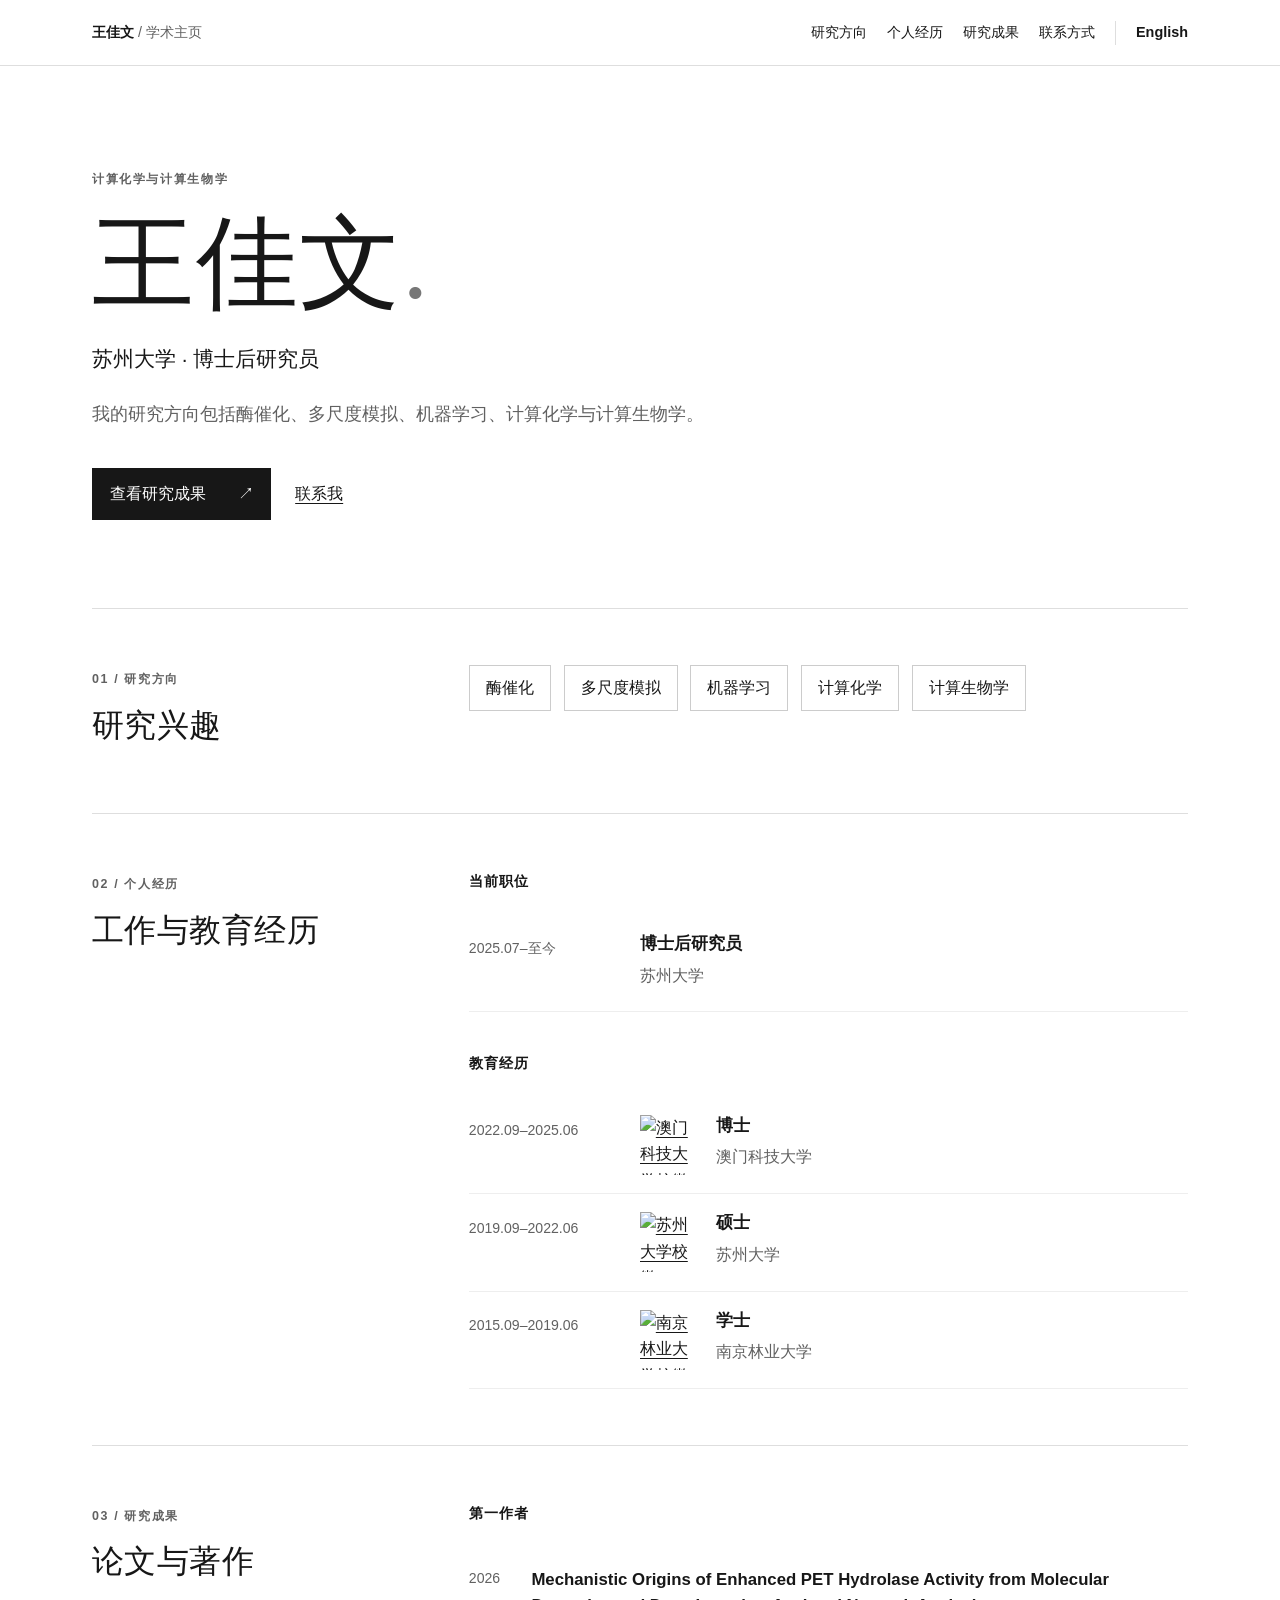
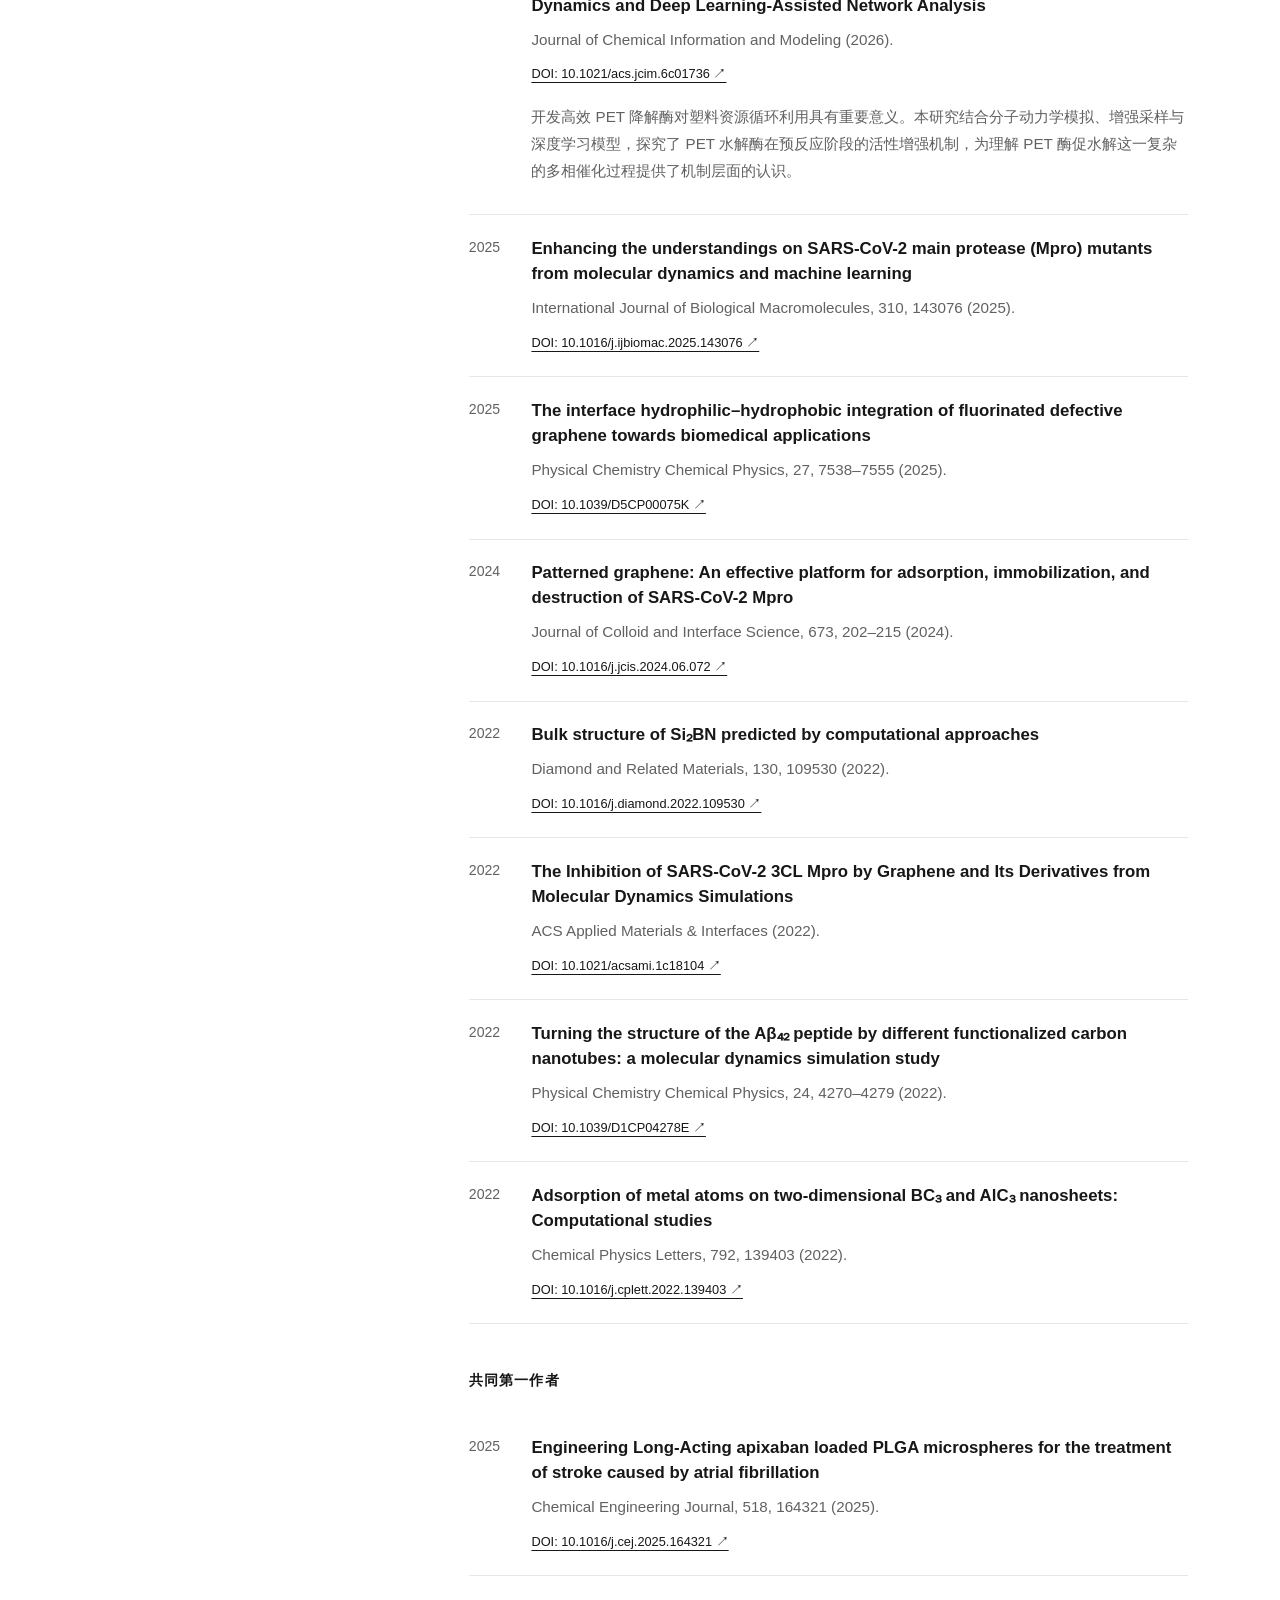
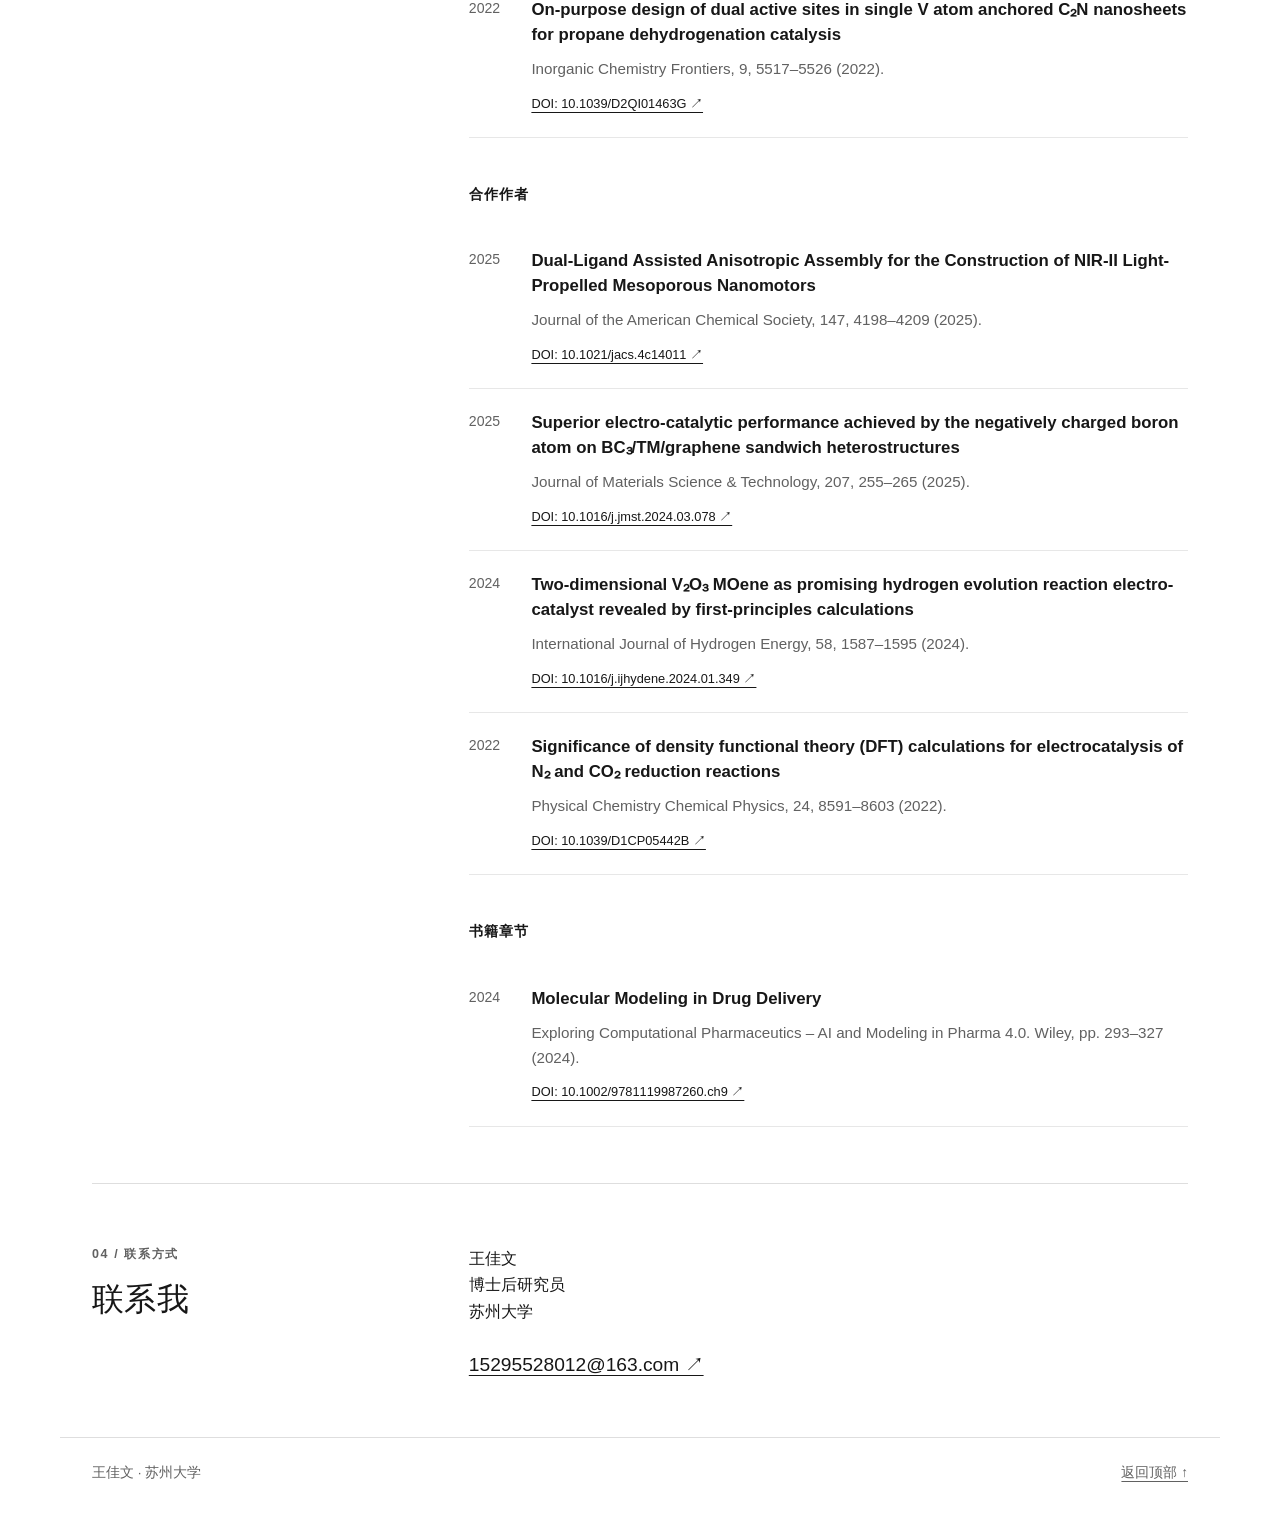
==== zh.html @ f1f391fc "Add bilingual JCIM study introduction" ====
<!DOCTYPE html>

<html lang="zh-CN">
<head>
<meta charset="utf-8"/>
<meta content="width=device-width, initial-scale=1" name="viewport"/>
<meta content="王佳文，苏州大学博士后研究员。研究方向：酶催化、多尺度模拟、机器学习、计算化学与计算生物学。" name="description"/>
<title>王佳文 | 苏州大学博士后研究员</title>
<link href="style.css?v=20260907-2" rel="stylesheet"/>
<link href="https://jiawen-suda.github.io/" hreflang="en" rel="alternate"/><link href="https://jiawen-suda.github.io/zh.html" hreflang="zh-CN" rel="alternate"/><link href="https://jiawen-suda.github.io/zh.html" rel="canonical"/></head>
<body>
<a class="skip-link" href="#main">跳到正文</a>
<header><nav aria-label="主导航"><a class="brand" href="#home">王佳文<span> / 学术主页</span></a><div class="nav-links"><a href="#research">研究方向</a><a href="#experience">个人经历</a><a href="#publications">研究成果</a><a href="#contact">联系方式</a><a aria-label="Switch to English" class="language-switch" href="index.html" hreflang="en" lang="en">English</a></div></nav></header>
<main id="main">
<section class="hero" id="home"><p class="eyebrow">计算化学与计算生物学</p><h1>王佳文<span>.</span></h1><p class="position">苏州大学 · 博士后研究员</p><p class="intro">我的研究方向包括酶催化、多尺度模拟、机器学习、计算化学与计算生物学。</p><a class="button" href="#publications">查看研究成果 <span aria-hidden="true">↗</span></a><a class="text-link" href="mailto:15295528012@163.com">联系我</a></section>
<section class="section" id="research"><div class="section-heading"><span class="eyebrow">01 / 研究方向</span><h2>研究兴趣</h2></div><ul class="interests"><li>酶催化</li><li>多尺度模拟</li><li>机器学习</li><li>计算化学</li><li>计算生物学</li></ul></section>
<section class="section" id="experience"><div class="section-heading"><span class="eyebrow">02 / 个人经历</span><h2>工作与教育经历</h2></div><div><h3>当前职位</h3><div class="timeline-row"><p class="date">2025.07–至今</p><div><h4>博士后研究员</h4><p>苏州大学</p></div></div><h3 class="education-title">教育经历</h3><div class="timeline-row"><p class="date">2022.09–2025.06</p><div class="education-detail"><a aria-label="澳门科技大学" class="school-emblem" href="https://www.must.edu.mo/"><img alt="澳门科技大学校徽" height="60" loading="lazy" referrerpolicy="no-referrer" src="https://www.must.edu.mo/images/JAE/Logo_MUST.jpg" width="60"/></a><div><h4>博士</h4><p>澳门科技大学</p></div></div></div><div class="timeline-row"><p class="date">2019.09–2022.06</p><div class="education-detail"><a aria-label="苏州大学" class="school-emblem" href="https://www.suda.edu.cn/"><img alt="苏州大学校徽" height="60" loading="lazy" referrerpolicy="no-referrer" src="https://cdn.urongda.com/images/normal/medium/soochow-university-logo-1024px.png" width="60"/></a><div><h4>硕士</h4><p>苏州大学</p></div></div></div><div class="timeline-row"><p class="date">2015.09–2019.06</p><div class="education-detail"><a aria-label="南京林业大学" class="school-emblem" href="https://www.njfu.edu.cn/"><img alt="南京林业大学校徽" height="60" loading="lazy" referrerpolicy="no-referrer" src="https://cdn.urongda.com/images/normal/medium/nanjing-forestry-university-logo-1024px.png" width="60"/></a><div><h4>学士</h4><p>南京林业大学</p></div></div></div></div></section>
<section class="publications section" id="publications"><div class="section-heading"><span class="eyebrow">03 / 研究成果</span><h2>论文与著作</h2></div><div><div class="publication-group"><h3>第一作者</h3><ol><li><article><span class="year">2026</span><div><h4><a href="https://doi.org/10.1021/acs.jcim.6c01736">Mechanistic Origins of Enhanced PET Hydrolase Activity from Molecular Dynamics and Deep Learning-Assisted Network Analysis</a></h4><p>Journal of Chemical Information and Modeling (2026).</p><a class="doi" href="https://doi.org/10.1021/acs.jcim.6c01736">DOI: 10.1021/acs.jcim.6c01736 ↗</a><p class="publication-summary" style="margin-top:1rem;line-height:1.8">开发高效 PET 降解酶对塑料资源循环利用具有重要意义。本研究结合分子动力学模拟、增强采样与深度学习模型，探究了 PET 水解酶在预反应阶段的活性增强机制，为理解 PET 酶促水解这一复杂的多相催化过程提供了机制层面的认识。</p></div></article></li>
<li><article><span class="year">2025</span><div><h4><a href="https://doi.org/10.1016/j.ijbiomac.2025.143076">Enhancing the understandings on SARS-CoV-2 main protease (Mpro) mutants from molecular dynamics and machine learning</a></h4><p>International Journal of Biological Macromolecules, 310, 143076 (2025).</p><a class="doi" href="https://doi.org/10.1016/j.ijbiomac.2025.143076">DOI: 10.1016/j.ijbiomac.2025.143076 ↗</a></div></article></li>
<li><article><span class="year">2025</span><div><h4><a href="https://doi.org/10.1039/D5CP00075K">The interface hydrophilic–hydrophobic integration of fluorinated defective graphene towards biomedical applications</a></h4><p>Physical Chemistry Chemical Physics, 27, 7538–7555 (2025).</p><a class="doi" href="https://doi.org/10.1039/D5CP00075K">DOI: 10.1039/D5CP00075K ↗</a></div></article></li>
<li><article><span class="year">2024</span><div><h4><a href="https://doi.org/10.1016/j.jcis.2024.06.072">Patterned graphene: An effective platform for adsorption, immobilization, and destruction of SARS-CoV-2 Mpro</a></h4><p>Journal of Colloid and Interface Science, 673, 202–215 (2024).</p><a class="doi" href="https://doi.org/10.1016/j.jcis.2024.06.072">DOI: 10.1016/j.jcis.2024.06.072 ↗</a></div></article></li>
<li><article><span class="year">2022</span><div><h4><a href="https://doi.org/10.1016/j.diamond.2022.109530">Bulk structure of Si₂BN predicted by computational approaches</a></h4><p>Diamond and Related Materials, 130, 109530 (2022).</p><a class="doi" href="https://doi.org/10.1016/j.diamond.2022.109530">DOI: 10.1016/j.diamond.2022.109530 ↗</a></div></article></li>
<li><article><span class="year">2022</span><div><h4><a href="https://doi.org/10.1021/acsami.1c18104">The Inhibition of SARS-CoV-2 3CL Mpro by Graphene and Its Derivatives from Molecular Dynamics Simulations</a></h4><p>ACS Applied Materials &amp; Interfaces (2022).</p><a class="doi" href="https://doi.org/10.1021/acsami.1c18104">DOI: 10.1021/acsami.1c18104 ↗</a></div></article></li>
<li><article><span class="year">2022</span><div><h4><a href="https://doi.org/10.1039/D1CP04278E">Turning the structure of the Aβ₄₂ peptide by different functionalized carbon nanotubes: a molecular dynamics simulation study</a></h4><p>Physical Chemistry Chemical Physics, 24, 4270–4279 (2022).</p><a class="doi" href="https://doi.org/10.1039/D1CP04278E">DOI: 10.1039/D1CP04278E ↗</a></div></article></li>
<li><article><span class="year">2022</span><div><h4><a href="https://doi.org/10.1016/j.cplett.2022.139403">Adsorption of metal atoms on two-dimensional BC₃ and AlC₃ nanosheets: Computational studies</a></h4><p>Chemical Physics Letters, 792, 139403 (2022).</p><a class="doi" href="https://doi.org/10.1016/j.cplett.2022.139403">DOI: 10.1016/j.cplett.2022.139403 ↗</a></div></article></li></ol></div>
<div class="publication-group"><h3>共同第一作者</h3><ol><li><article><span class="year">2025</span><div><h4><a href="https://doi.org/10.1016/j.cej.2025.164321">Engineering Long-Acting apixaban loaded PLGA microspheres for the treatment of stroke caused by atrial fibrillation</a></h4><p>Chemical Engineering Journal, 518, 164321 (2025).</p><a class="doi" href="https://doi.org/10.1016/j.cej.2025.164321">DOI: 10.1016/j.cej.2025.164321 ↗</a></div></article></li>
<li><article><span class="year">2022</span><div><h4><a href="https://doi.org/10.1039/D2QI01463G">On-purpose design of dual active sites in single V atom anchored C₂N nanosheets for propane dehydrogenation catalysis</a></h4><p>Inorganic Chemistry Frontiers, 9, 5517–5526 (2022).</p><a class="doi" href="https://doi.org/10.1039/D2QI01463G">DOI: 10.1039/D2QI01463G ↗</a></div></article></li></ol></div>
<div class="publication-group"><h3>合作作者</h3><ol><li><article><span class="year">2025</span><div><h4><a href="https://doi.org/10.1021/jacs.4c14011">Dual-Ligand Assisted Anisotropic Assembly for the Construction of NIR-II Light-Propelled Mesoporous Nanomotors</a></h4><p>Journal of the American Chemical Society, 147, 4198–4209 (2025).</p><a class="doi" href="https://doi.org/10.1021/jacs.4c14011">DOI: 10.1021/jacs.4c14011 ↗</a></div></article></li>
<li><article><span class="year">2025</span><div><h4><a href="https://doi.org/10.1016/j.jmst.2024.03.078">Superior electro-catalytic performance achieved by the negatively charged boron atom on BC₃/TM/graphene sandwich heterostructures</a></h4><p>Journal of Materials Science &amp; Technology, 207, 255–265 (2025).</p><a class="doi" href="https://doi.org/10.1016/j.jmst.2024.03.078">DOI: 10.1016/j.jmst.2024.03.078 ↗</a></div></article></li>
<li><article><span class="year">2024</span><div><h4><a href="https://doi.org/10.1016/j.ijhydene.2024.01.349">Two-dimensional V₂O₃ MOene as promising hydrogen evolution reaction electro-catalyst revealed by first-principles calculations</a></h4><p>International Journal of Hydrogen Energy, 58, 1587–1595 (2024).</p><a class="doi" href="https://doi.org/10.1016/j.ijhydene.2024.01.349">DOI: 10.1016/j.ijhydene.2024.01.349 ↗</a></div></article></li>
<li><article><span class="year">2022</span><div><h4><a href="https://doi.org/10.1039/D1CP05442B">Significance of density functional theory (DFT) calculations for electrocatalysis of N₂ and CO₂ reduction reactions</a></h4><p>Physical Chemistry Chemical Physics, 24, 8591–8603 (2022).</p><a class="doi" href="https://doi.org/10.1039/D1CP05442B">DOI: 10.1039/D1CP05442B ↗</a></div></article></li></ol></div>
<div class="publication-group"><h3>书籍章节</h3><ol><li><article><span class="year">2024</span><div><h4><a href="https://doi.org/10.1002/9781119987260.ch9">Molecular Modeling in Drug Delivery</a></h4><p>Exploring Computational Pharmaceutics – AI and Modeling in Pharma 4.0. Wiley, pp. 293–327 (2024).</p><a class="doi" href="https://doi.org/10.1002/9781119987260.ch9">DOI: 10.1002/9781119987260.ch9 ↗</a></div></article></li></ol></div></div></section>
<section class="section contact" id="contact"><div class="section-heading"><span class="eyebrow">04 / 联系方式</span><h2>联系我</h2></div><div><p>王佳文<br/>博士后研究员<br/>苏州大学</p><a class="email" href="mailto:15295528012@163.com">15295528012@163.com ↗</a></div></section>
</main><footer><span>王佳文 · 苏州大学</span><a href="#home">返回顶部 ↑</a></footer>
</body></html>
---- style.css ----
:root{color-scheme:light;--ink:#171717;--muted:#616161;--line:#dedede;--paper:#fff}*{box-sizing:border-box}html{scroll-behavior:smooth;scroll-padding-top:7rem}body{margin:0;background:var(--paper);color:var(--ink);font-family:Arial,Helvetica,sans-serif;font-size:16px;line-height:1.65}a{color:inherit;text-underline-offset:4px}a:hover{color:#666}a:focus-visible{outline:2px solid #171717;outline-offset:5px}header{position:sticky;top:0;background:rgba(255,255,255,.97);border-bottom:1px solid var(--line);z-index:10}nav,main,footer{max-width:1160px;margin:auto}nav{display:flex;justify-content:space-between;align-items:center;gap:2rem;padding:1.3rem 2rem}nav a{text-decoration:none;font-size:.9rem}.brand{font-weight:700}.brand span{font-weight:400;color:var(--muted)}.nav-links{display:flex;gap:1.7rem}main{padding:0 2rem}.hero{padding:6rem 0 5.5rem;max-width:860px}.eyebrow{text-transform:uppercase;letter-spacing:.13em;font-size:.78rem;color:var(--muted);font-weight:600}h1{font-family:Georgia,'Times New Roman',serif;font-weight:400;font-size:clamp(3.5rem,8vw,6.5rem);line-height:1.08;letter-spacing:-.05em;margin:1.2rem 0}h1 span{color:#777}.position{font-size:1.3rem;margin:1.4rem 0}.intro{max-width:650px;color:var(--muted);font-size:1.1rem;margin-bottom:2.3rem}.button{display:inline-flex;gap:2rem;background:var(--ink);color:white;padding:.8rem 1.1rem;text-decoration:none}.button:hover{background:#444;color:white}.text-link{margin-left:1.5rem}.section{border-top:1px solid var(--line);padding:3.5rem 0;display:grid;grid-template-columns:30% 1fr;gap:3rem}h2{font-family:Georgia,'Times New Roman',serif;font-size:2rem;line-height:1.25;font-weight:400;margin:.8rem 0}h3{font-size:.9rem;text-transform:uppercase;letter-spacing:.08em;margin:0 0 1.3rem}h4{font-size:1.05rem;line-height:1.5;margin:0;font-weight:600}p{margin:.4rem 0}.interests{list-style:none;display:flex;flex-wrap:wrap;align-content:start;gap:.8rem;margin:0;padding:0}.interests li{padding:.55rem 1rem;border:1px solid #ccc}.timeline-row{display:grid;grid-template-columns:155px 1fr;gap:1rem;padding:1rem 0;border-bottom:1px solid #eee}.date,.year{font-size:.88rem;color:var(--muted);font-variant-numeric:tabular-nums}.timeline-row p{color:var(--muted)}.education-title{margin-top:2.5rem}.publication-group+ .publication-group{margin-top:2.8rem}.publication-group ol{list-style:none;margin:0;padding:0}.publication-group li{padding:1.3rem 0;border-bottom:1px solid #e7e7e7}.publication-group article{display:grid;grid-template-columns:45px 1fr;gap:1.1rem}.publication-group h4 a{text-decoration:none}.publication-group h4 a:hover{text-decoration:underline}.publication-group p{color:var(--muted);font-size:.95rem;margin:.55rem 0}.doi{font-size:.8rem;overflow-wrap:anywhere}.email{display:inline-block;margin-top:1.1rem;font-size:1.2rem;overflow-wrap:anywhere}footer{padding:1.5rem 2rem 2.5rem;border-top:1px solid var(--line);display:flex;justify-content:space-between;gap:1rem;color:var(--muted);font-size:.85rem}.skip-link{position:fixed;top:-100px;left:1rem;padding:.7rem;background:#171717;color:#fff;z-index:20}.skip-link:focus{top:1rem}@media(max-width:760px){nav{align-items:start;flex-direction:column;gap:.6rem;padding:1rem 1.25rem}.brand span{display:none}.nav-links{gap:1rem;flex-wrap:wrap}main{padding:0 1.25rem}.hero{padding:3.6rem 0}.section{grid-template-columns:1fr;gap:1.7rem;padding:2.5rem 0}.timeline-row{grid-template-columns:1fr;gap:.15rem}.position{font-size:1.1rem}.publication-group article{grid-template-columns:1fr;gap:.3rem}footer{padding:1.5rem 1.25rem;flex-wrap:wrap}html{scroll-padding-top:9rem}}@media(prefers-reduced-motion:reduce){html{scroll-behavior:auto}}@media print{header,.button,.text-link,footer,.skip-link{display:none}main{max-width:none;padding:0}.hero{padding:1rem 0 2rem}.section{padding:1.5rem 0;gap:1.5rem;grid-template-columns:25% 1fr}article,.timeline-row{break-inside:avoid}h1{font-size:3rem}a{text-decoration:none}}

/* Language navigation and education emblems. */
.nav-links{align-items:center;flex-wrap:wrap;gap:1.25rem}
.language-switch{border-left:1px solid var(--line);padding-left:1.25rem;font-weight:600;white-space:nowrap}
.education-detail{display:flex;align-items:center;gap:1rem;min-width:0}
.school-emblem{display:flex;align-items:center;justify-content:center;flex:0 0 60px;width:60px;height:60px}
.school-emblem img{display:block;width:60px;height:60px;object-fit:contain}
html[lang="zh-CN"] body{font-family:Arial,"PingFang SC","Microsoft YaHei",sans-serif}
html[lang="zh-CN"] h1,html[lang="zh-CN"] h2{font-family:Georgia,"Noto Serif CJK SC","Songti SC",SimSun,serif;letter-spacing:.015em}
html[lang="zh-CN"] .intro{line-height:1.9}
@media(max-width:760px){.nav-links{gap:.85rem}.language-switch{padding-left:.85rem}.education-detail{margin-top:.45rem}.school-emblem,.school-emblem img{width:52px;height:52px}.school-emblem{flex-basis:52px}}
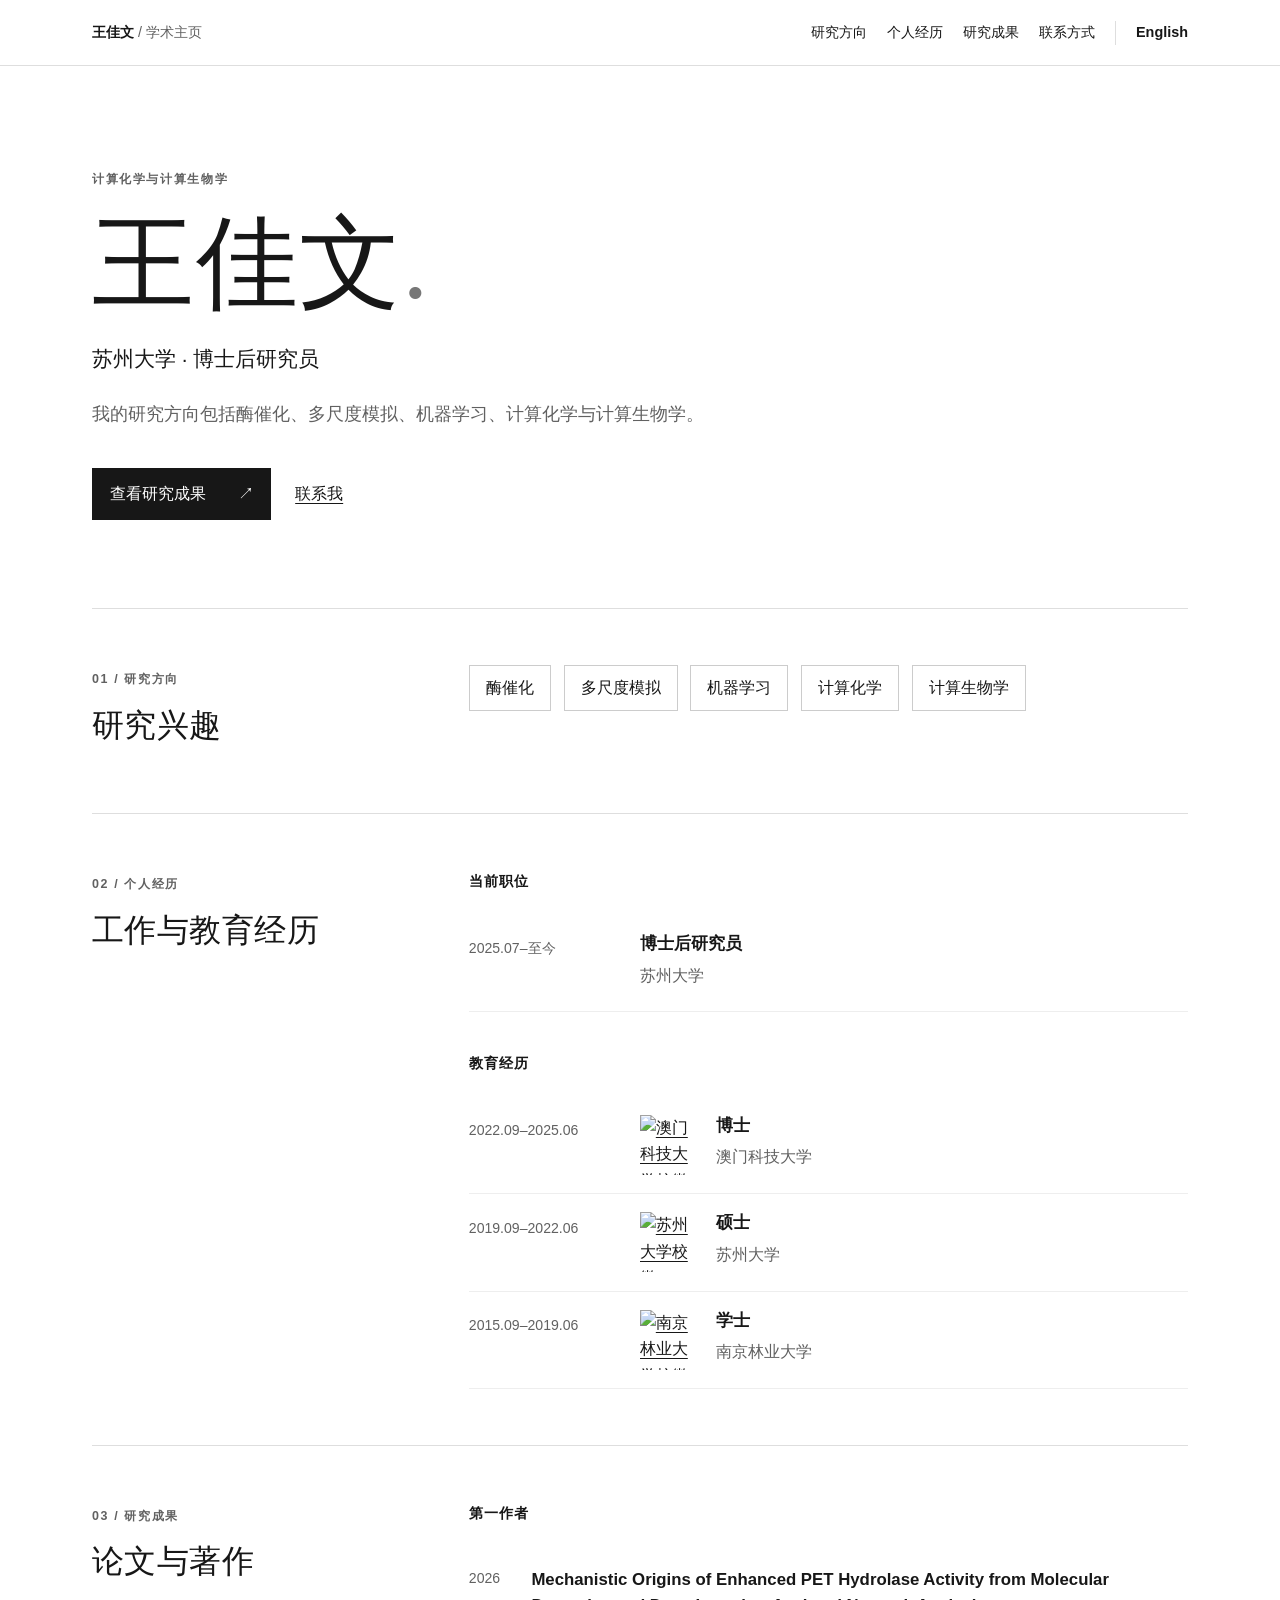
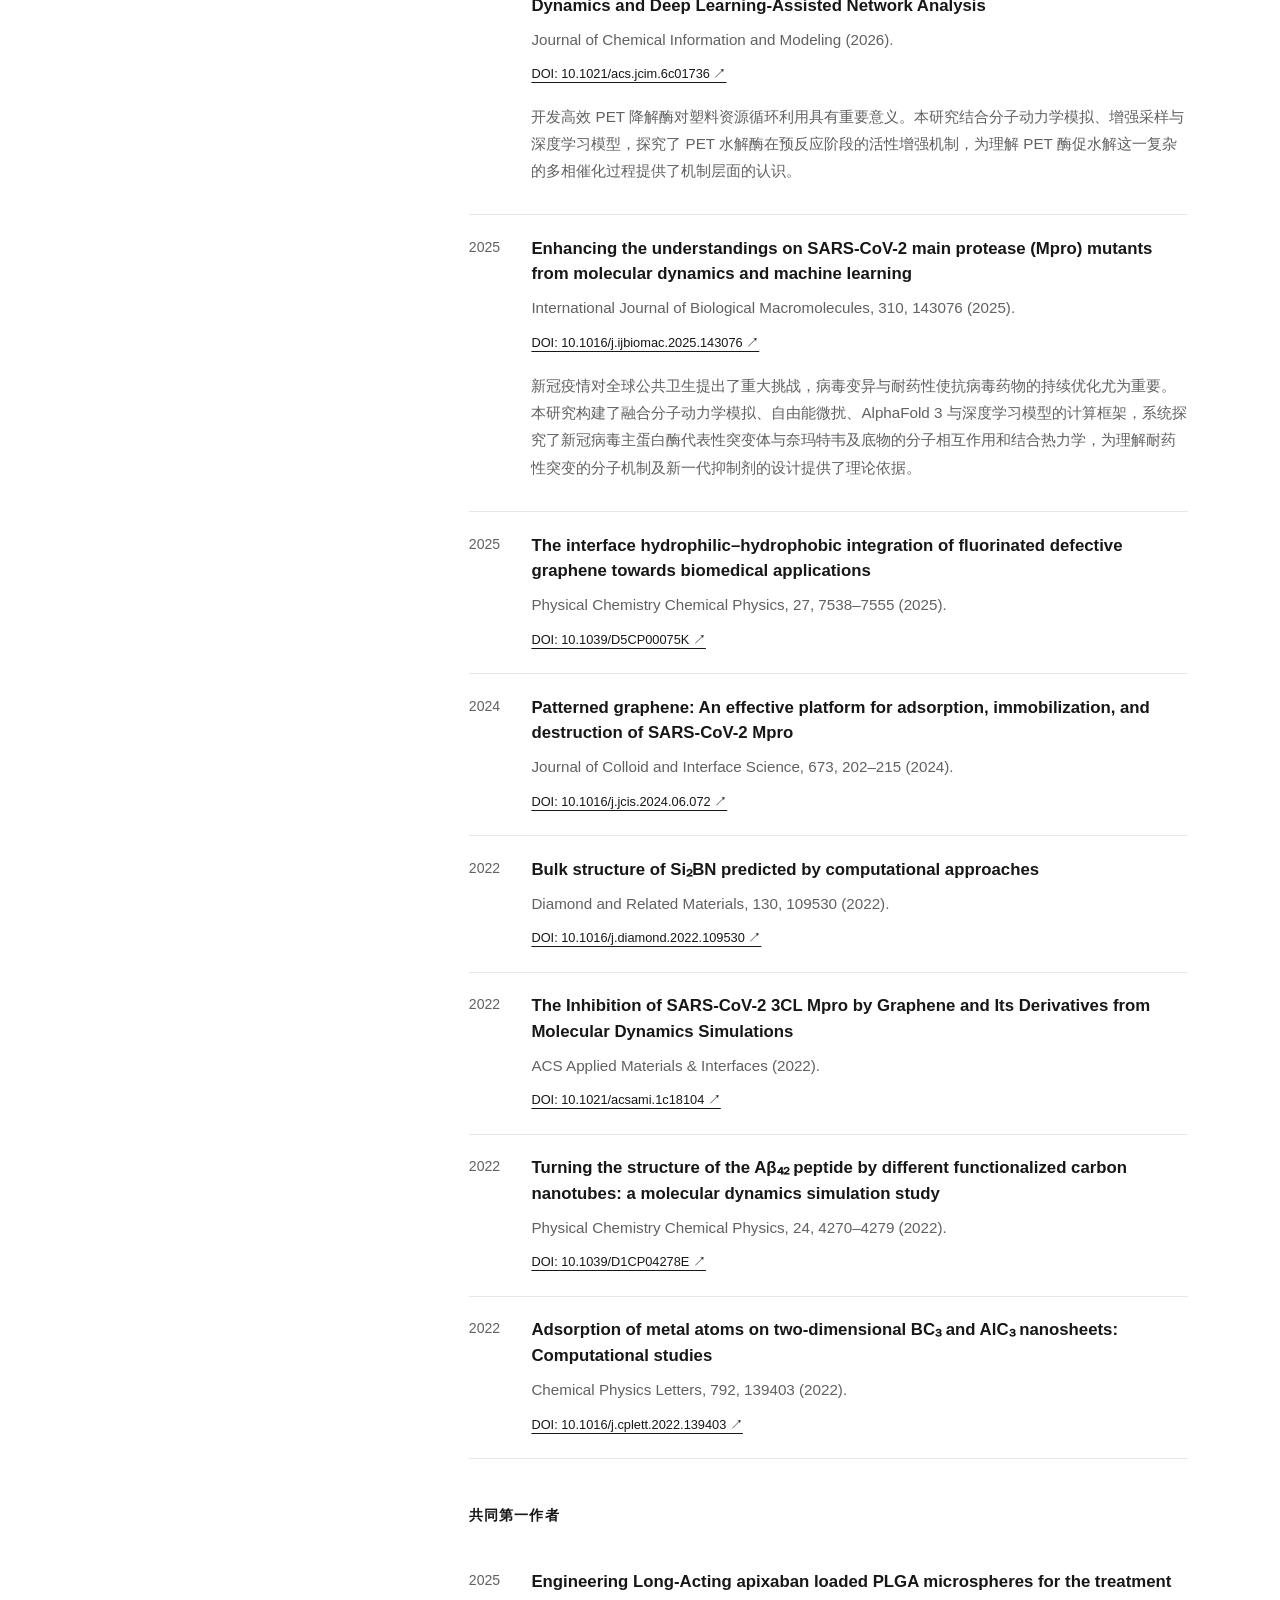
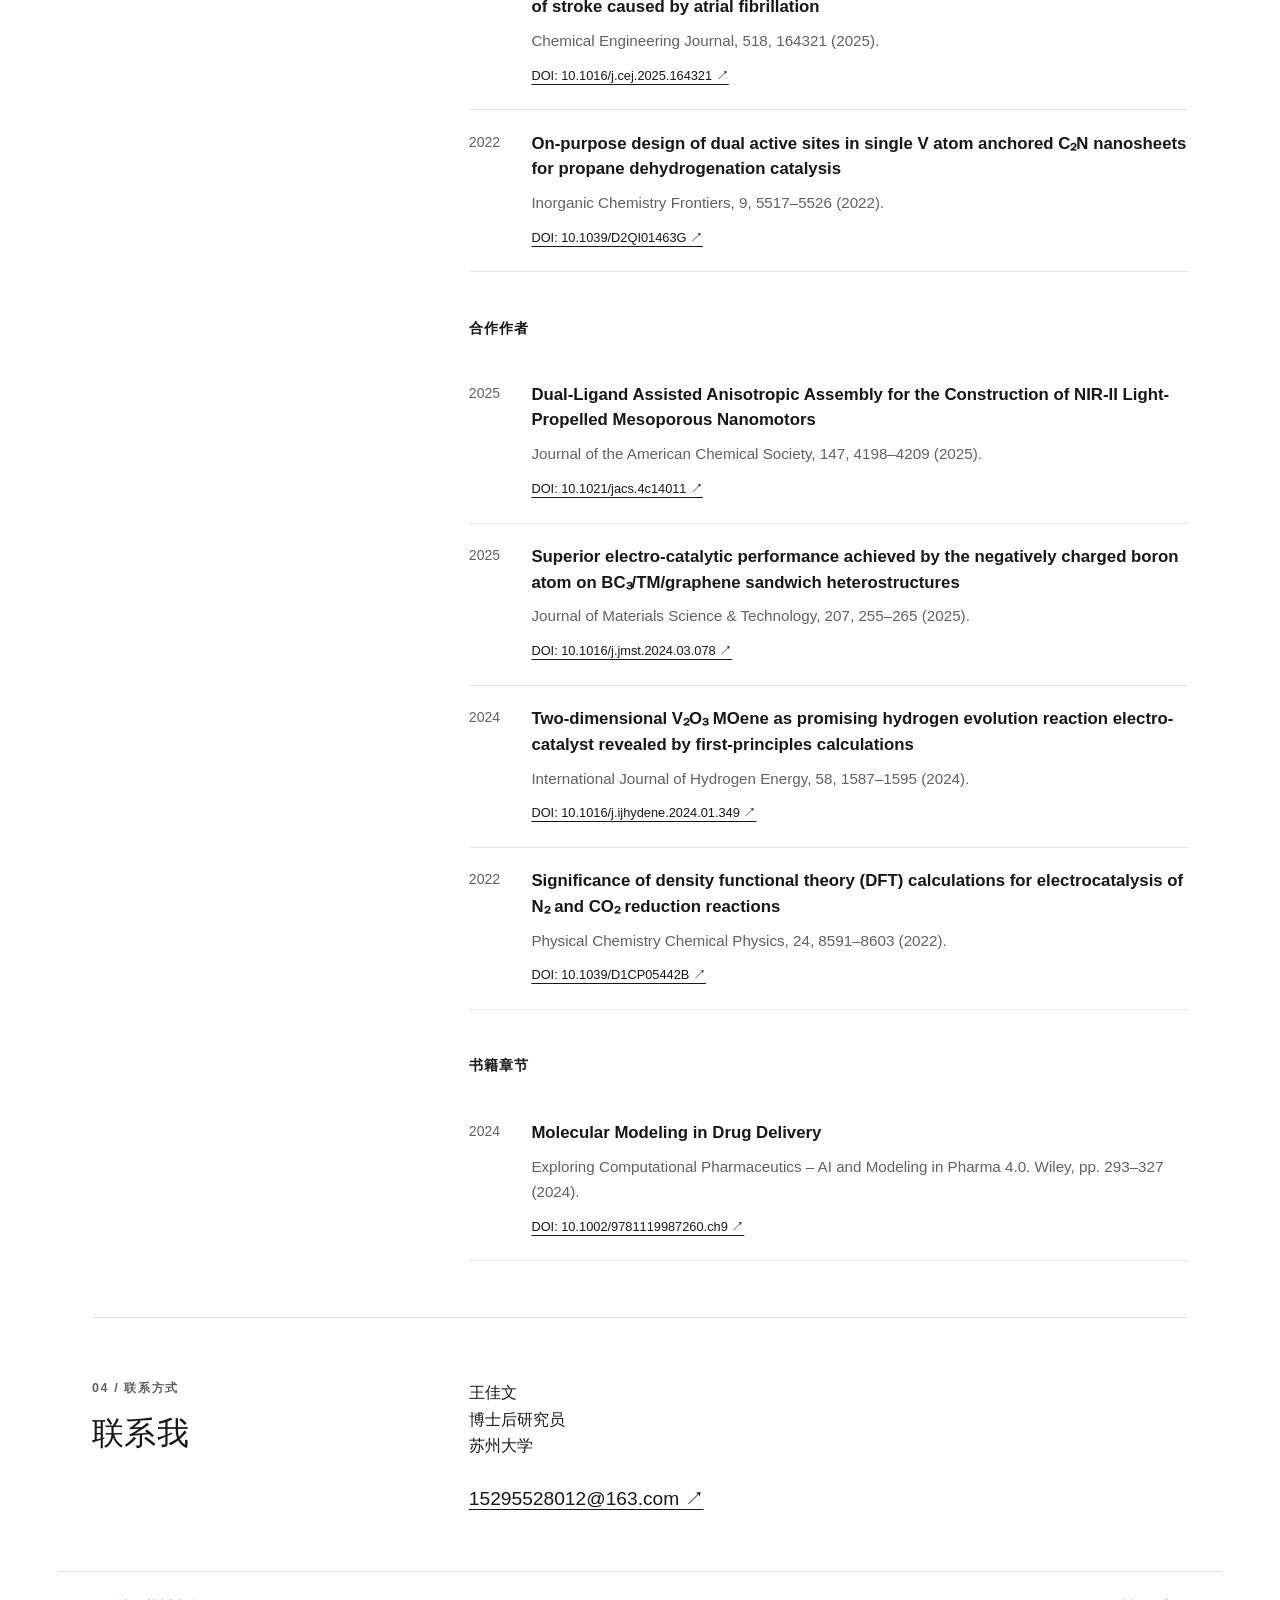
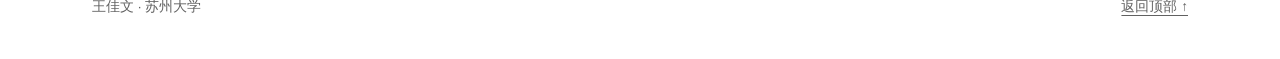
==== commit f0ea38d3: "Add bilingual Mpro study introduction" ====
--- a/zh.html
+++ b/zh.html
@@ -16,7 +16,7 @@
 <section class="section" id="research"><div class="section-heading"><span class="eyebrow">01 / 研究方向</span><h2>研究兴趣</h2></div><ul class="interests"><li>酶催化</li><li>多尺度模拟</li><li>机器学习</li><li>计算化学</li><li>计算生物学</li></ul></section>
 <section class="section" id="experience"><div class="section-heading"><span class="eyebrow">02 / 个人经历</span><h2>工作与教育经历</h2></div><div><h3>当前职位</h3><div class="timeline-row"><p class="date">2025.07–至今</p><div><h4>博士后研究员</h4><p>苏州大学</p></div></div><h3 class="education-title">教育经历</h3><div class="timeline-row"><p class="date">2022.09–2025.06</p><div class="education-detail"><a aria-label="澳门科技大学" class="school-emblem" href="https://www.must.edu.mo/"><img alt="澳门科技大学校徽" height="60" loading="lazy" referrerpolicy="no-referrer" src="https://www.must.edu.mo/images/JAE/Logo_MUST.jpg" width="60"/></a><div><h4>博士</h4><p>澳门科技大学</p></div></div></div><div class="timeline-row"><p class="date">2019.09–2022.06</p><div class="education-detail"><a aria-label="苏州大学" class="school-emblem" href="https://www.suda.edu.cn/"><img alt="苏州大学校徽" height="60" loading="lazy" referrerpolicy="no-referrer" src="https://cdn.urongda.com/images/normal/medium/soochow-university-logo-1024px.png" width="60"/></a><div><h4>硕士</h4><p>苏州大学</p></div></div></div><div class="timeline-row"><p class="date">2015.09–2019.06</p><div class="education-detail"><a aria-label="南京林业大学" class="school-emblem" href="https://www.njfu.edu.cn/"><img alt="南京林业大学校徽" height="60" loading="lazy" referrerpolicy="no-referrer" src="https://cdn.urongda.com/images/normal/medium/nanjing-forestry-university-logo-1024px.png" width="60"/></a><div><h4>学士</h4><p>南京林业大学</p></div></div></div></div></section>
 <section class="publications section" id="publications"><div class="section-heading"><span class="eyebrow">03 / 研究成果</span><h2>论文与著作</h2></div><div><div class="publication-group"><h3>第一作者</h3><ol><li><article><span class="year">2026</span><div><h4><a href="https://doi.org/10.1021/acs.jcim.6c01736">Mechanistic Origins of Enhanced PET Hydrolase Activity from Molecular Dynamics and Deep Learning-Assisted Network Analysis</a></h4><p>Journal of Chemical Information and Modeling (2026).</p><a class="doi" href="https://doi.org/10.1021/acs.jcim.6c01736">DOI: 10.1021/acs.jcim.6c01736 ↗</a><p class="publication-summary" style="margin-top:1rem;line-height:1.8">开发高效 PET 降解酶对塑料资源循环利用具有重要意义。本研究结合分子动力学模拟、增强采样与深度学习模型，探究了 PET 水解酶在预反应阶段的活性增强机制，为理解 PET 酶促水解这一复杂的多相催化过程提供了机制层面的认识。</p></div></article></li>
-<li><article><span class="year">2025</span><div><h4><a href="https://doi.org/10.1016/j.ijbiomac.2025.143076">Enhancing the understandings on SARS-CoV-2 main protease (Mpro) mutants from molecular dynamics and machine learning</a></h4><p>International Journal of Biological Macromolecules, 310, 143076 (2025).</p><a class="doi" href="https://doi.org/10.1016/j.ijbiomac.2025.143076">DOI: 10.1016/j.ijbiomac.2025.143076 ↗</a></div></article></li>
+<li><article><span class="year">2025</span><div><h4><a href="https://doi.org/10.1016/j.ijbiomac.2025.143076">Enhancing the understandings on SARS-CoV-2 main protease (Mpro) mutants from molecular dynamics and machine learning</a></h4><p>International Journal of Biological Macromolecules, 310, 143076 (2025).</p><a class="doi" href="https://doi.org/10.1016/j.ijbiomac.2025.143076">DOI: 10.1016/j.ijbiomac.2025.143076 ↗</a><p class="publication-summary" style="margin-top:1rem;line-height:1.8">新冠疫情对全球公共卫生提出了重大挑战，病毒变异与耐药性使抗病毒药物的持续优化尤为重要。本研究构建了融合分子动力学模拟、自由能微扰、AlphaFold 3 与深度学习模型的计算框架，系统探究了新冠病毒主蛋白酶代表性突变体与奈玛特韦及底物的分子相互作用和结合热力学，为理解耐药性突变的分子机制及新一代抑制剂的设计提供了理论依据。</p></div></article></li>
 <li><article><span class="year">2025</span><div><h4><a href="https://doi.org/10.1039/D5CP00075K">The interface hydrophilic–hydrophobic integration of fluorinated defective graphene towards biomedical applications</a></h4><p>Physical Chemistry Chemical Physics, 27, 7538–7555 (2025).</p><a class="doi" href="https://doi.org/10.1039/D5CP00075K">DOI: 10.1039/D5CP00075K ↗</a></div></article></li>
 <li><article><span class="year">2024</span><div><h4><a href="https://doi.org/10.1016/j.jcis.2024.06.072">Patterned graphene: An effective platform for adsorption, immobilization, and destruction of SARS-CoV-2 Mpro</a></h4><p>Journal of Colloid and Interface Science, 673, 202–215 (2024).</p><a class="doi" href="https://doi.org/10.1016/j.jcis.2024.06.072">DOI: 10.1016/j.jcis.2024.06.072 ↗</a></div></article></li>
 <li><article><span class="year">2022</span><div><h4><a href="https://doi.org/10.1016/j.diamond.2022.109530">Bulk structure of Si₂BN predicted by computational approaches</a></h4><p>Diamond and Related Materials, 130, 109530 (2022).</p><a class="doi" href="https://doi.org/10.1016/j.diamond.2022.109530">DOI: 10.1016/j.diamond.2022.109530 ↗</a></div></article></li>
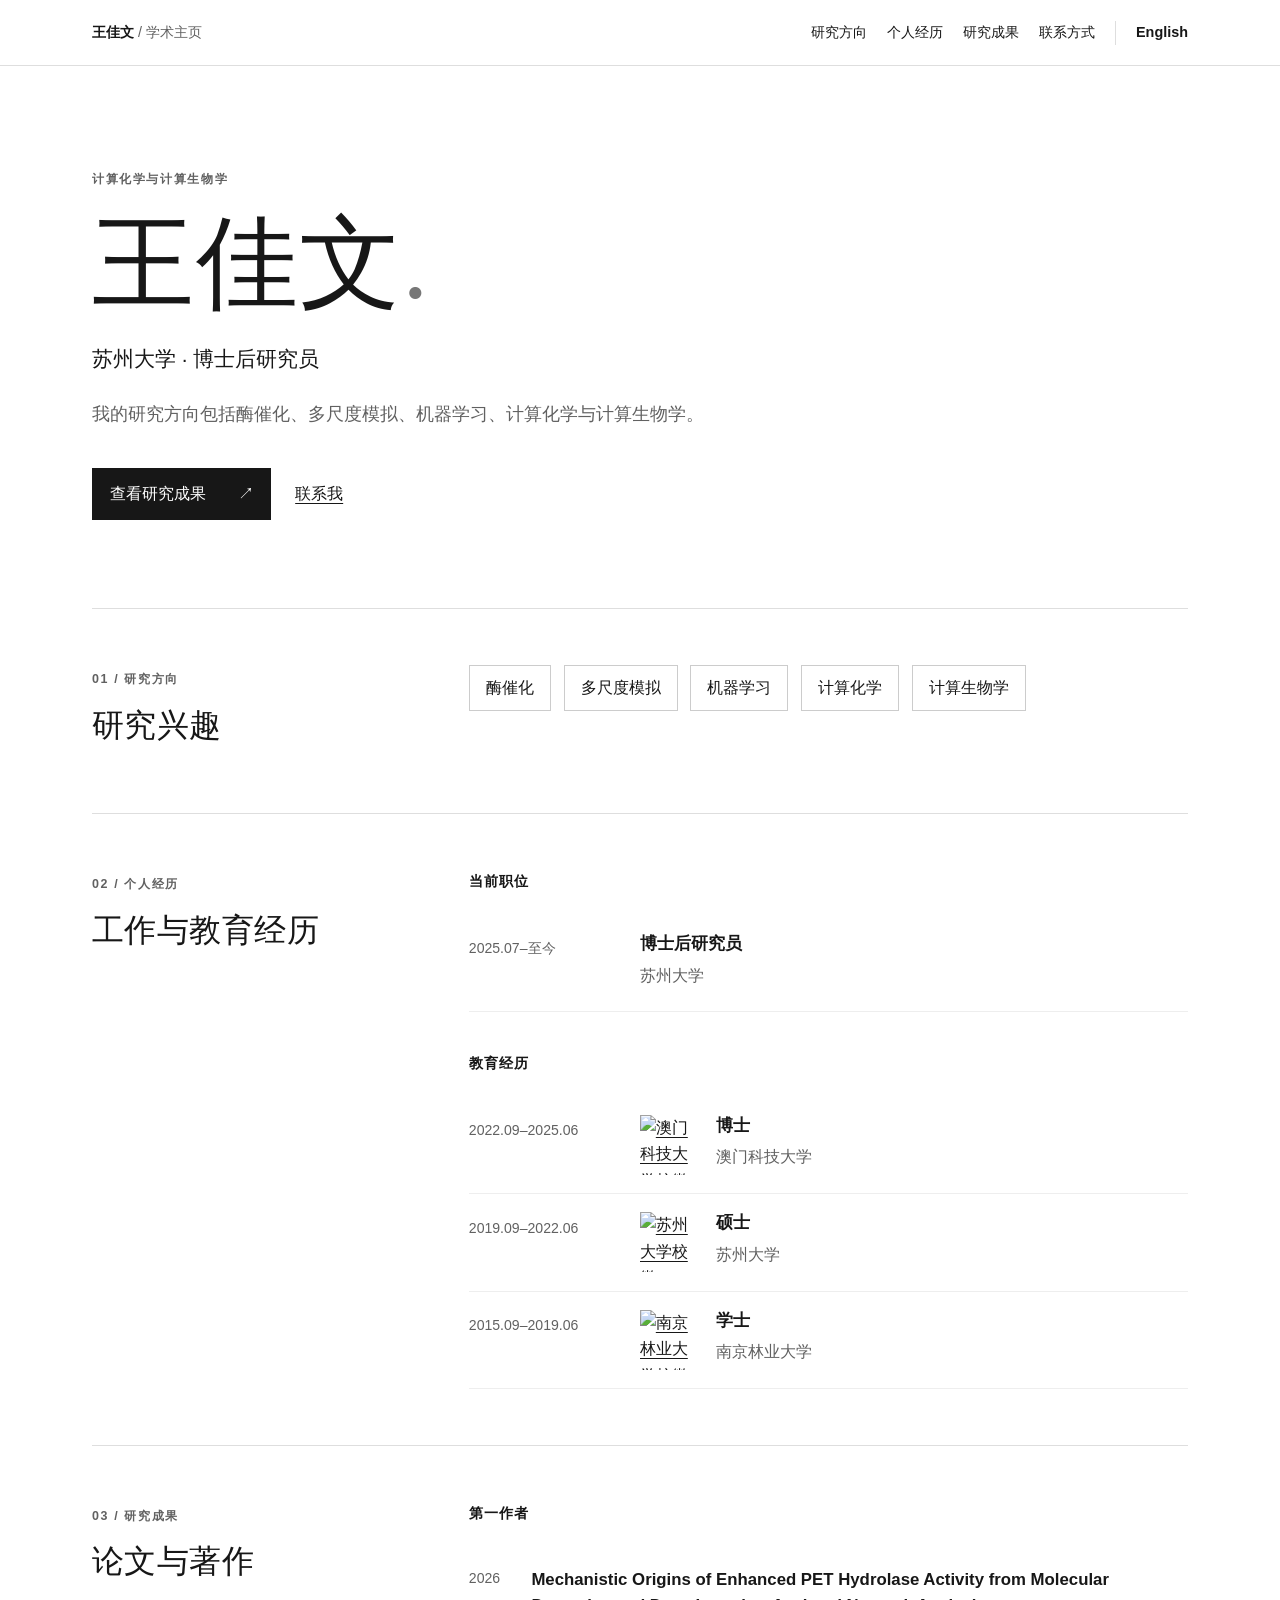
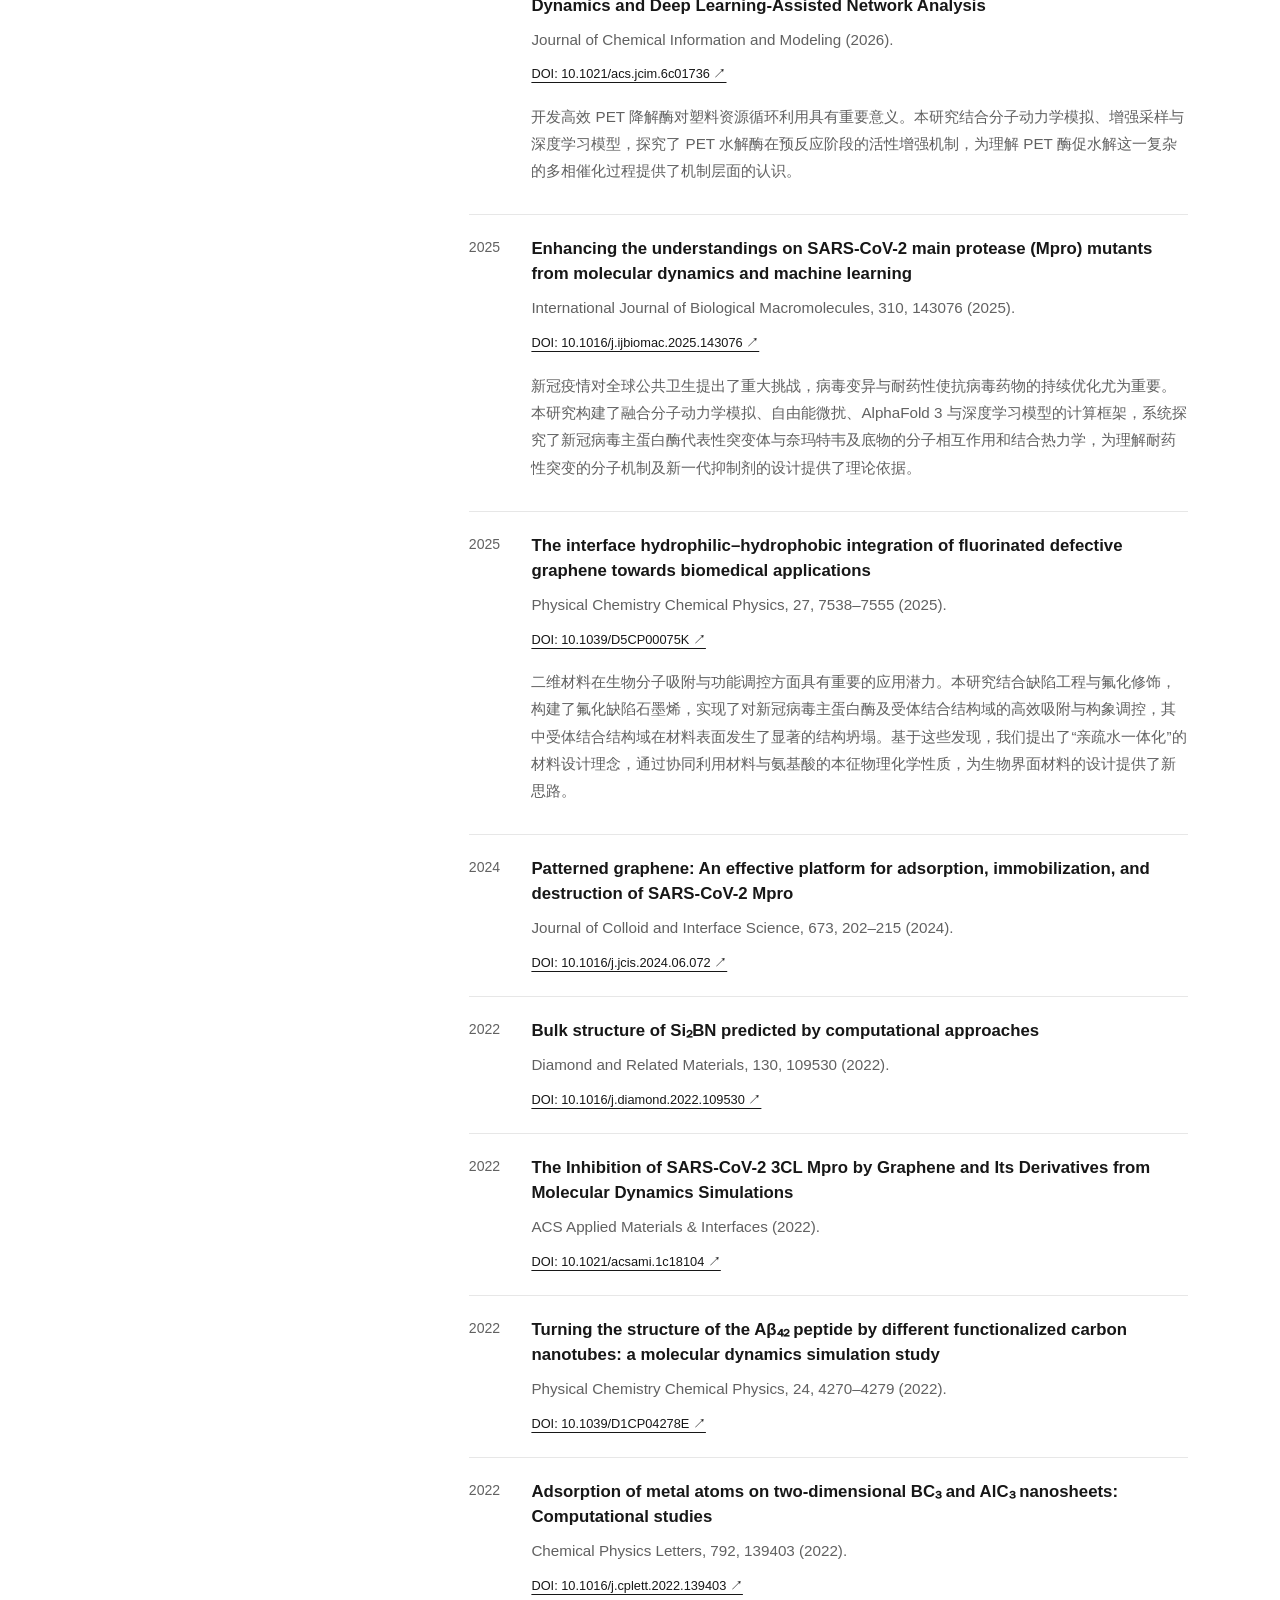
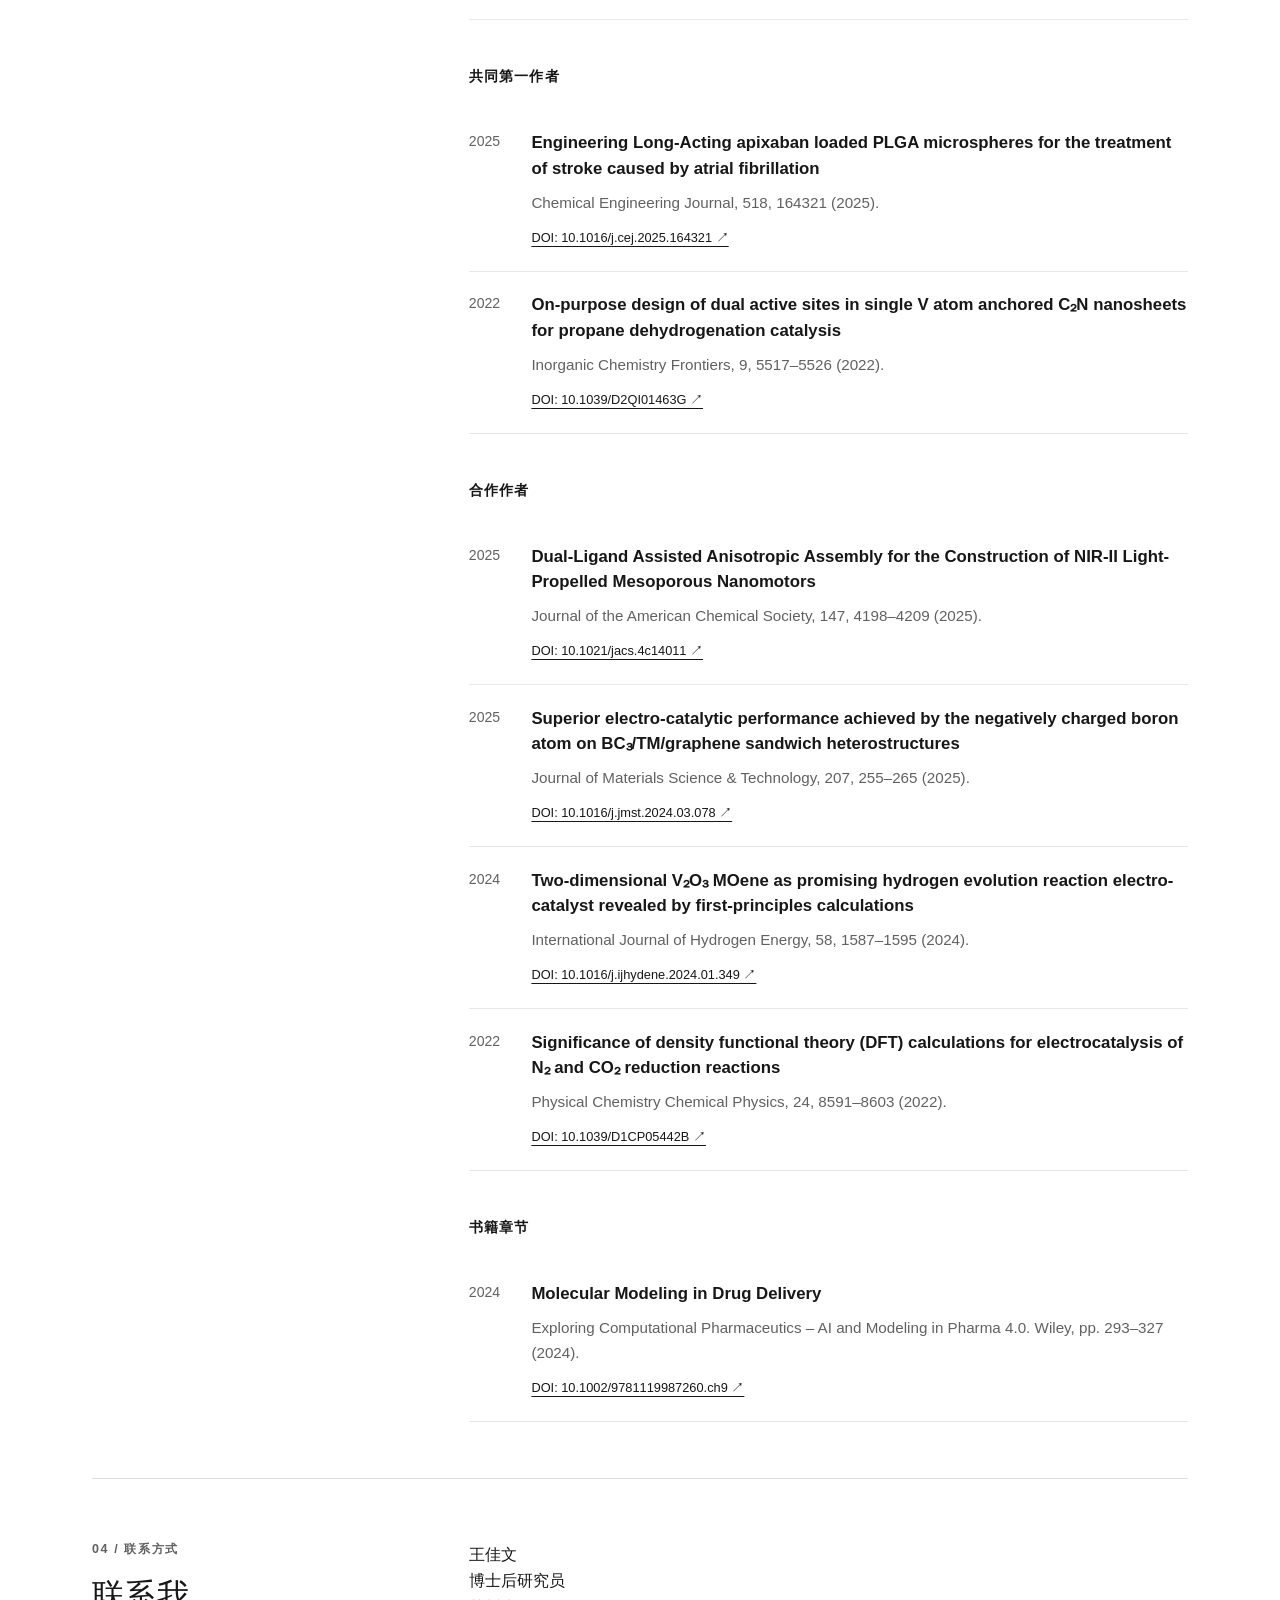
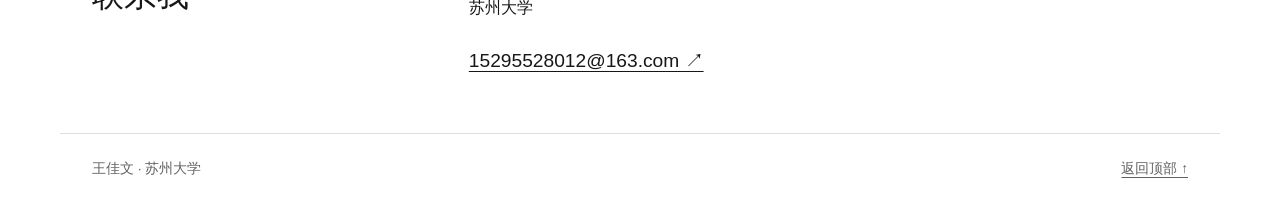
==== commit c48e66b8: "Add bilingual fluorinated graphene introduction" ====
--- a/zh.html
+++ b/zh.html
@@ -17,7 +17,7 @@
 <section class="section" id="experience"><div class="section-heading"><span class="eyebrow">02 / 个人经历</span><h2>工作与教育经历</h2></div><div><h3>当前职位</h3><div class="timeline-row"><p class="date">2025.07–至今</p><div><h4>博士后研究员</h4><p>苏州大学</p></div></div><h3 class="education-title">教育经历</h3><div class="timeline-row"><p class="date">2022.09–2025.06</p><div class="education-detail"><a aria-label="澳门科技大学" class="school-emblem" href="https://www.must.edu.mo/"><img alt="澳门科技大学校徽" height="60" loading="lazy" referrerpolicy="no-referrer" src="https://www.must.edu.mo/images/JAE/Logo_MUST.jpg" width="60"/></a><div><h4>博士</h4><p>澳门科技大学</p></div></div></div><div class="timeline-row"><p class="date">2019.09–2022.06</p><div class="education-detail"><a aria-label="苏州大学" class="school-emblem" href="https://www.suda.edu.cn/"><img alt="苏州大学校徽" height="60" loading="lazy" referrerpolicy="no-referrer" src="https://cdn.urongda.com/images/normal/medium/soochow-university-logo-1024px.png" width="60"/></a><div><h4>硕士</h4><p>苏州大学</p></div></div></div><div class="timeline-row"><p class="date">2015.09–2019.06</p><div class="education-detail"><a aria-label="南京林业大学" class="school-emblem" href="https://www.njfu.edu.cn/"><img alt="南京林业大学校徽" height="60" loading="lazy" referrerpolicy="no-referrer" src="https://cdn.urongda.com/images/normal/medium/nanjing-forestry-university-logo-1024px.png" width="60"/></a><div><h4>学士</h4><p>南京林业大学</p></div></div></div></div></section>
 <section class="publications section" id="publications"><div class="section-heading"><span class="eyebrow">03 / 研究成果</span><h2>论文与著作</h2></div><div><div class="publication-group"><h3>第一作者</h3><ol><li><article><span class="year">2026</span><div><h4><a href="https://doi.org/10.1021/acs.jcim.6c01736">Mechanistic Origins of Enhanced PET Hydrolase Activity from Molecular Dynamics and Deep Learning-Assisted Network Analysis</a></h4><p>Journal of Chemical Information and Modeling (2026).</p><a class="doi" href="https://doi.org/10.1021/acs.jcim.6c01736">DOI: 10.1021/acs.jcim.6c01736 ↗</a><p class="publication-summary" style="margin-top:1rem;line-height:1.8">开发高效 PET 降解酶对塑料资源循环利用具有重要意义。本研究结合分子动力学模拟、增强采样与深度学习模型，探究了 PET 水解酶在预反应阶段的活性增强机制，为理解 PET 酶促水解这一复杂的多相催化过程提供了机制层面的认识。</p></div></article></li>
 <li><article><span class="year">2025</span><div><h4><a href="https://doi.org/10.1016/j.ijbiomac.2025.143076">Enhancing the understandings on SARS-CoV-2 main protease (Mpro) mutants from molecular dynamics and machine learning</a></h4><p>International Journal of Biological Macromolecules, 310, 143076 (2025).</p><a class="doi" href="https://doi.org/10.1016/j.ijbiomac.2025.143076">DOI: 10.1016/j.ijbiomac.2025.143076 ↗</a><p class="publication-summary" style="margin-top:1rem;line-height:1.8">新冠疫情对全球公共卫生提出了重大挑战，病毒变异与耐药性使抗病毒药物的持续优化尤为重要。本研究构建了融合分子动力学模拟、自由能微扰、AlphaFold 3 与深度学习模型的计算框架，系统探究了新冠病毒主蛋白酶代表性突变体与奈玛特韦及底物的分子相互作用和结合热力学，为理解耐药性突变的分子机制及新一代抑制剂的设计提供了理论依据。</p></div></article></li>
-<li><article><span class="year">2025</span><div><h4><a href="https://doi.org/10.1039/D5CP00075K">The interface hydrophilic–hydrophobic integration of fluorinated defective graphene towards biomedical applications</a></h4><p>Physical Chemistry Chemical Physics, 27, 7538–7555 (2025).</p><a class="doi" href="https://doi.org/10.1039/D5CP00075K">DOI: 10.1039/D5CP00075K ↗</a></div></article></li>
+<li><article><span class="year">2025</span><div><h4><a href="https://doi.org/10.1039/D5CP00075K">The interface hydrophilic–hydrophobic integration of fluorinated defective graphene towards biomedical applications</a></h4><p>Physical Chemistry Chemical Physics, 27, 7538–7555 (2025).</p><a class="doi" href="https://doi.org/10.1039/D5CP00075K">DOI: 10.1039/D5CP00075K ↗</a><p class="publication-summary" style="margin-top:1rem;line-height:1.8">二维材料在生物分子吸附与功能调控方面具有重要的应用潜力。本研究结合缺陷工程与氟化修饰，构建了氟化缺陷石墨烯，实现了对新冠病毒主蛋白酶及受体结合结构域的高效吸附与构象调控，其中受体结合结构域在材料表面发生了显著的结构坍塌。基于这些发现，我们提出了“亲疏水一体化”的材料设计理念，通过协同利用材料与氨基酸的本征物理化学性质，为生物界面材料的设计提供了新思路。</p></div></article></li>
 <li><article><span class="year">2024</span><div><h4><a href="https://doi.org/10.1016/j.jcis.2024.06.072">Patterned graphene: An effective platform for adsorption, immobilization, and destruction of SARS-CoV-2 Mpro</a></h4><p>Journal of Colloid and Interface Science, 673, 202–215 (2024).</p><a class="doi" href="https://doi.org/10.1016/j.jcis.2024.06.072">DOI: 10.1016/j.jcis.2024.06.072 ↗</a></div></article></li>
 <li><article><span class="year">2022</span><div><h4><a href="https://doi.org/10.1016/j.diamond.2022.109530">Bulk structure of Si₂BN predicted by computational approaches</a></h4><p>Diamond and Related Materials, 130, 109530 (2022).</p><a class="doi" href="https://doi.org/10.1016/j.diamond.2022.109530">DOI: 10.1016/j.diamond.2022.109530 ↗</a></div></article></li>
 <li><article><span class="year">2022</span><div><h4><a href="https://doi.org/10.1021/acsami.1c18104">The Inhibition of SARS-CoV-2 3CL Mpro by Graphene and Its Derivatives from Molecular Dynamics Simulations</a></h4><p>ACS Applied Materials &amp; Interfaces (2022).</p><a class="doi" href="https://doi.org/10.1021/acsami.1c18104">DOI: 10.1021/acsami.1c18104 ↗</a></div></article></li>
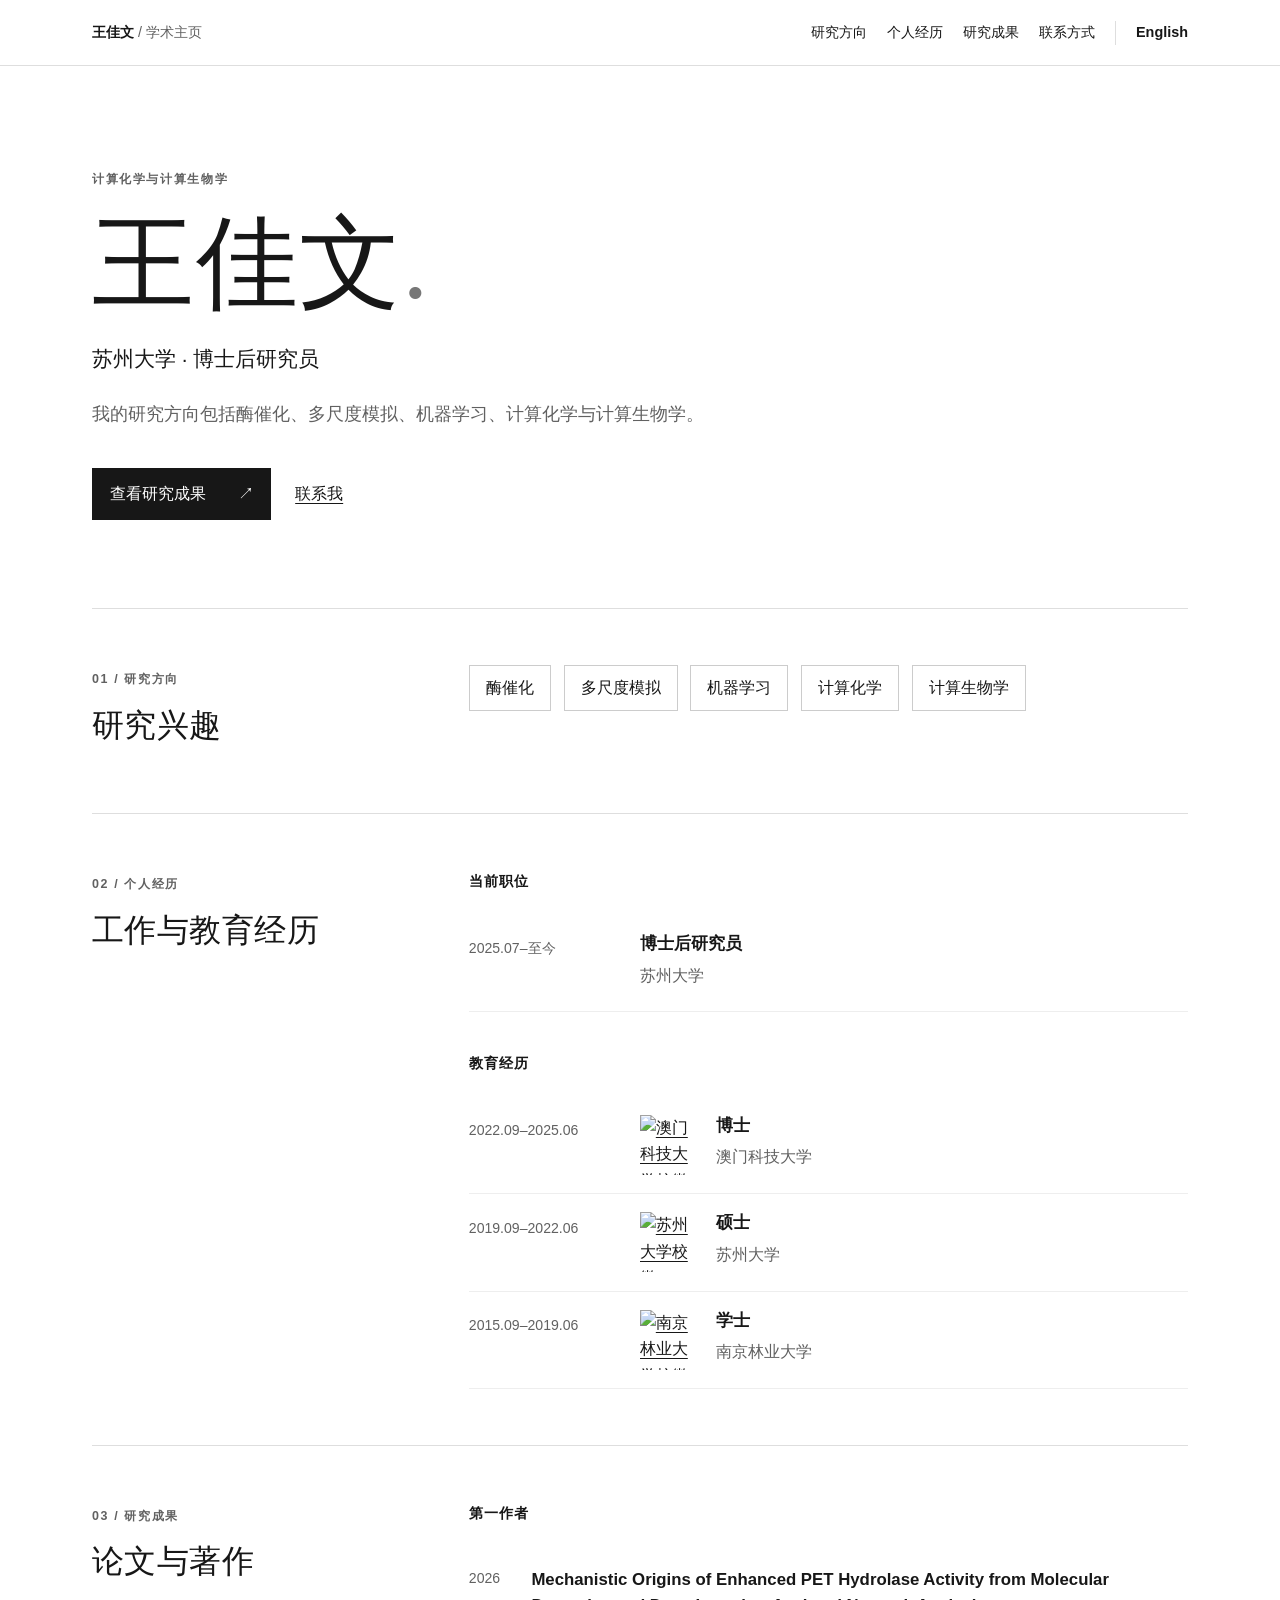
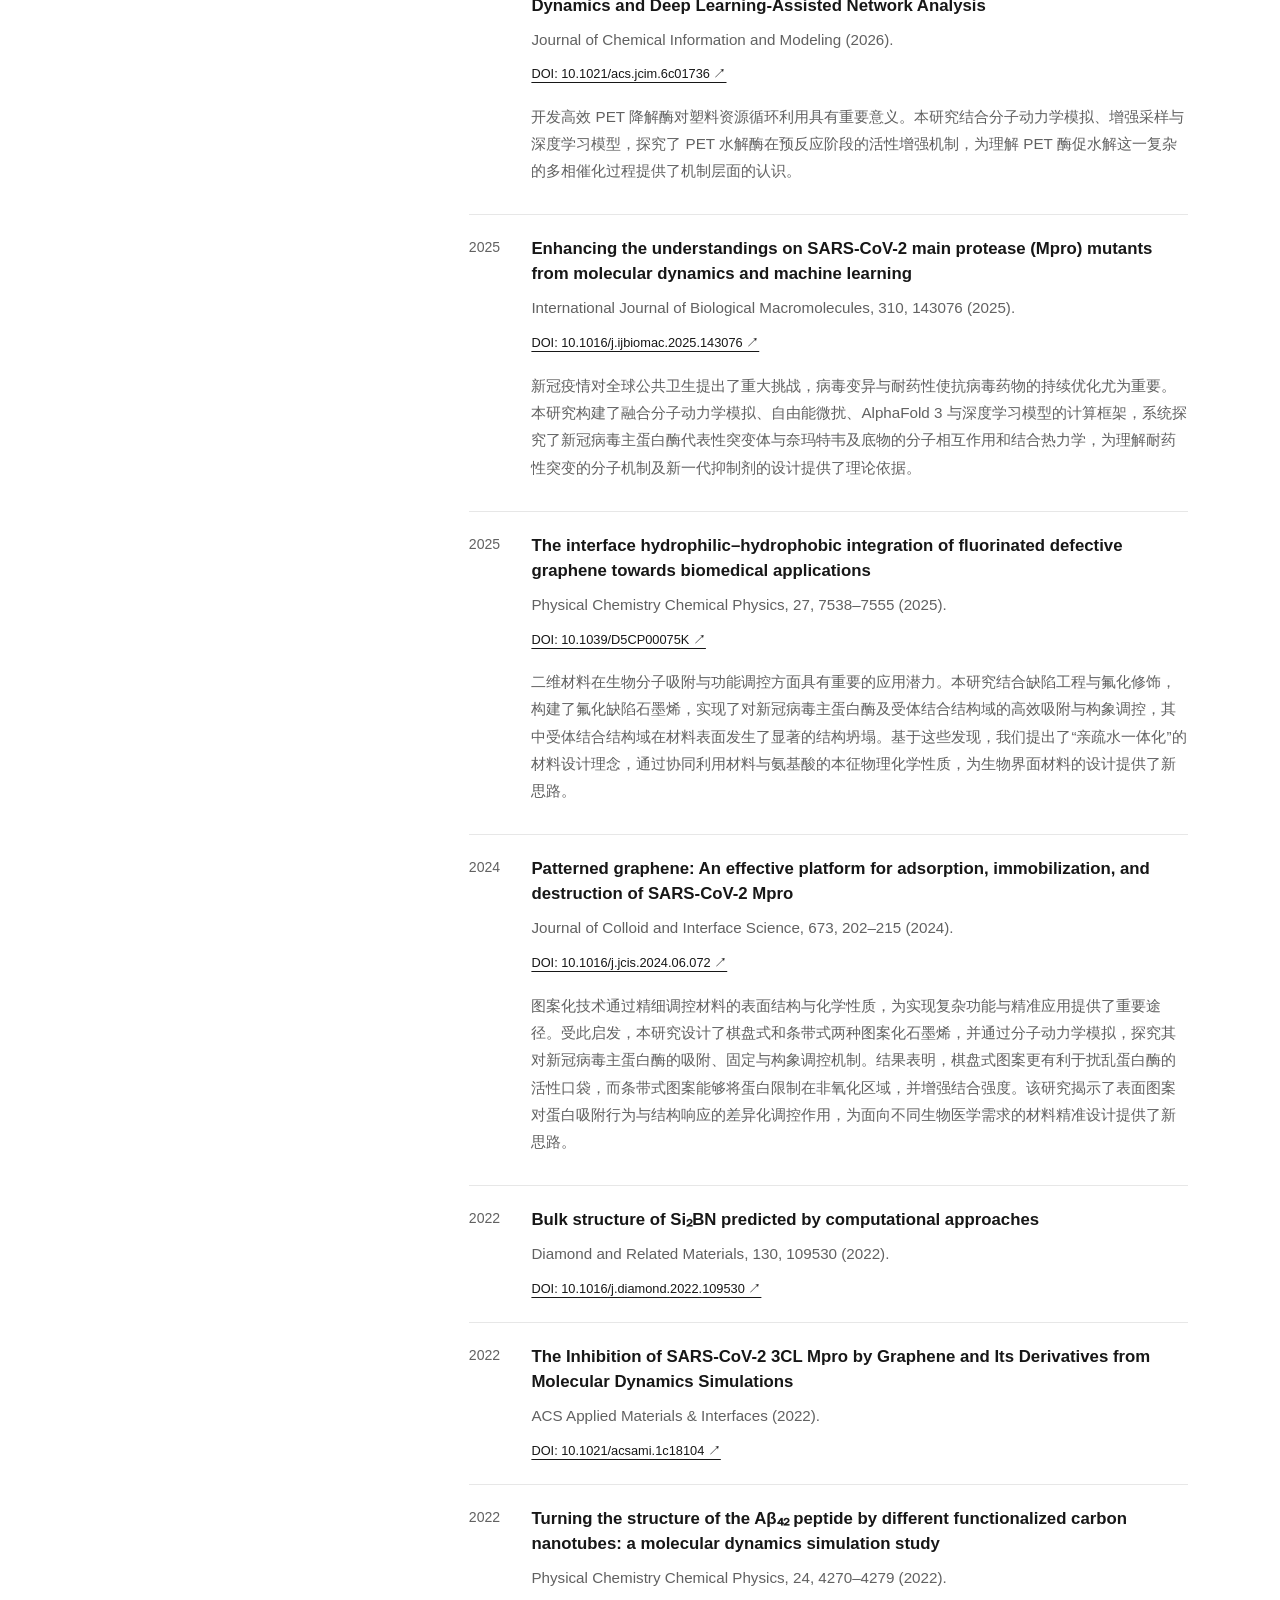
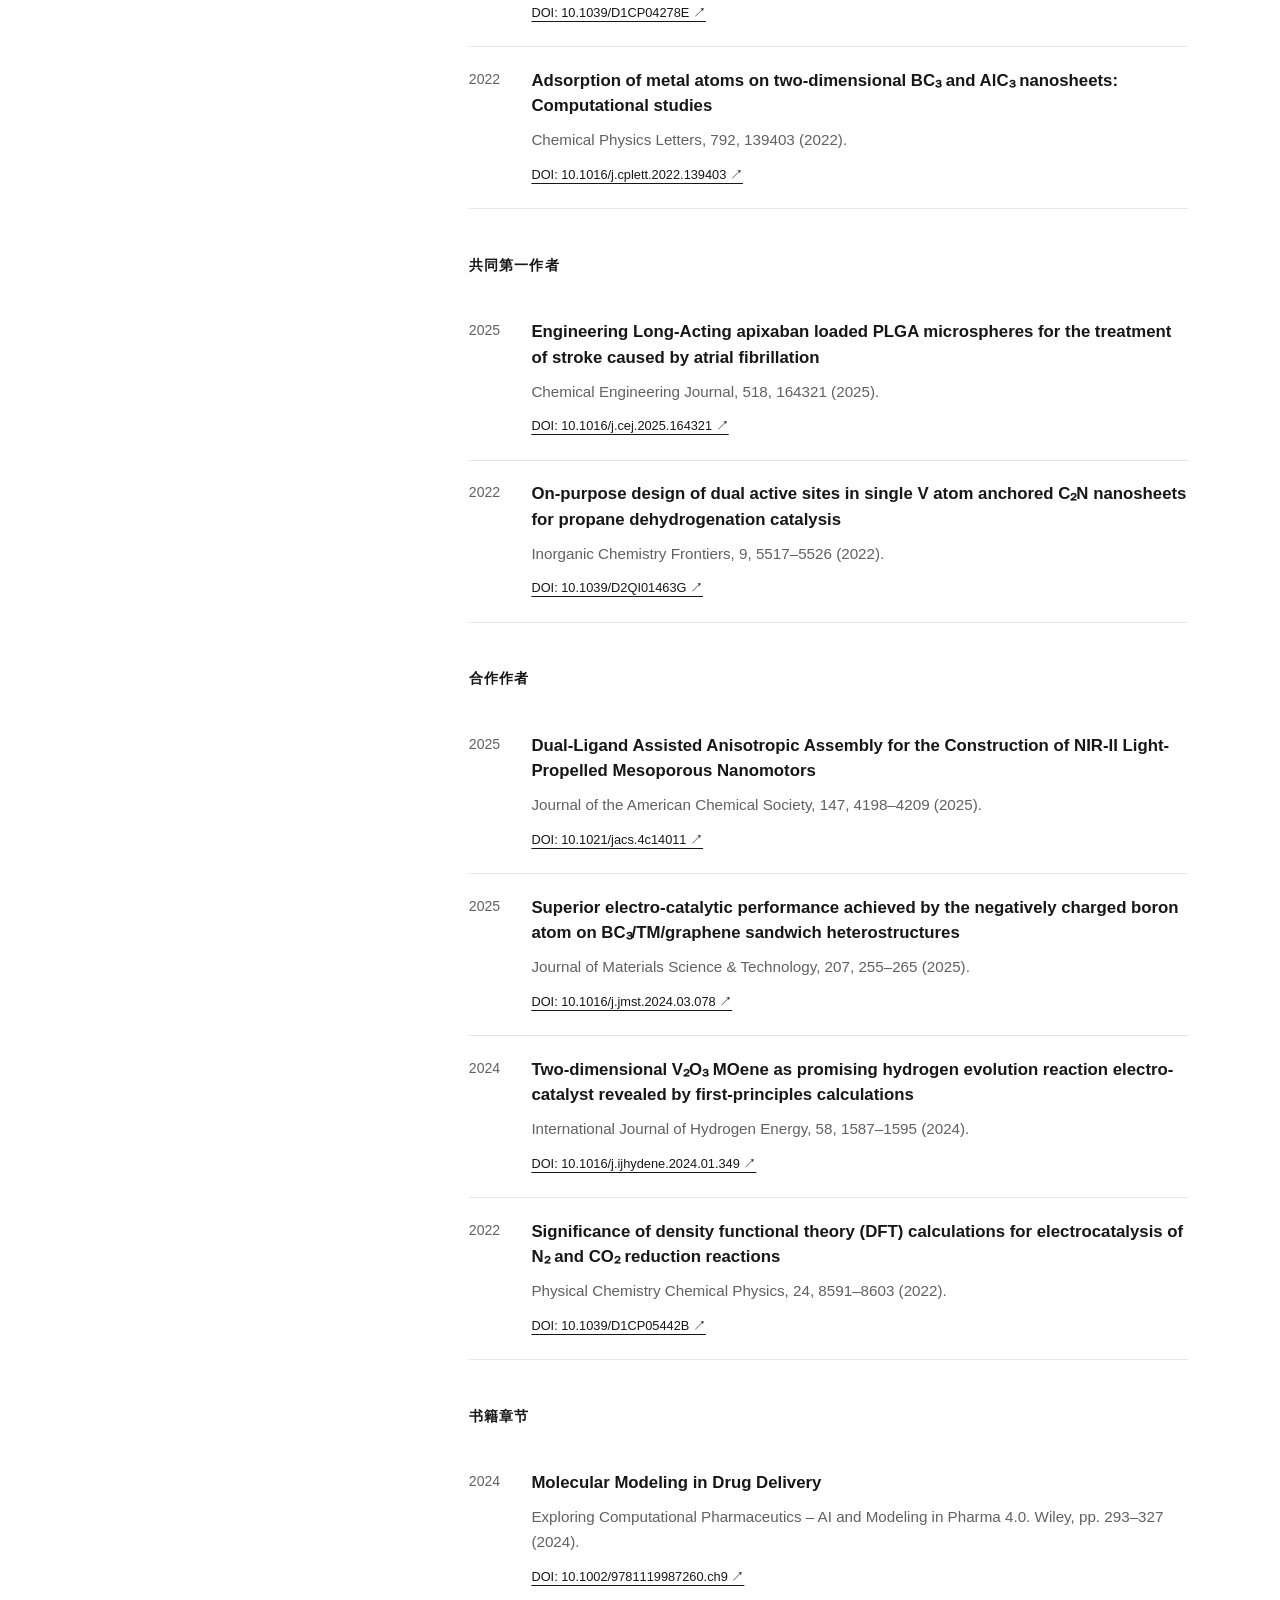
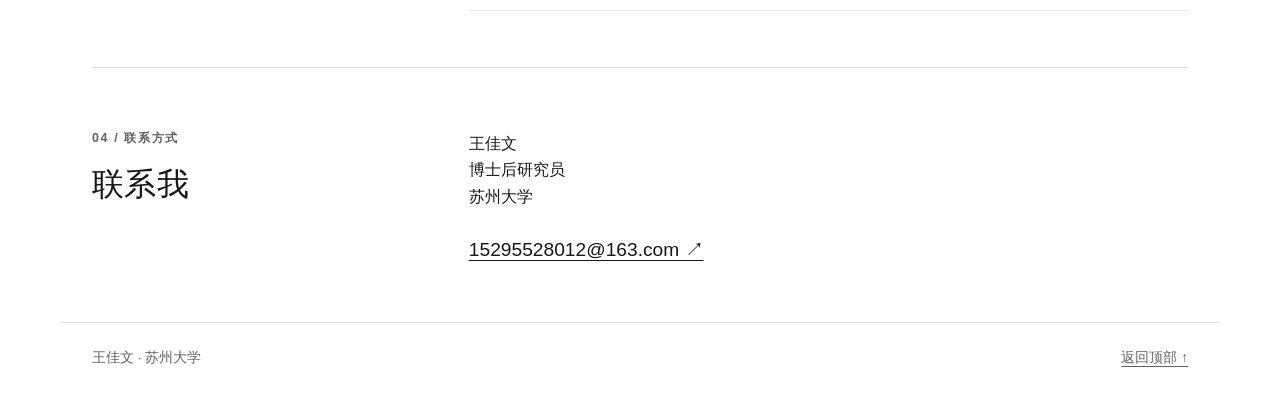
==== commit 69b2419d: "Add bilingual patterned graphene introduction" ====
--- a/zh.html
+++ b/zh.html
@@ -18,7 +18,7 @@
 <section class="publications section" id="publications"><div class="section-heading"><span class="eyebrow">03 / 研究成果</span><h2>论文与著作</h2></div><div><div class="publication-group"><h3>第一作者</h3><ol><li><article><span class="year">2026</span><div><h4><a href="https://doi.org/10.1021/acs.jcim.6c01736">Mechanistic Origins of Enhanced PET Hydrolase Activity from Molecular Dynamics and Deep Learning-Assisted Network Analysis</a></h4><p>Journal of Chemical Information and Modeling (2026).</p><a class="doi" href="https://doi.org/10.1021/acs.jcim.6c01736">DOI: 10.1021/acs.jcim.6c01736 ↗</a><p class="publication-summary" style="margin-top:1rem;line-height:1.8">开发高效 PET 降解酶对塑料资源循环利用具有重要意义。本研究结合分子动力学模拟、增强采样与深度学习模型，探究了 PET 水解酶在预反应阶段的活性增强机制，为理解 PET 酶促水解这一复杂的多相催化过程提供了机制层面的认识。</p></div></article></li>
 <li><article><span class="year">2025</span><div><h4><a href="https://doi.org/10.1016/j.ijbiomac.2025.143076">Enhancing the understandings on SARS-CoV-2 main protease (Mpro) mutants from molecular dynamics and machine learning</a></h4><p>International Journal of Biological Macromolecules, 310, 143076 (2025).</p><a class="doi" href="https://doi.org/10.1016/j.ijbiomac.2025.143076">DOI: 10.1016/j.ijbiomac.2025.143076 ↗</a><p class="publication-summary" style="margin-top:1rem;line-height:1.8">新冠疫情对全球公共卫生提出了重大挑战，病毒变异与耐药性使抗病毒药物的持续优化尤为重要。本研究构建了融合分子动力学模拟、自由能微扰、AlphaFold 3 与深度学习模型的计算框架，系统探究了新冠病毒主蛋白酶代表性突变体与奈玛特韦及底物的分子相互作用和结合热力学，为理解耐药性突变的分子机制及新一代抑制剂的设计提供了理论依据。</p></div></article></li>
 <li><article><span class="year">2025</span><div><h4><a href="https://doi.org/10.1039/D5CP00075K">The interface hydrophilic–hydrophobic integration of fluorinated defective graphene towards biomedical applications</a></h4><p>Physical Chemistry Chemical Physics, 27, 7538–7555 (2025).</p><a class="doi" href="https://doi.org/10.1039/D5CP00075K">DOI: 10.1039/D5CP00075K ↗</a><p class="publication-summary" style="margin-top:1rem;line-height:1.8">二维材料在生物分子吸附与功能调控方面具有重要的应用潜力。本研究结合缺陷工程与氟化修饰，构建了氟化缺陷石墨烯，实现了对新冠病毒主蛋白酶及受体结合结构域的高效吸附与构象调控，其中受体结合结构域在材料表面发生了显著的结构坍塌。基于这些发现，我们提出了“亲疏水一体化”的材料设计理念，通过协同利用材料与氨基酸的本征物理化学性质，为生物界面材料的设计提供了新思路。</p></div></article></li>
-<li><article><span class="year">2024</span><div><h4><a href="https://doi.org/10.1016/j.jcis.2024.06.072">Patterned graphene: An effective platform for adsorption, immobilization, and destruction of SARS-CoV-2 Mpro</a></h4><p>Journal of Colloid and Interface Science, 673, 202–215 (2024).</p><a class="doi" href="https://doi.org/10.1016/j.jcis.2024.06.072">DOI: 10.1016/j.jcis.2024.06.072 ↗</a></div></article></li>
+<li><article><span class="year">2024</span><div><h4><a href="https://doi.org/10.1016/j.jcis.2024.06.072">Patterned graphene: An effective platform for adsorption, immobilization, and destruction of SARS-CoV-2 Mpro</a></h4><p>Journal of Colloid and Interface Science, 673, 202–215 (2024).</p><a class="doi" href="https://doi.org/10.1016/j.jcis.2024.06.072">DOI: 10.1016/j.jcis.2024.06.072 ↗</a><p class="publication-summary" style="margin-top:1rem;line-height:1.8">图案化技术通过精细调控材料的表面结构与化学性质，为实现复杂功能与精准应用提供了重要途径。受此启发，本研究设计了棋盘式和条带式两种图案化石墨烯，并通过分子动力学模拟，探究其对新冠病毒主蛋白酶的吸附、固定与构象调控机制。结果表明，棋盘式图案更有利于扰乱蛋白酶的活性口袋，而条带式图案能够将蛋白限制在非氧化区域，并增强结合强度。该研究揭示了表面图案对蛋白吸附行为与结构响应的差异化调控作用，为面向不同生物医学需求的材料精准设计提供了新思路。</p></div></article></li>
 <li><article><span class="year">2022</span><div><h4><a href="https://doi.org/10.1016/j.diamond.2022.109530">Bulk structure of Si₂BN predicted by computational approaches</a></h4><p>Diamond and Related Materials, 130, 109530 (2022).</p><a class="doi" href="https://doi.org/10.1016/j.diamond.2022.109530">DOI: 10.1016/j.diamond.2022.109530 ↗</a></div></article></li>
 <li><article><span class="year">2022</span><div><h4><a href="https://doi.org/10.1021/acsami.1c18104">The Inhibition of SARS-CoV-2 3CL Mpro by Graphene and Its Derivatives from Molecular Dynamics Simulations</a></h4><p>ACS Applied Materials &amp; Interfaces (2022).</p><a class="doi" href="https://doi.org/10.1021/acsami.1c18104">DOI: 10.1021/acsami.1c18104 ↗</a></div></article></li>
 <li><article><span class="year">2022</span><div><h4><a href="https://doi.org/10.1039/D1CP04278E">Turning the structure of the Aβ₄₂ peptide by different functionalized carbon nanotubes: a molecular dynamics simulation study</a></h4><p>Physical Chemistry Chemical Physics, 24, 4270–4279 (2022).</p><a class="doi" href="https://doi.org/10.1039/D1CP04278E">DOI: 10.1039/D1CP04278E ↗</a></div></article></li>
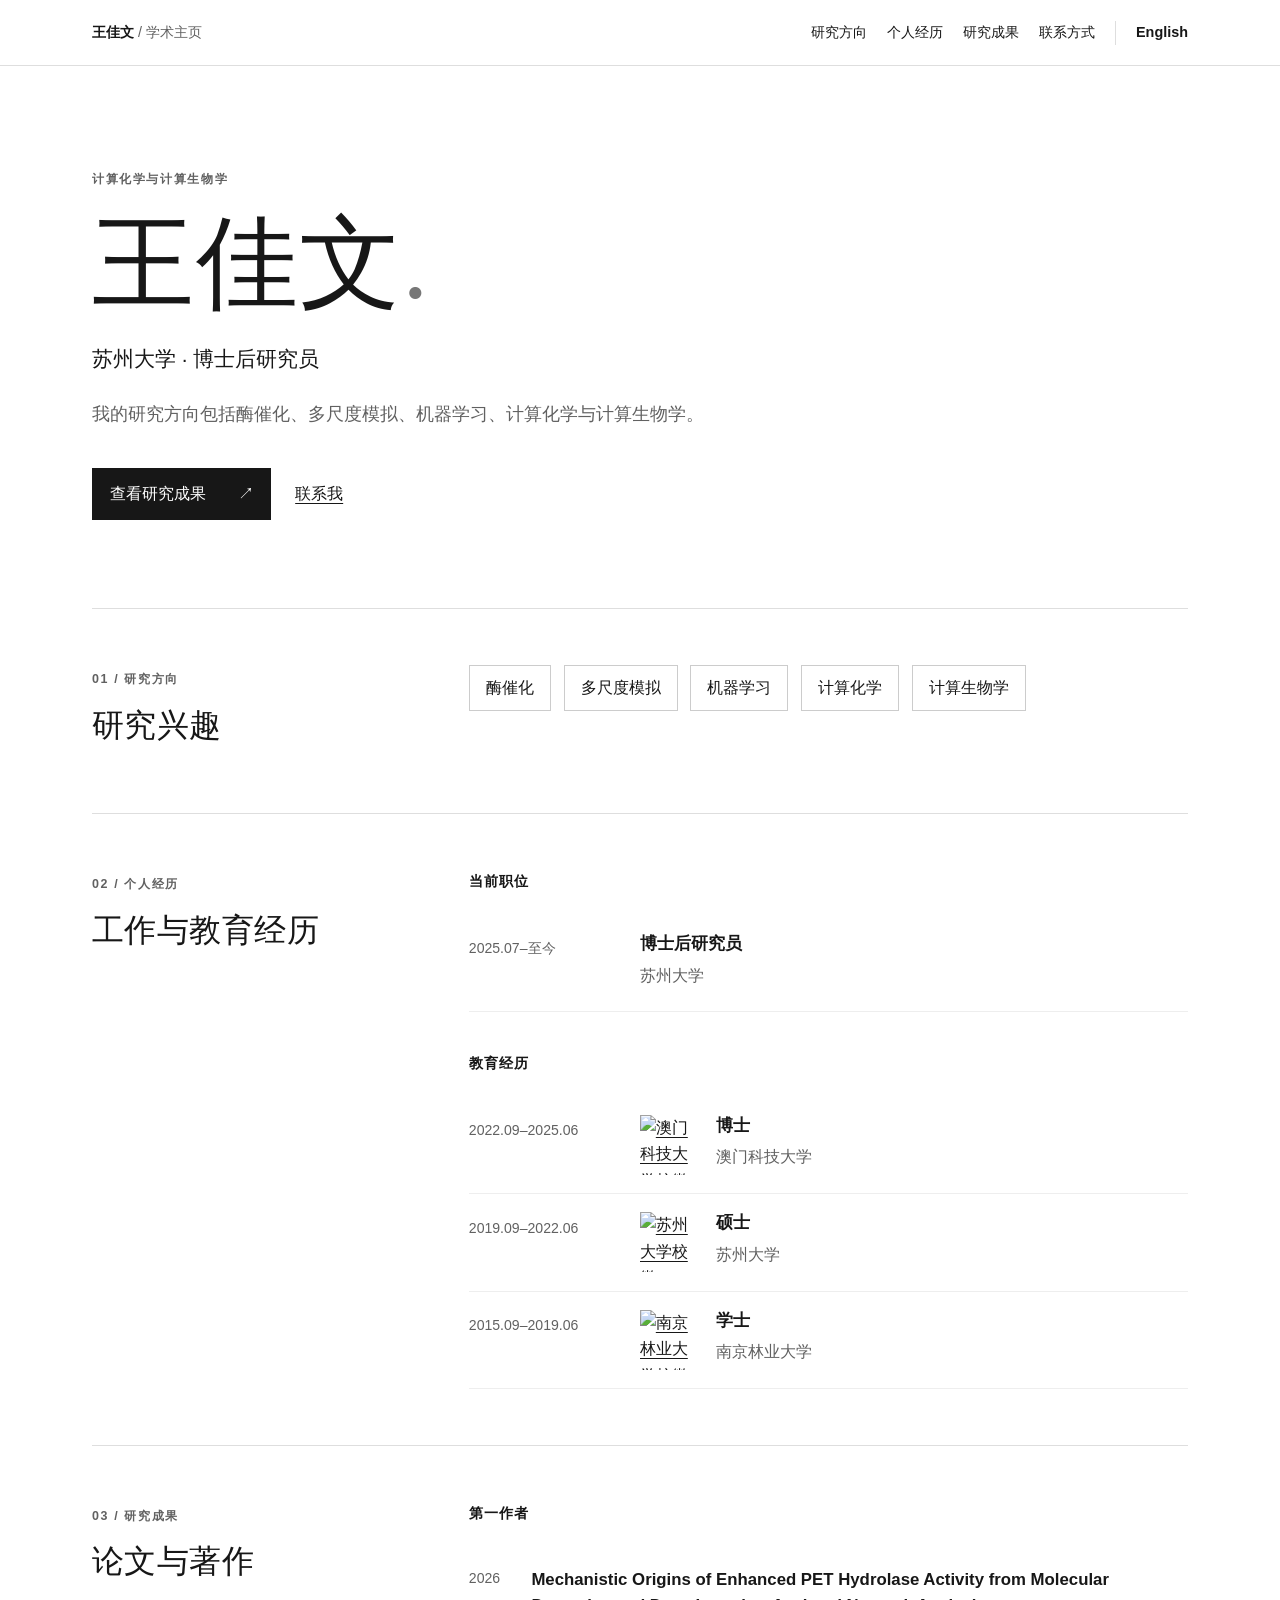
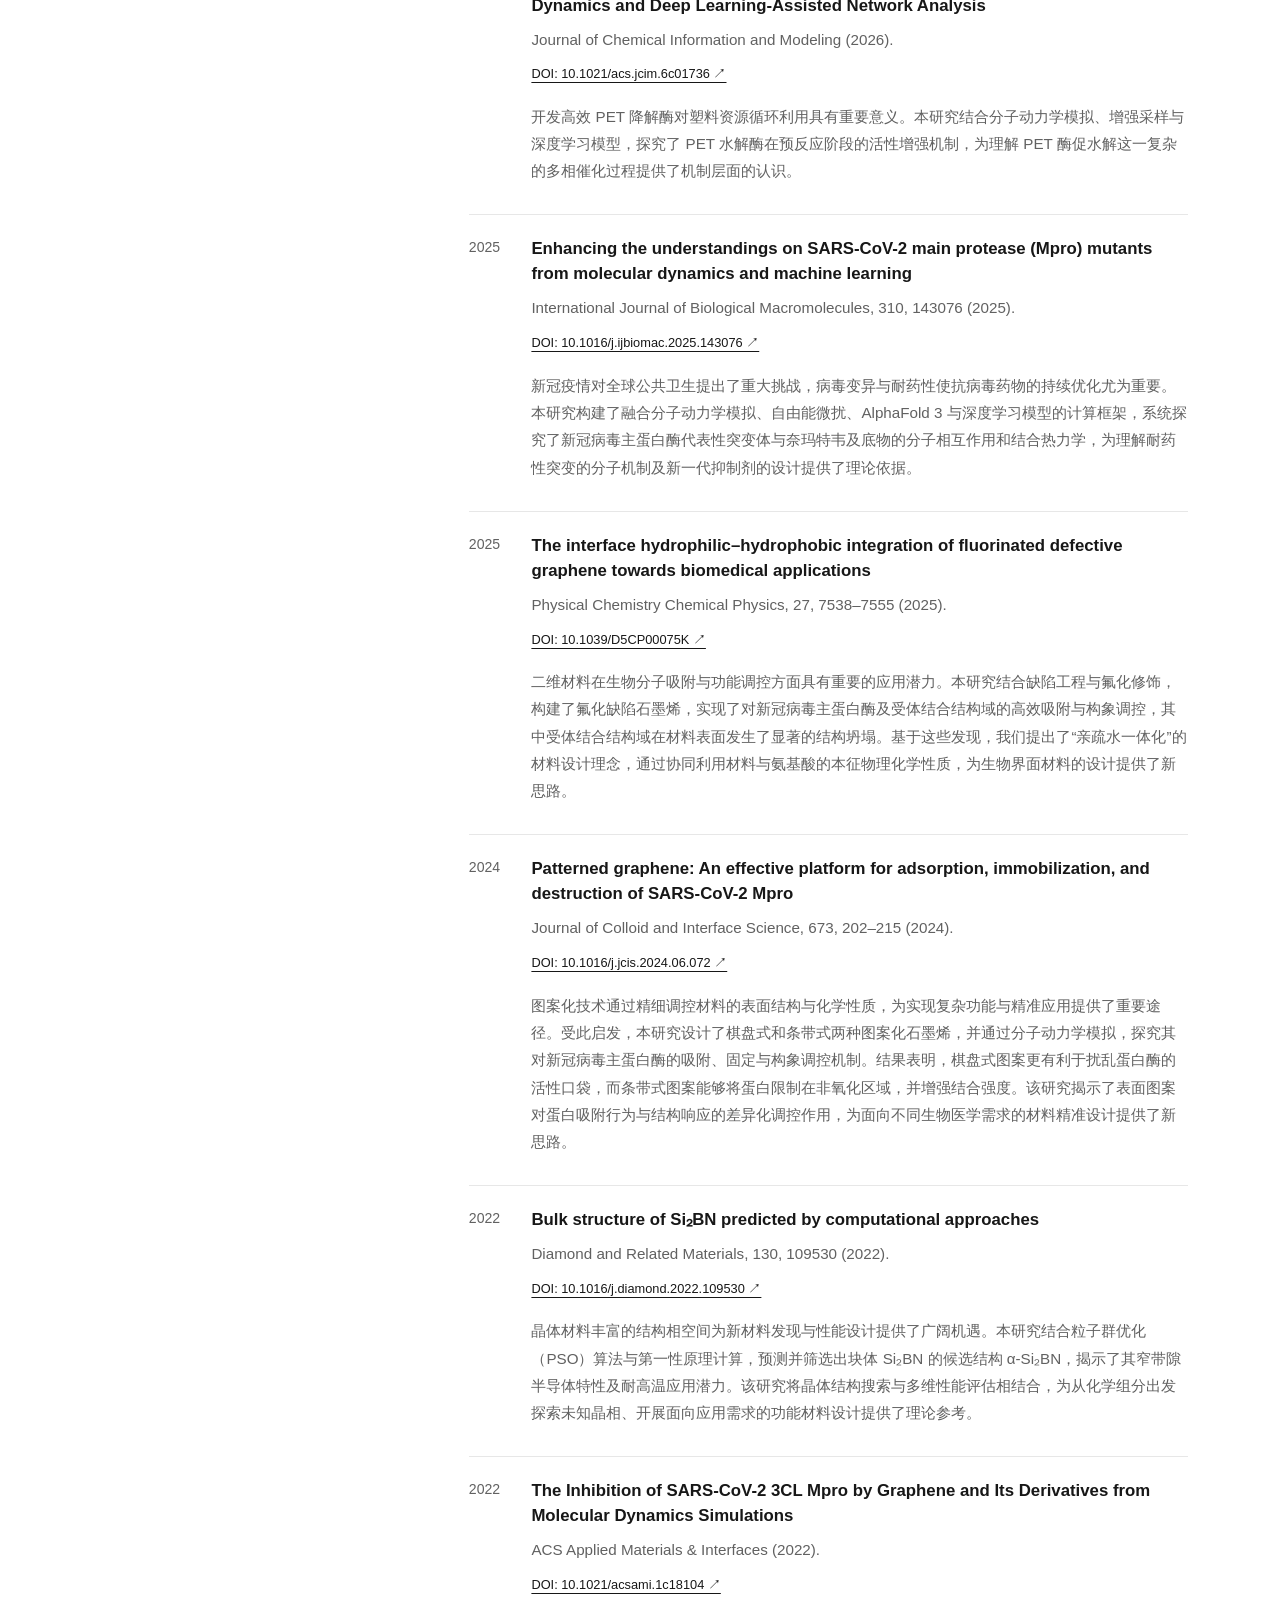
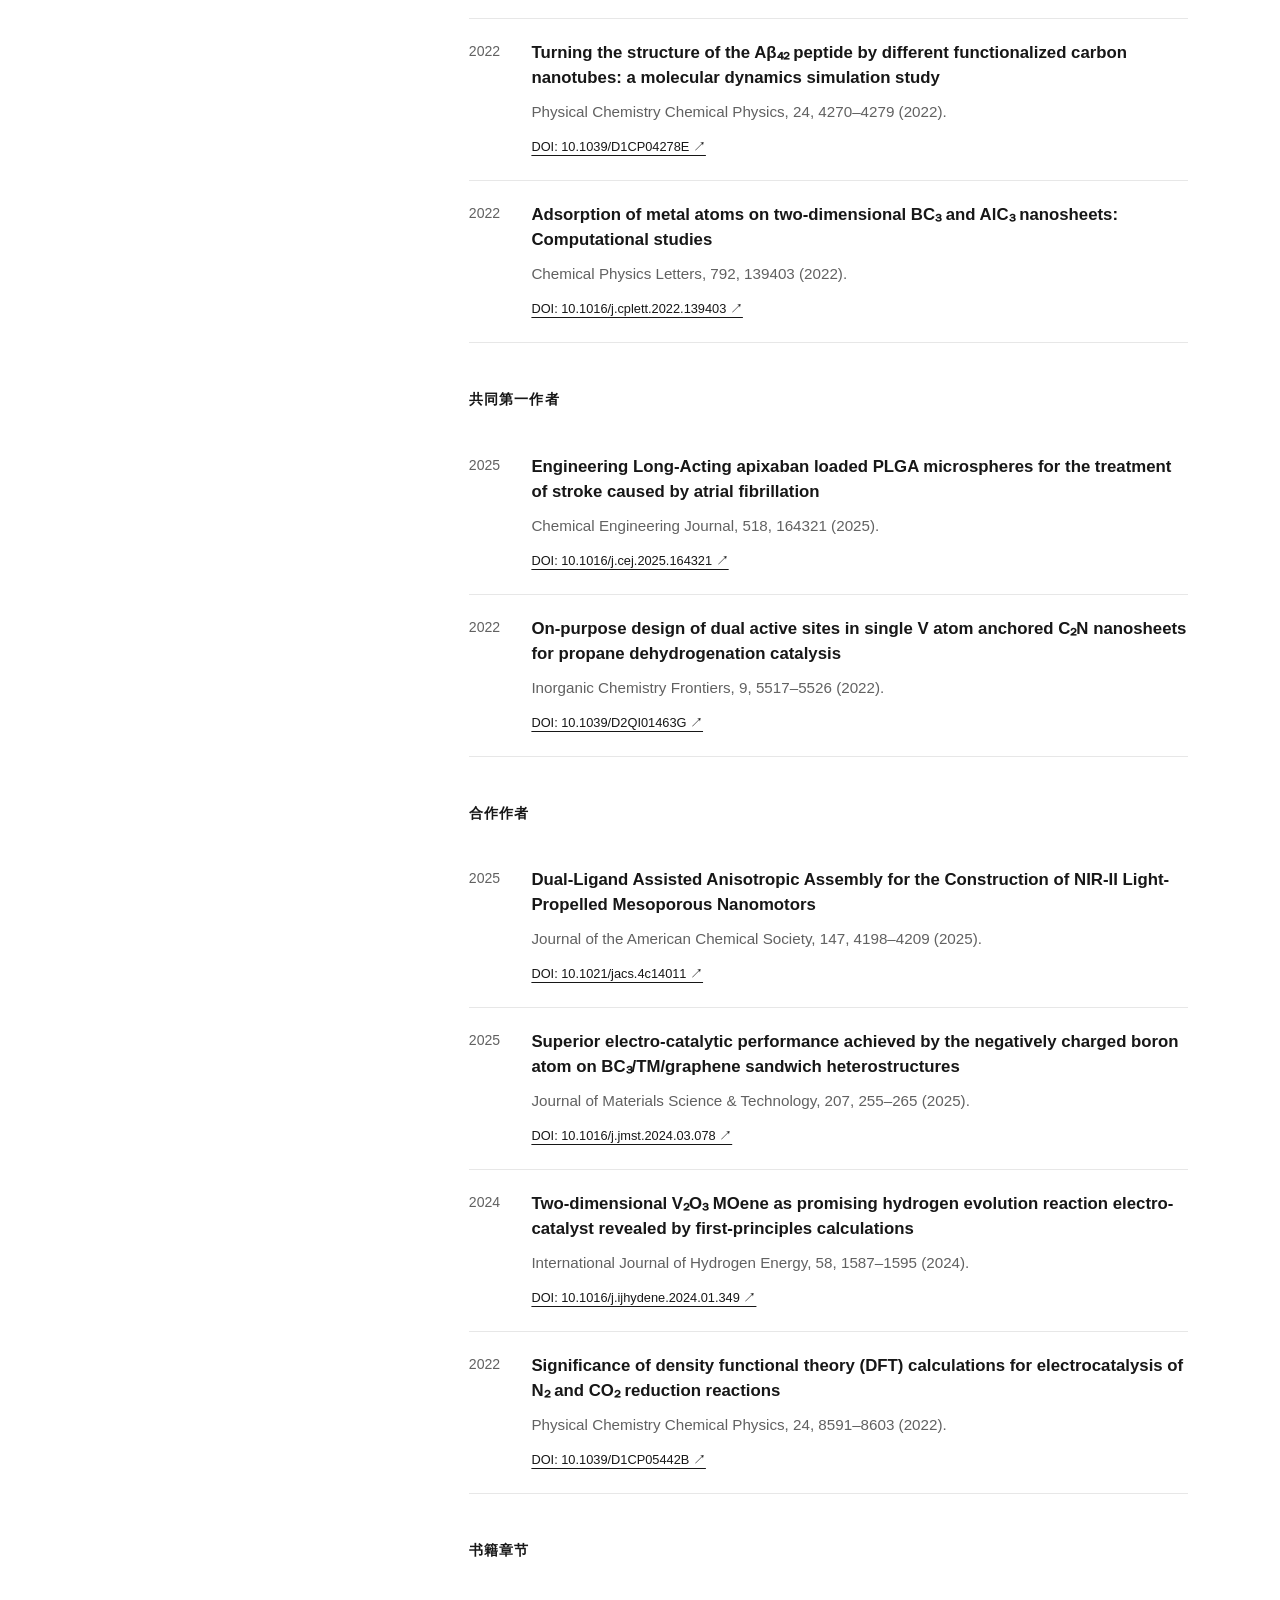
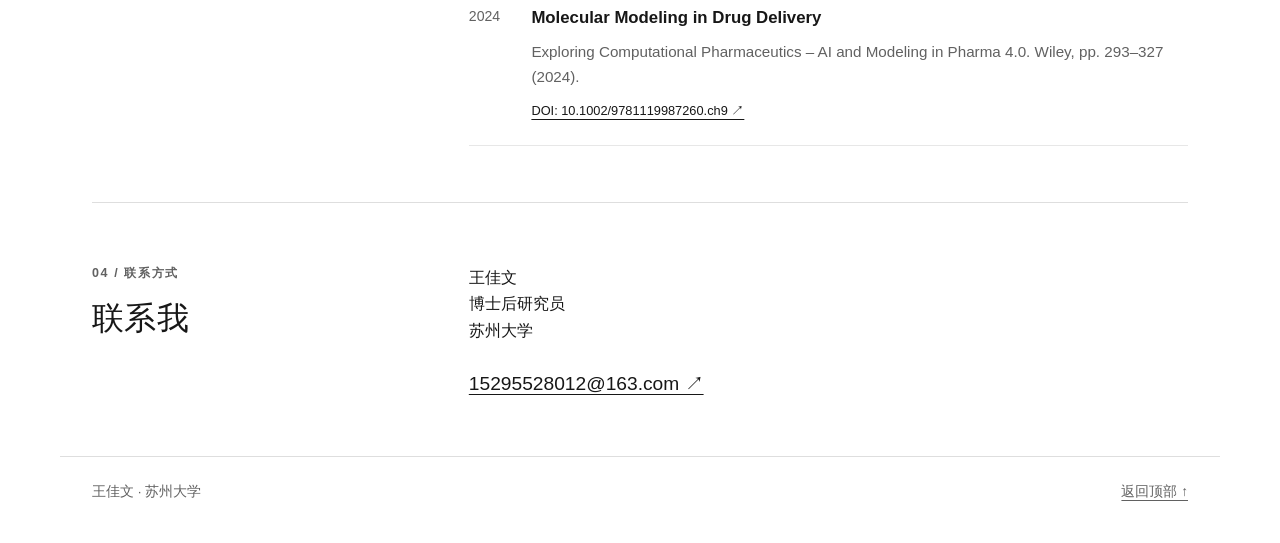
==== commit 02ed0d94: "Add bilingual Si2BN study introduction" ====
--- a/zh.html
+++ b/zh.html
@@ -19,7 +19,7 @@
 <li><article><span class="year">2025</span><div><h4><a href="https://doi.org/10.1016/j.ijbiomac.2025.143076">Enhancing the understandings on SARS-CoV-2 main protease (Mpro) mutants from molecular dynamics and machine learning</a></h4><p>International Journal of Biological Macromolecules, 310, 143076 (2025).</p><a class="doi" href="https://doi.org/10.1016/j.ijbiomac.2025.143076">DOI: 10.1016/j.ijbiomac.2025.143076 ↗</a><p class="publication-summary" style="margin-top:1rem;line-height:1.8">新冠疫情对全球公共卫生提出了重大挑战，病毒变异与耐药性使抗病毒药物的持续优化尤为重要。本研究构建了融合分子动力学模拟、自由能微扰、AlphaFold 3 与深度学习模型的计算框架，系统探究了新冠病毒主蛋白酶代表性突变体与奈玛特韦及底物的分子相互作用和结合热力学，为理解耐药性突变的分子机制及新一代抑制剂的设计提供了理论依据。</p></div></article></li>
 <li><article><span class="year">2025</span><div><h4><a href="https://doi.org/10.1039/D5CP00075K">The interface hydrophilic–hydrophobic integration of fluorinated defective graphene towards biomedical applications</a></h4><p>Physical Chemistry Chemical Physics, 27, 7538–7555 (2025).</p><a class="doi" href="https://doi.org/10.1039/D5CP00075K">DOI: 10.1039/D5CP00075K ↗</a><p class="publication-summary" style="margin-top:1rem;line-height:1.8">二维材料在生物分子吸附与功能调控方面具有重要的应用潜力。本研究结合缺陷工程与氟化修饰，构建了氟化缺陷石墨烯，实现了对新冠病毒主蛋白酶及受体结合结构域的高效吸附与构象调控，其中受体结合结构域在材料表面发生了显著的结构坍塌。基于这些发现，我们提出了“亲疏水一体化”的材料设计理念，通过协同利用材料与氨基酸的本征物理化学性质，为生物界面材料的设计提供了新思路。</p></div></article></li>
 <li><article><span class="year">2024</span><div><h4><a href="https://doi.org/10.1016/j.jcis.2024.06.072">Patterned graphene: An effective platform for adsorption, immobilization, and destruction of SARS-CoV-2 Mpro</a></h4><p>Journal of Colloid and Interface Science, 673, 202–215 (2024).</p><a class="doi" href="https://doi.org/10.1016/j.jcis.2024.06.072">DOI: 10.1016/j.jcis.2024.06.072 ↗</a><p class="publication-summary" style="margin-top:1rem;line-height:1.8">图案化技术通过精细调控材料的表面结构与化学性质，为实现复杂功能与精准应用提供了重要途径。受此启发，本研究设计了棋盘式和条带式两种图案化石墨烯，并通过分子动力学模拟，探究其对新冠病毒主蛋白酶的吸附、固定与构象调控机制。结果表明，棋盘式图案更有利于扰乱蛋白酶的活性口袋，而条带式图案能够将蛋白限制在非氧化区域，并增强结合强度。该研究揭示了表面图案对蛋白吸附行为与结构响应的差异化调控作用，为面向不同生物医学需求的材料精准设计提供了新思路。</p></div></article></li>
-<li><article><span class="year">2022</span><div><h4><a href="https://doi.org/10.1016/j.diamond.2022.109530">Bulk structure of Si₂BN predicted by computational approaches</a></h4><p>Diamond and Related Materials, 130, 109530 (2022).</p><a class="doi" href="https://doi.org/10.1016/j.diamond.2022.109530">DOI: 10.1016/j.diamond.2022.109530 ↗</a></div></article></li>
+<li><article><span class="year">2022</span><div><h4><a href="https://doi.org/10.1016/j.diamond.2022.109530">Bulk structure of Si₂BN predicted by computational approaches</a></h4><p>Diamond and Related Materials, 130, 109530 (2022).</p><a class="doi" href="https://doi.org/10.1016/j.diamond.2022.109530">DOI: 10.1016/j.diamond.2022.109530 ↗</a><p class="publication-summary" style="margin-top:1rem;line-height:1.8">晶体材料丰富的结构相空间为新材料发现与性能设计提供了广阔机遇。本研究结合粒子群优化（PSO）算法与第一性原理计算，预测并筛选出块体 Si₂BN 的候选结构 α-Si₂BN，揭示了其窄带隙半导体特性及耐高温应用潜力。该研究将晶体结构搜索与多维性能评估相结合，为从化学组分出发探索未知晶相、开展面向应用需求的功能材料设计提供了理论参考。</p></div></article></li>
 <li><article><span class="year">2022</span><div><h4><a href="https://doi.org/10.1021/acsami.1c18104">The Inhibition of SARS-CoV-2 3CL Mpro by Graphene and Its Derivatives from Molecular Dynamics Simulations</a></h4><p>ACS Applied Materials &amp; Interfaces (2022).</p><a class="doi" href="https://doi.org/10.1021/acsami.1c18104">DOI: 10.1021/acsami.1c18104 ↗</a></div></article></li>
 <li><article><span class="year">2022</span><div><h4><a href="https://doi.org/10.1039/D1CP04278E">Turning the structure of the Aβ₄₂ peptide by different functionalized carbon nanotubes: a molecular dynamics simulation study</a></h4><p>Physical Chemistry Chemical Physics, 24, 4270–4279 (2022).</p><a class="doi" href="https://doi.org/10.1039/D1CP04278E">DOI: 10.1039/D1CP04278E ↗</a></div></article></li>
 <li><article><span class="year">2022</span><div><h4><a href="https://doi.org/10.1016/j.cplett.2022.139403">Adsorption of metal atoms on two-dimensional BC₃ and AlC₃ nanosheets: Computational studies</a></h4><p>Chemical Physics Letters, 792, 139403 (2022).</p><a class="doi" href="https://doi.org/10.1016/j.cplett.2022.139403">DOI: 10.1016/j.cplett.2022.139403 ↗</a></div></article></li></ol></div>
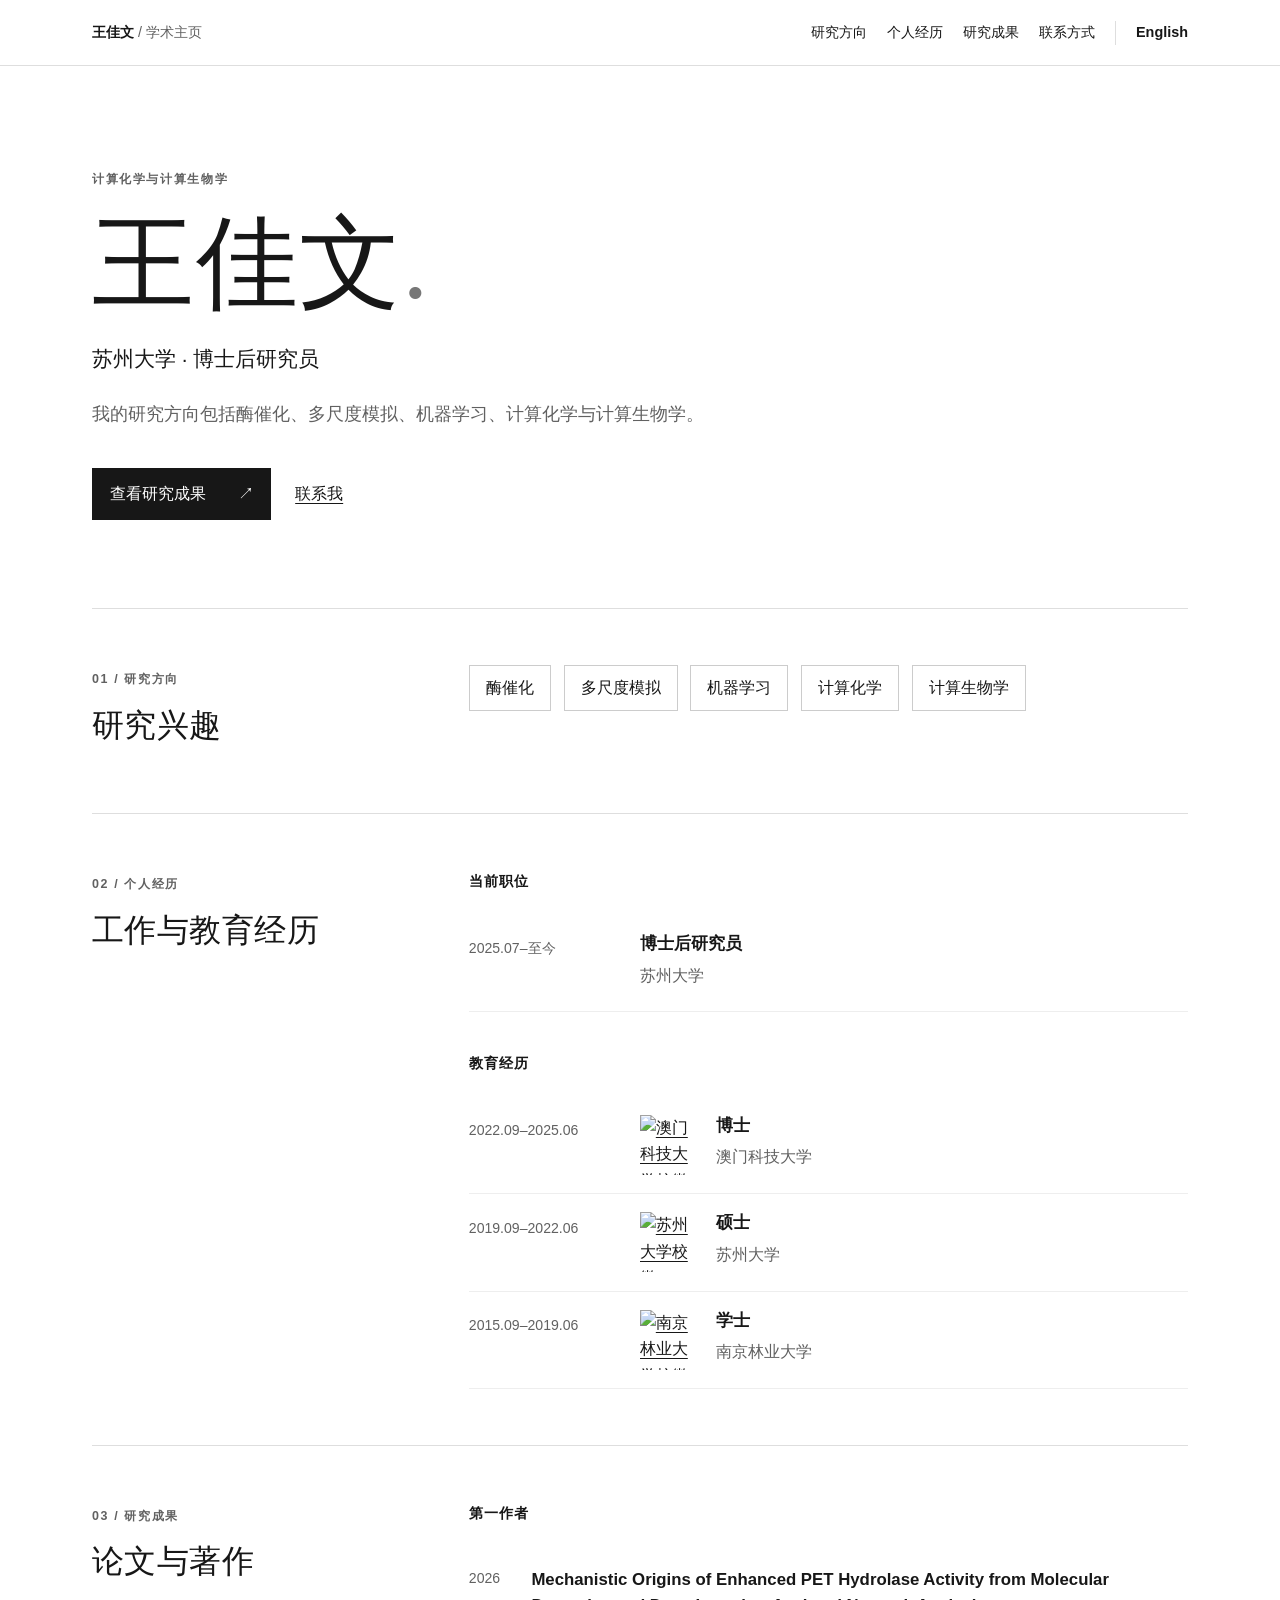
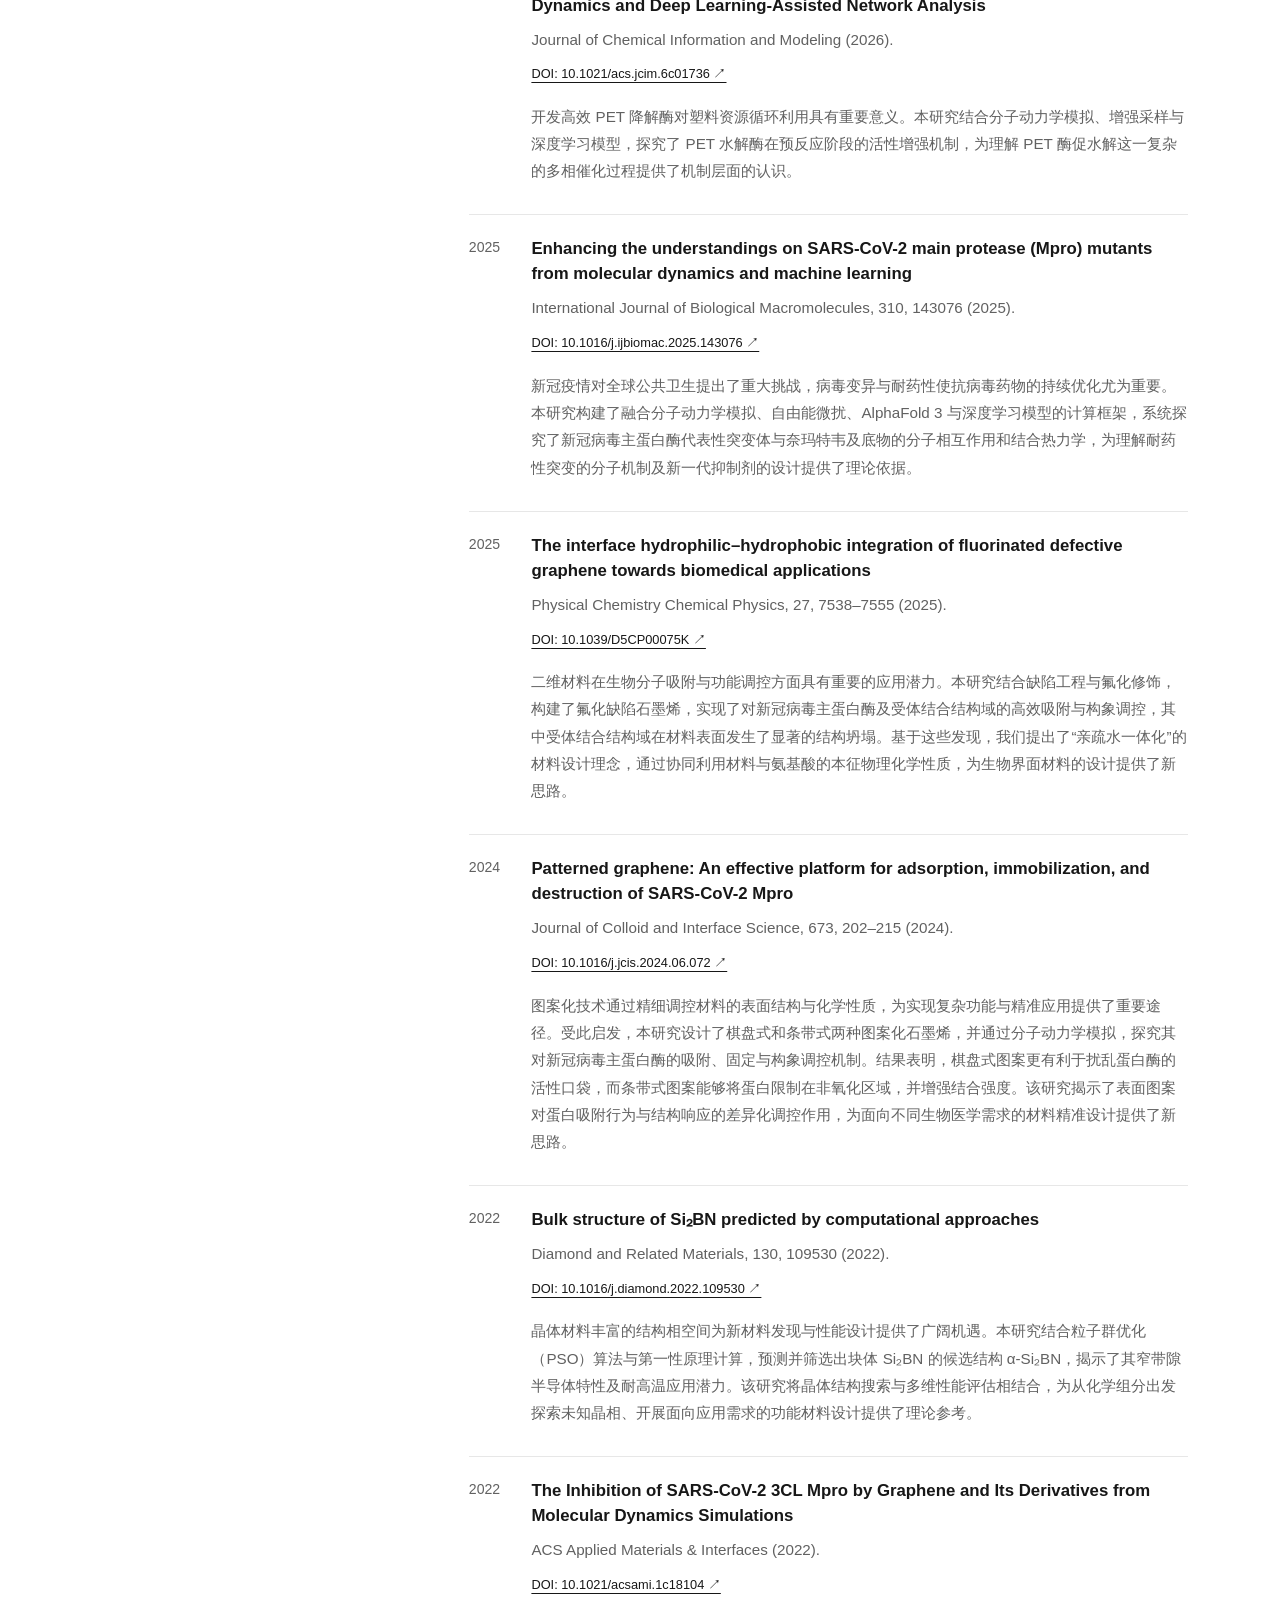
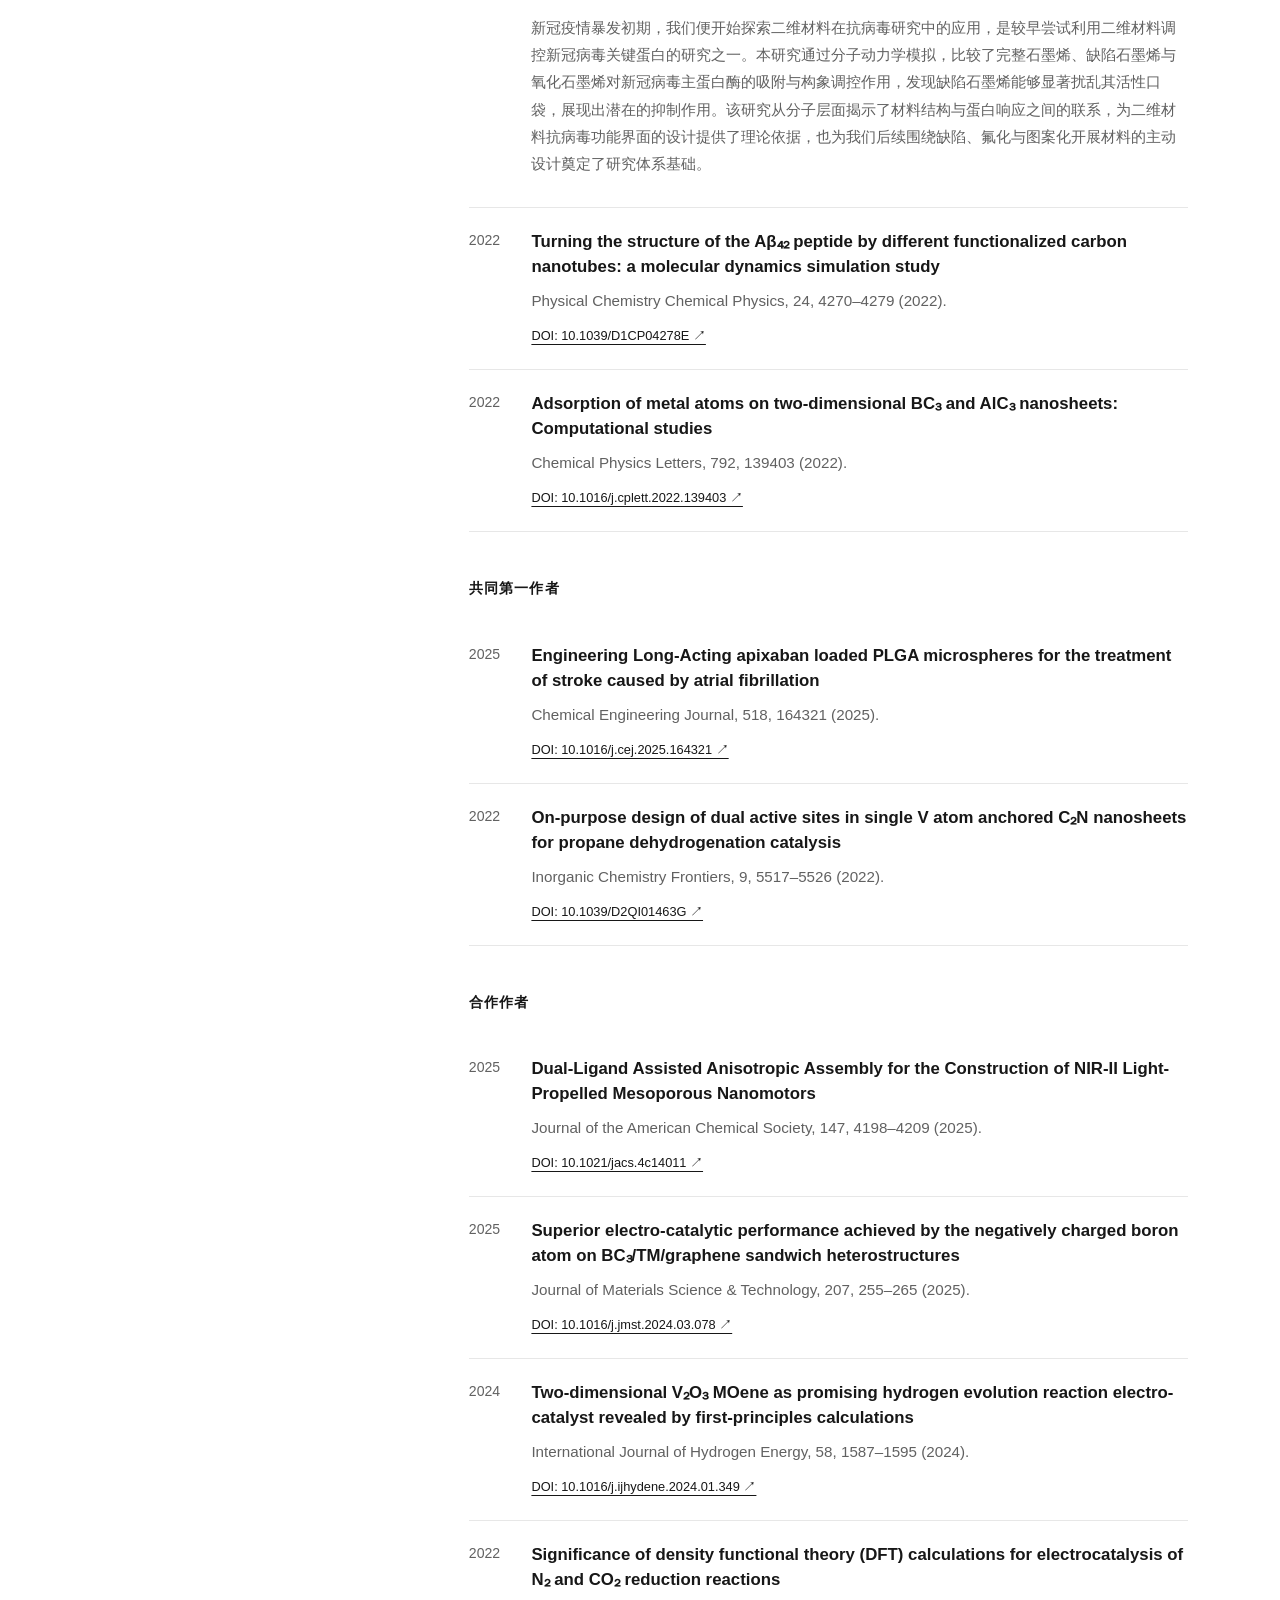
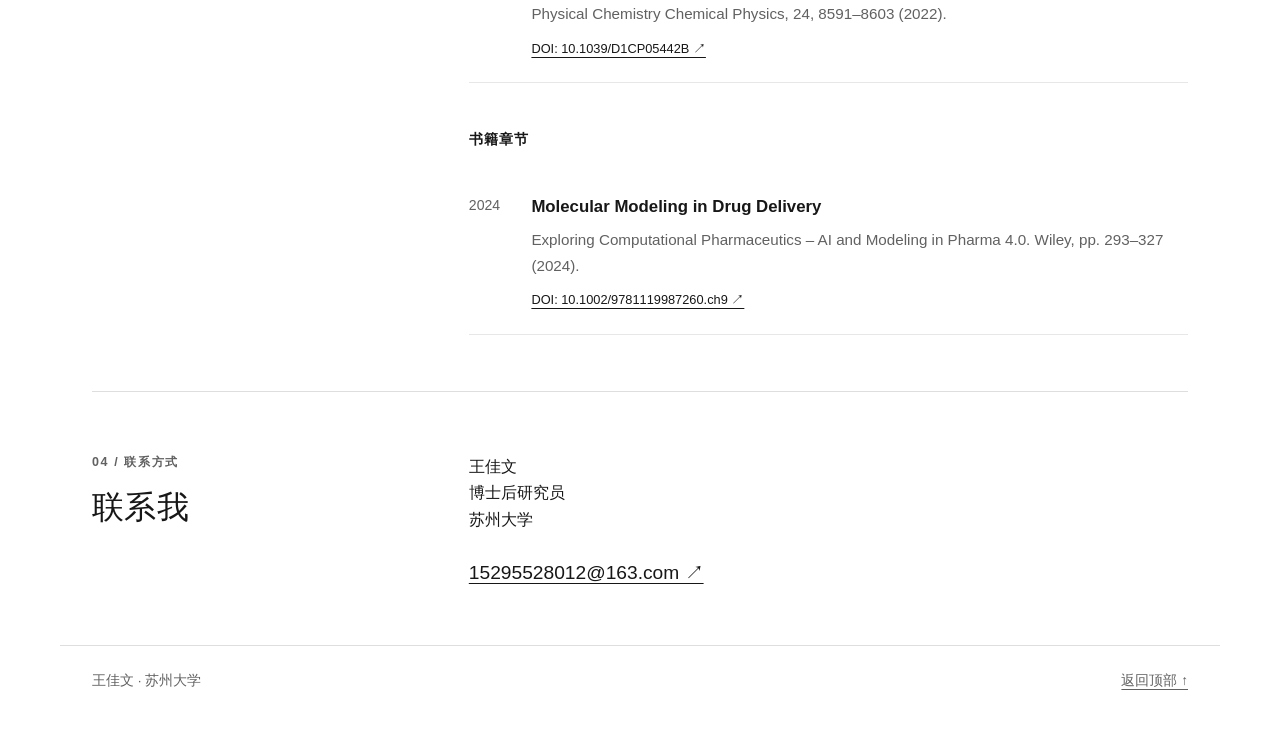
==== commit 40e4e860: "Add bilingual introduction for the 2022 ACS AMI paper" ====
--- a/zh.html
+++ b/zh.html
@@ -20,7 +20,7 @@
 <li><article><span class="year">2025</span><div><h4><a href="https://doi.org/10.1039/D5CP00075K">The interface hydrophilic–hydrophobic integration of fluorinated defective graphene towards biomedical applications</a></h4><p>Physical Chemistry Chemical Physics, 27, 7538–7555 (2025).</p><a class="doi" href="https://doi.org/10.1039/D5CP00075K">DOI: 10.1039/D5CP00075K ↗</a><p class="publication-summary" style="margin-top:1rem;line-height:1.8">二维材料在生物分子吸附与功能调控方面具有重要的应用潜力。本研究结合缺陷工程与氟化修饰，构建了氟化缺陷石墨烯，实现了对新冠病毒主蛋白酶及受体结合结构域的高效吸附与构象调控，其中受体结合结构域在材料表面发生了显著的结构坍塌。基于这些发现，我们提出了“亲疏水一体化”的材料设计理念，通过协同利用材料与氨基酸的本征物理化学性质，为生物界面材料的设计提供了新思路。</p></div></article></li>
 <li><article><span class="year">2024</span><div><h4><a href="https://doi.org/10.1016/j.jcis.2024.06.072">Patterned graphene: An effective platform for adsorption, immobilization, and destruction of SARS-CoV-2 Mpro</a></h4><p>Journal of Colloid and Interface Science, 673, 202–215 (2024).</p><a class="doi" href="https://doi.org/10.1016/j.jcis.2024.06.072">DOI: 10.1016/j.jcis.2024.06.072 ↗</a><p class="publication-summary" style="margin-top:1rem;line-height:1.8">图案化技术通过精细调控材料的表面结构与化学性质，为实现复杂功能与精准应用提供了重要途径。受此启发，本研究设计了棋盘式和条带式两种图案化石墨烯，并通过分子动力学模拟，探究其对新冠病毒主蛋白酶的吸附、固定与构象调控机制。结果表明，棋盘式图案更有利于扰乱蛋白酶的活性口袋，而条带式图案能够将蛋白限制在非氧化区域，并增强结合强度。该研究揭示了表面图案对蛋白吸附行为与结构响应的差异化调控作用，为面向不同生物医学需求的材料精准设计提供了新思路。</p></div></article></li>
 <li><article><span class="year">2022</span><div><h4><a href="https://doi.org/10.1016/j.diamond.2022.109530">Bulk structure of Si₂BN predicted by computational approaches</a></h4><p>Diamond and Related Materials, 130, 109530 (2022).</p><a class="doi" href="https://doi.org/10.1016/j.diamond.2022.109530">DOI: 10.1016/j.diamond.2022.109530 ↗</a><p class="publication-summary" style="margin-top:1rem;line-height:1.8">晶体材料丰富的结构相空间为新材料发现与性能设计提供了广阔机遇。本研究结合粒子群优化（PSO）算法与第一性原理计算，预测并筛选出块体 Si₂BN 的候选结构 α-Si₂BN，揭示了其窄带隙半导体特性及耐高温应用潜力。该研究将晶体结构搜索与多维性能评估相结合，为从化学组分出发探索未知晶相、开展面向应用需求的功能材料设计提供了理论参考。</p></div></article></li>
-<li><article><span class="year">2022</span><div><h4><a href="https://doi.org/10.1021/acsami.1c18104">The Inhibition of SARS-CoV-2 3CL Mpro by Graphene and Its Derivatives from Molecular Dynamics Simulations</a></h4><p>ACS Applied Materials &amp; Interfaces (2022).</p><a class="doi" href="https://doi.org/10.1021/acsami.1c18104">DOI: 10.1021/acsami.1c18104 ↗</a></div></article></li>
+<li><article><span class="year">2022</span><div><h4><a href="https://doi.org/10.1021/acsami.1c18104">The Inhibition of SARS-CoV-2 3CL Mpro by Graphene and Its Derivatives from Molecular Dynamics Simulations</a></h4><p>ACS Applied Materials &amp; Interfaces (2022).</p><a class="doi" href="https://doi.org/10.1021/acsami.1c18104">DOI: 10.1021/acsami.1c18104 ↗</a><p class="publication-summary" style="margin-top:1rem;line-height:1.8">新冠疫情暴发初期，我们便开始探索二维材料在抗病毒研究中的应用，是较早尝试利用二维材料调控新冠病毒关键蛋白的研究之一。本研究通过分子动力学模拟，比较了完整石墨烯、缺陷石墨烯与氧化石墨烯对新冠病毒主蛋白酶的吸附与构象调控作用，发现缺陷石墨烯能够显著扰乱其活性口袋，展现出潜在的抑制作用。该研究从分子层面揭示了材料结构与蛋白响应之间的联系，为二维材料抗病毒功能界面的设计提供了理论依据，也为我们后续围绕缺陷、氟化与图案化开展材料的主动设计奠定了研究体系基础。</p></div></article></li>
 <li><article><span class="year">2022</span><div><h4><a href="https://doi.org/10.1039/D1CP04278E">Turning the structure of the Aβ₄₂ peptide by different functionalized carbon nanotubes: a molecular dynamics simulation study</a></h4><p>Physical Chemistry Chemical Physics, 24, 4270–4279 (2022).</p><a class="doi" href="https://doi.org/10.1039/D1CP04278E">DOI: 10.1039/D1CP04278E ↗</a></div></article></li>
 <li><article><span class="year">2022</span><div><h4><a href="https://doi.org/10.1016/j.cplett.2022.139403">Adsorption of metal atoms on two-dimensional BC₃ and AlC₃ nanosheets: Computational studies</a></h4><p>Chemical Physics Letters, 792, 139403 (2022).</p><a class="doi" href="https://doi.org/10.1016/j.cplett.2022.139403">DOI: 10.1016/j.cplett.2022.139403 ↗</a></div></article></li></ol></div>
 <div class="publication-group"><h3>共同第一作者</h3><ol><li><article><span class="year">2025</span><div><h4><a href="https://doi.org/10.1016/j.cej.2025.164321">Engineering Long-Acting apixaban loaded PLGA microspheres for the treatment of stroke caused by atrial fibrillation</a></h4><p>Chemical Engineering Journal, 518, 164321 (2025).</p><a class="doi" href="https://doi.org/10.1016/j.cej.2025.164321">DOI: 10.1016/j.cej.2025.164321 ↗</a></div></article></li>
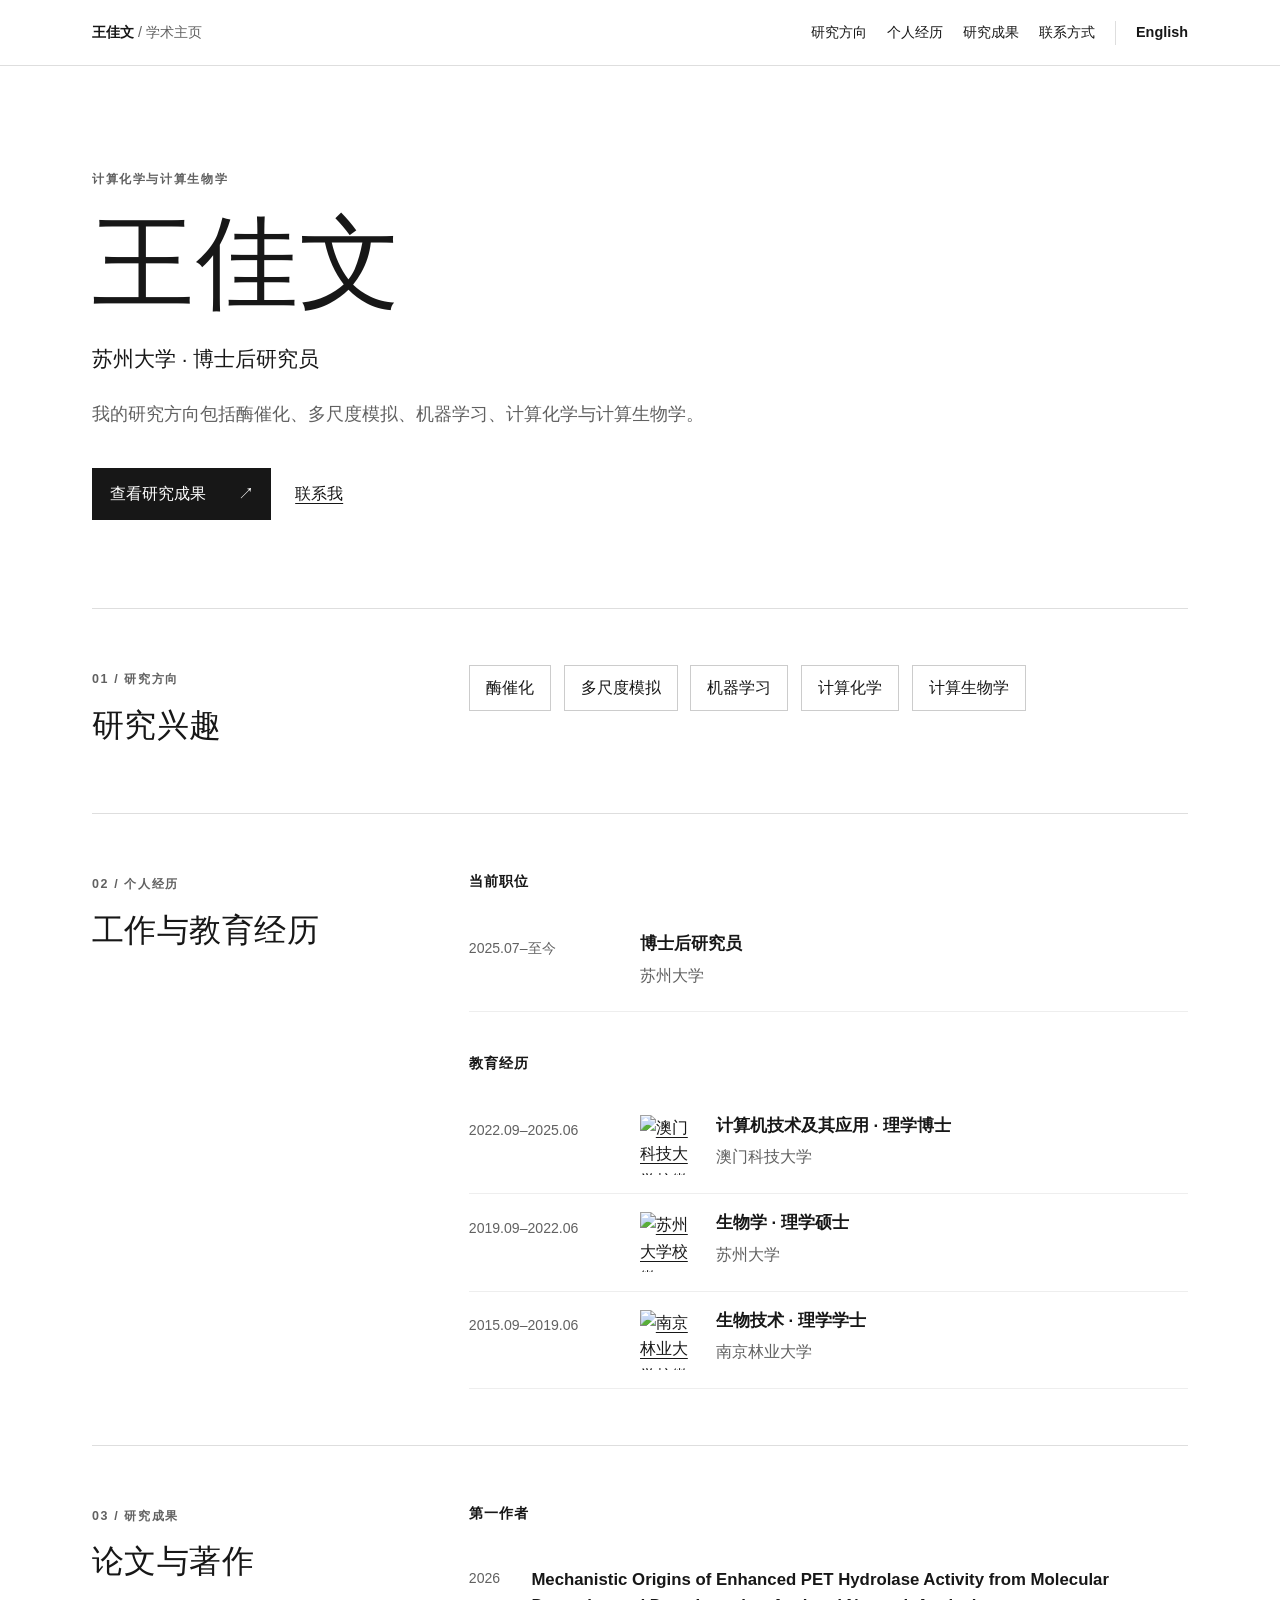
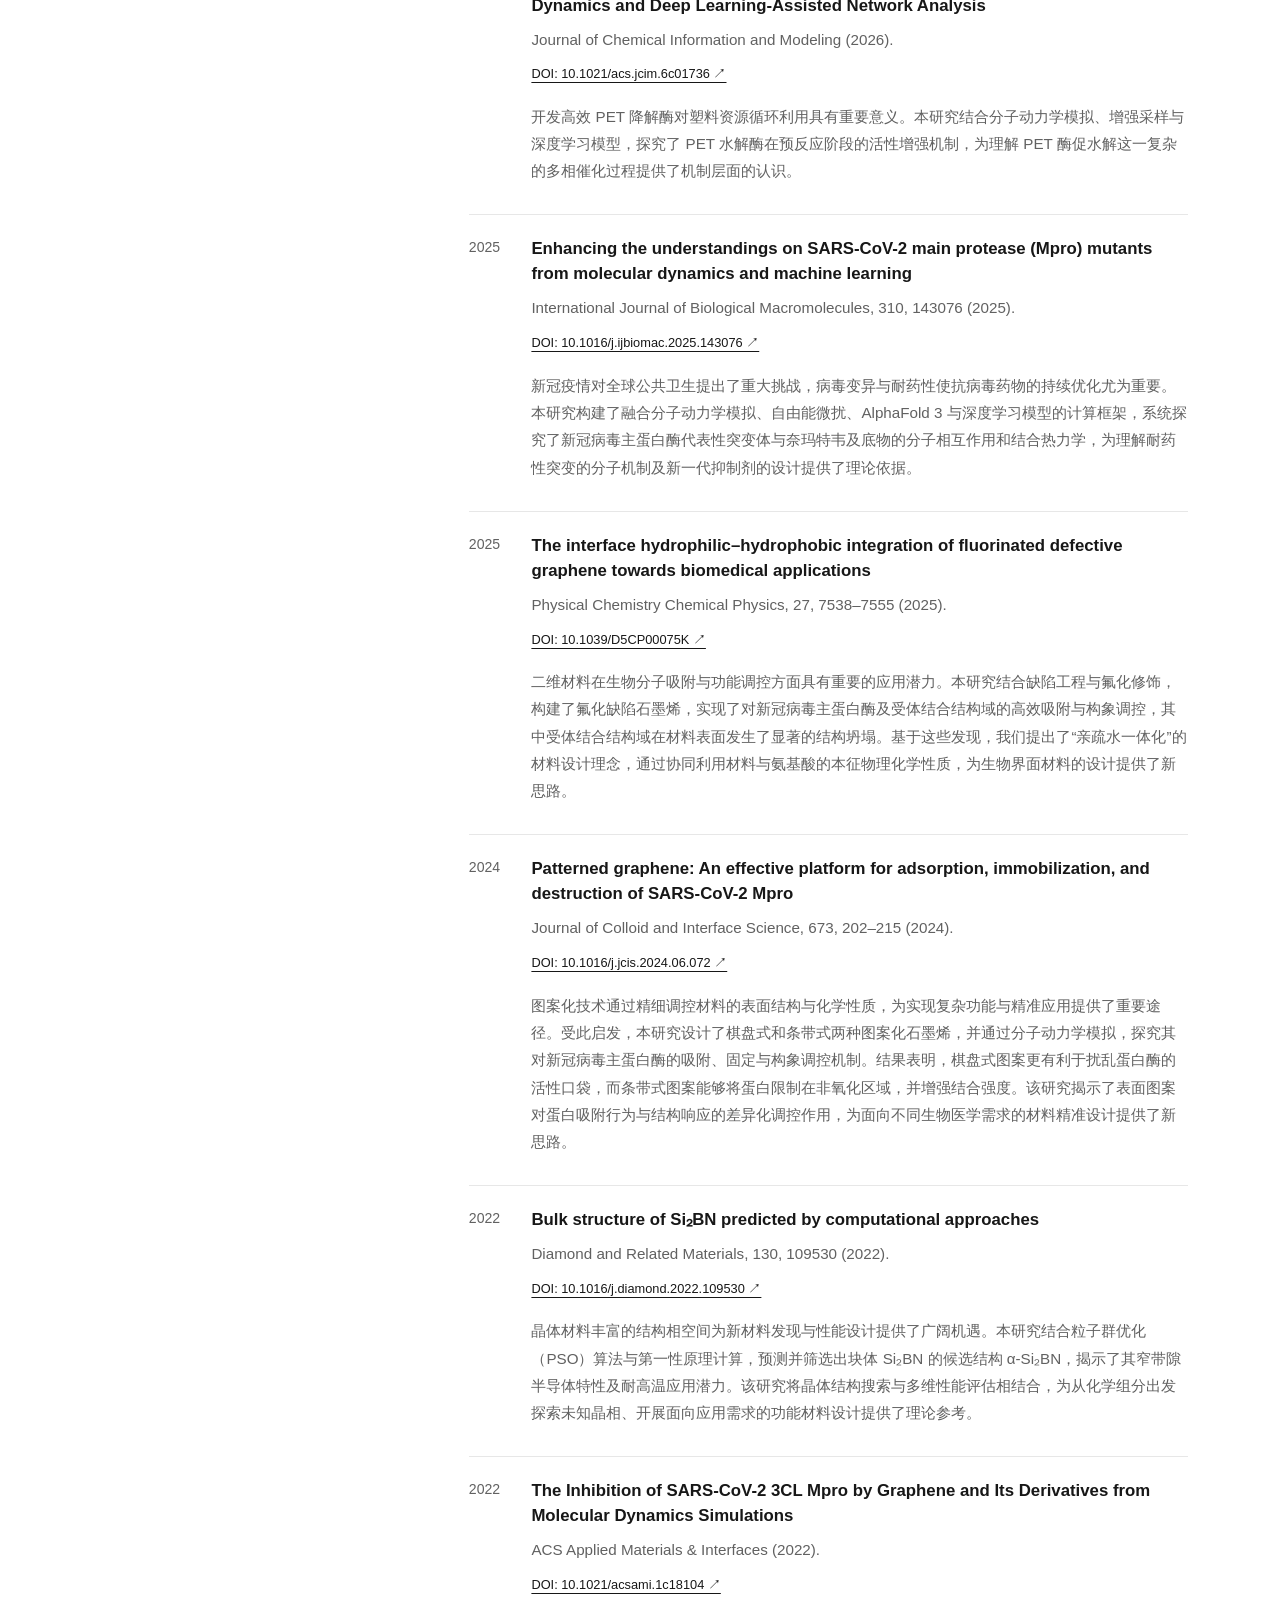
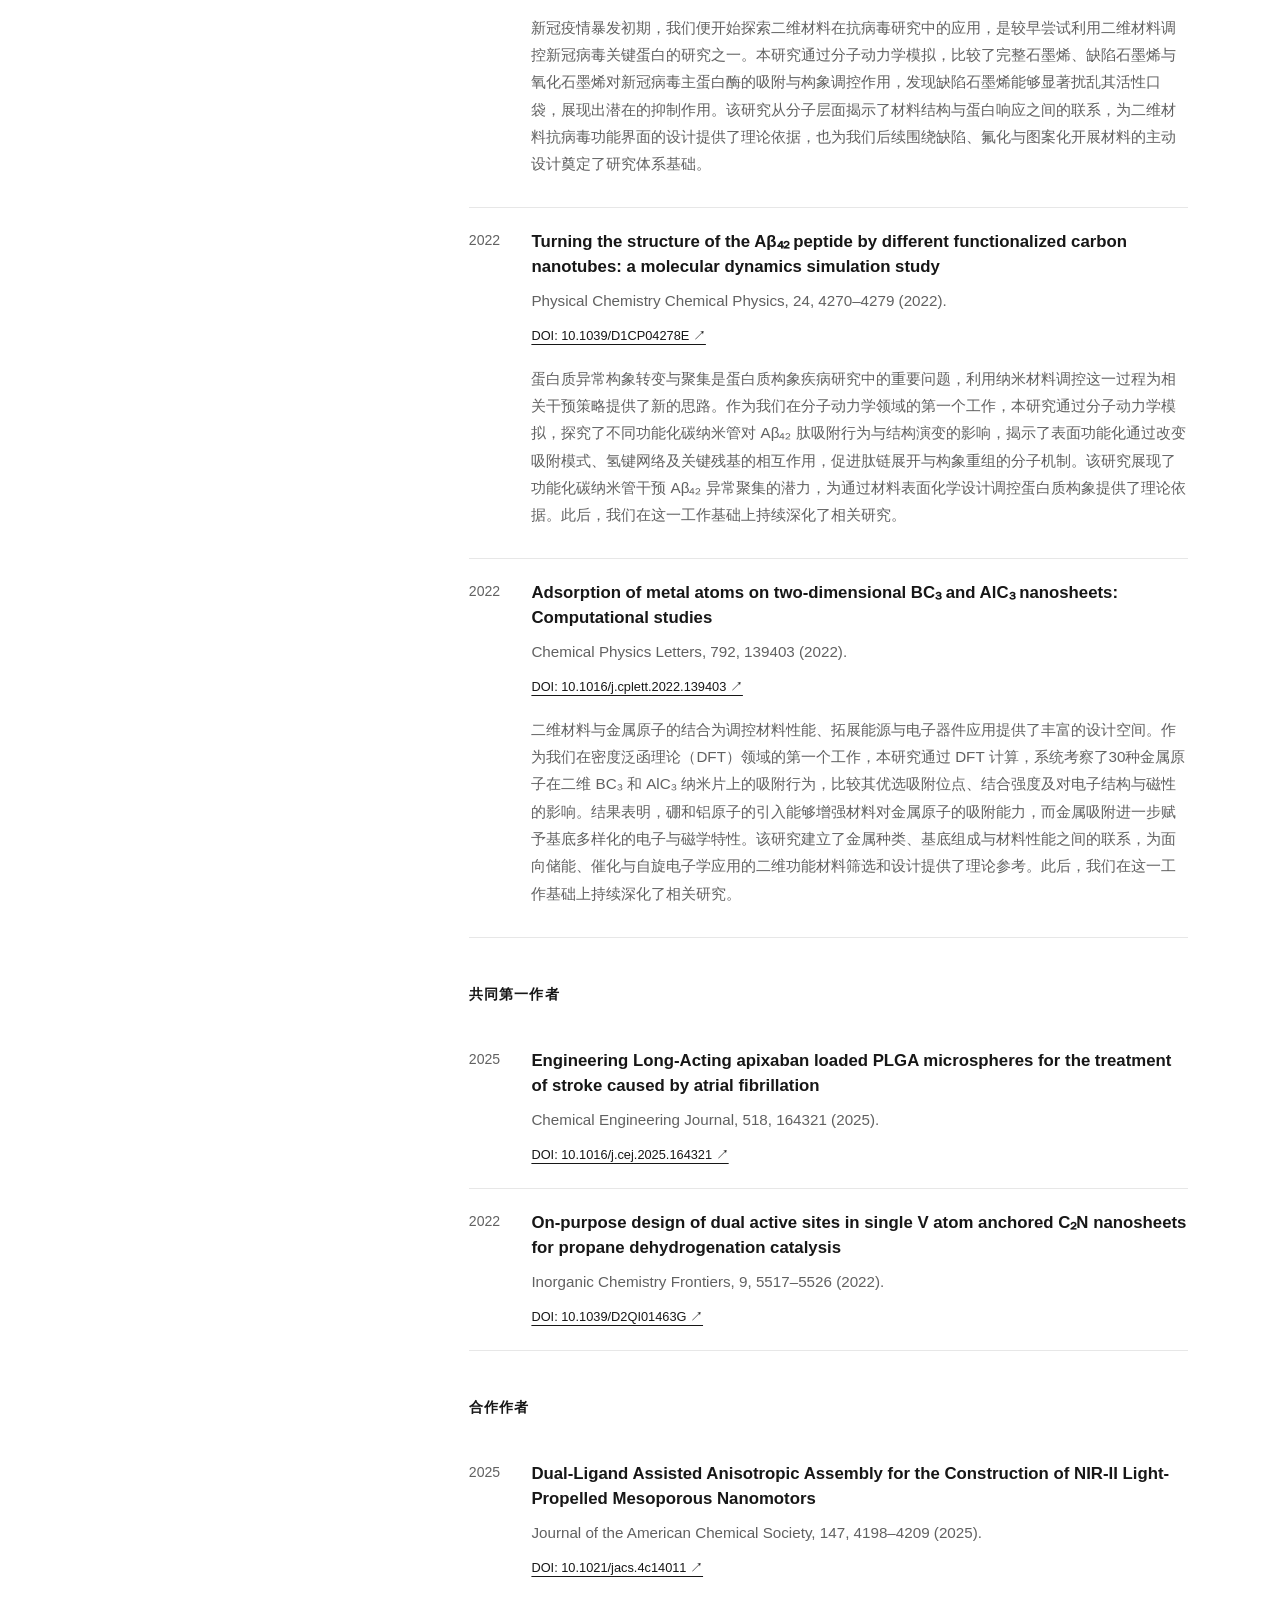
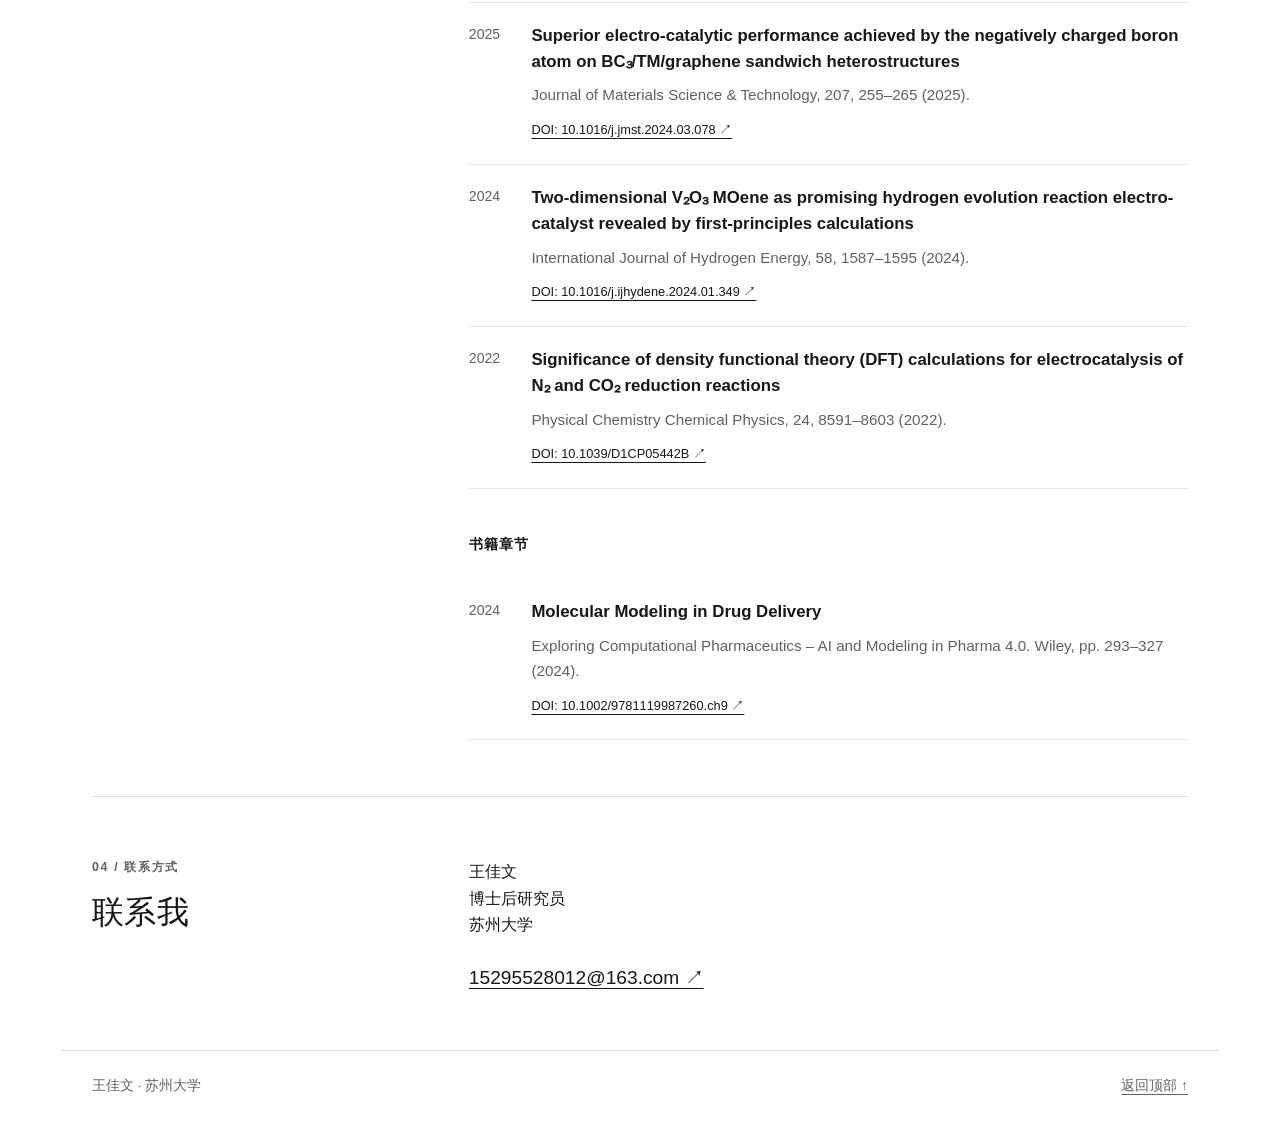
==== commit 0a17d810: "Update publication summaries and education details" ====
--- a/zh.html
+++ b/zh.html
@@ -12,17 +12,17 @@
 <a class="skip-link" href="#main">跳到正文</a>
 <header><nav aria-label="主导航"><a class="brand" href="#home">王佳文<span> / 学术主页</span></a><div class="nav-links"><a href="#research">研究方向</a><a href="#experience">个人经历</a><a href="#publications">研究成果</a><a href="#contact">联系方式</a><a aria-label="Switch to English" class="language-switch" href="index.html" hreflang="en" lang="en">English</a></div></nav></header>
 <main id="main">
-<section class="hero" id="home"><p class="eyebrow">计算化学与计算生物学</p><h1>王佳文<span>.</span></h1><p class="position">苏州大学 · 博士后研究员</p><p class="intro">我的研究方向包括酶催化、多尺度模拟、机器学习、计算化学与计算生物学。</p><a class="button" href="#publications">查看研究成果 <span aria-hidden="true">↗</span></a><a class="text-link" href="mailto:15295528012@163.com">联系我</a></section>
+<section class="hero" id="home"><p class="eyebrow">计算化学与计算生物学</p><h1>王佳文</h1><p class="position">苏州大学 · 博士后研究员</p><p class="intro">我的研究方向包括酶催化、多尺度模拟、机器学习、计算化学与计算生物学。</p><a class="button" href="#publications">查看研究成果 <span aria-hidden="true">↗</span></a><a class="text-link" href="mailto:15295528012@163.com">联系我</a></section>
 <section class="section" id="research"><div class="section-heading"><span class="eyebrow">01 / 研究方向</span><h2>研究兴趣</h2></div><ul class="interests"><li>酶催化</li><li>多尺度模拟</li><li>机器学习</li><li>计算化学</li><li>计算生物学</li></ul></section>
-<section class="section" id="experience"><div class="section-heading"><span class="eyebrow">02 / 个人经历</span><h2>工作与教育经历</h2></div><div><h3>当前职位</h3><div class="timeline-row"><p class="date">2025.07–至今</p><div><h4>博士后研究员</h4><p>苏州大学</p></div></div><h3 class="education-title">教育经历</h3><div class="timeline-row"><p class="date">2022.09–2025.06</p><div class="education-detail"><a aria-label="澳门科技大学" class="school-emblem" href="https://www.must.edu.mo/"><img alt="澳门科技大学校徽" height="60" loading="lazy" referrerpolicy="no-referrer" src="https://www.must.edu.mo/images/JAE/Logo_MUST.jpg" width="60"/></a><div><h4>博士</h4><p>澳门科技大学</p></div></div></div><div class="timeline-row"><p class="date">2019.09–2022.06</p><div class="education-detail"><a aria-label="苏州大学" class="school-emblem" href="https://www.suda.edu.cn/"><img alt="苏州大学校徽" height="60" loading="lazy" referrerpolicy="no-referrer" src="https://cdn.urongda.com/images/normal/medium/soochow-university-logo-1024px.png" width="60"/></a><div><h4>硕士</h4><p>苏州大学</p></div></div></div><div class="timeline-row"><p class="date">2015.09–2019.06</p><div class="education-detail"><a aria-label="南京林业大学" class="school-emblem" href="https://www.njfu.edu.cn/"><img alt="南京林业大学校徽" height="60" loading="lazy" referrerpolicy="no-referrer" src="https://cdn.urongda.com/images/normal/medium/nanjing-forestry-university-logo-1024px.png" width="60"/></a><div><h4>学士</h4><p>南京林业大学</p></div></div></div></div></section>
+<section class="section" id="experience"><div class="section-heading"><span class="eyebrow">02 / 个人经历</span><h2>工作与教育经历</h2></div><div><h3>当前职位</h3><div class="timeline-row"><p class="date">2025.07–至今</p><div><h4>博士后研究员</h4><p>苏州大学</p></div></div><h3 class="education-title">教育经历</h3><div class="timeline-row"><p class="date">2022.09–2025.06</p><div class="education-detail"><a aria-label="澳门科技大学" class="school-emblem" href="https://www.must.edu.mo/"><img alt="澳门科技大学校徽" height="60" loading="lazy" referrerpolicy="no-referrer" src="https://www.must.edu.mo/images/JAE/Logo_MUST.jpg" width="60"/></a><div><h4>计算机技术及其应用 · 理学博士</h4><p>澳门科技大学</p></div></div></div><div class="timeline-row"><p class="date">2019.09–2022.06</p><div class="education-detail"><a aria-label="苏州大学" class="school-emblem" href="https://www.suda.edu.cn/"><img alt="苏州大学校徽" height="60" loading="lazy" referrerpolicy="no-referrer" src="https://cdn.urongda.com/images/normal/medium/soochow-university-logo-1024px.png" width="60"/></a><div><h4>生物学 · 理学硕士</h4><p>苏州大学</p></div></div></div><div class="timeline-row"><p class="date">2015.09–2019.06</p><div class="education-detail"><a aria-label="南京林业大学" class="school-emblem" href="https://www.njfu.edu.cn/"><img alt="南京林业大学校徽" height="60" loading="lazy" referrerpolicy="no-referrer" src="https://cdn.urongda.com/images/normal/medium/nanjing-forestry-university-logo-1024px.png" width="60"/></a><div><h4>生物技术 · 理学学士</h4><p>南京林业大学</p></div></div></div></div></section>
 <section class="publications section" id="publications"><div class="section-heading"><span class="eyebrow">03 / 研究成果</span><h2>论文与著作</h2></div><div><div class="publication-group"><h3>第一作者</h3><ol><li><article><span class="year">2026</span><div><h4><a href="https://doi.org/10.1021/acs.jcim.6c01736">Mechanistic Origins of Enhanced PET Hydrolase Activity from Molecular Dynamics and Deep Learning-Assisted Network Analysis</a></h4><p>Journal of Chemical Information and Modeling (2026).</p><a class="doi" href="https://doi.org/10.1021/acs.jcim.6c01736">DOI: 10.1021/acs.jcim.6c01736 ↗</a><p class="publication-summary" style="margin-top:1rem;line-height:1.8">开发高效 PET 降解酶对塑料资源循环利用具有重要意义。本研究结合分子动力学模拟、增强采样与深度学习模型，探究了 PET 水解酶在预反应阶段的活性增强机制，为理解 PET 酶促水解这一复杂的多相催化过程提供了机制层面的认识。</p></div></article></li>
 <li><article><span class="year">2025</span><div><h4><a href="https://doi.org/10.1016/j.ijbiomac.2025.143076">Enhancing the understandings on SARS-CoV-2 main protease (Mpro) mutants from molecular dynamics and machine learning</a></h4><p>International Journal of Biological Macromolecules, 310, 143076 (2025).</p><a class="doi" href="https://doi.org/10.1016/j.ijbiomac.2025.143076">DOI: 10.1016/j.ijbiomac.2025.143076 ↗</a><p class="publication-summary" style="margin-top:1rem;line-height:1.8">新冠疫情对全球公共卫生提出了重大挑战，病毒变异与耐药性使抗病毒药物的持续优化尤为重要。本研究构建了融合分子动力学模拟、自由能微扰、AlphaFold 3 与深度学习模型的计算框架，系统探究了新冠病毒主蛋白酶代表性突变体与奈玛特韦及底物的分子相互作用和结合热力学，为理解耐药性突变的分子机制及新一代抑制剂的设计提供了理论依据。</p></div></article></li>
 <li><article><span class="year">2025</span><div><h4><a href="https://doi.org/10.1039/D5CP00075K">The interface hydrophilic–hydrophobic integration of fluorinated defective graphene towards biomedical applications</a></h4><p>Physical Chemistry Chemical Physics, 27, 7538–7555 (2025).</p><a class="doi" href="https://doi.org/10.1039/D5CP00075K">DOI: 10.1039/D5CP00075K ↗</a><p class="publication-summary" style="margin-top:1rem;line-height:1.8">二维材料在生物分子吸附与功能调控方面具有重要的应用潜力。本研究结合缺陷工程与氟化修饰，构建了氟化缺陷石墨烯，实现了对新冠病毒主蛋白酶及受体结合结构域的高效吸附与构象调控，其中受体结合结构域在材料表面发生了显著的结构坍塌。基于这些发现，我们提出了“亲疏水一体化”的材料设计理念，通过协同利用材料与氨基酸的本征物理化学性质，为生物界面材料的设计提供了新思路。</p></div></article></li>
 <li><article><span class="year">2024</span><div><h4><a href="https://doi.org/10.1016/j.jcis.2024.06.072">Patterned graphene: An effective platform for adsorption, immobilization, and destruction of SARS-CoV-2 Mpro</a></h4><p>Journal of Colloid and Interface Science, 673, 202–215 (2024).</p><a class="doi" href="https://doi.org/10.1016/j.jcis.2024.06.072">DOI: 10.1016/j.jcis.2024.06.072 ↗</a><p class="publication-summary" style="margin-top:1rem;line-height:1.8">图案化技术通过精细调控材料的表面结构与化学性质，为实现复杂功能与精准应用提供了重要途径。受此启发，本研究设计了棋盘式和条带式两种图案化石墨烯，并通过分子动力学模拟，探究其对新冠病毒主蛋白酶的吸附、固定与构象调控机制。结果表明，棋盘式图案更有利于扰乱蛋白酶的活性口袋，而条带式图案能够将蛋白限制在非氧化区域，并增强结合强度。该研究揭示了表面图案对蛋白吸附行为与结构响应的差异化调控作用，为面向不同生物医学需求的材料精准设计提供了新思路。</p></div></article></li>
 <li><article><span class="year">2022</span><div><h4><a href="https://doi.org/10.1016/j.diamond.2022.109530">Bulk structure of Si₂BN predicted by computational approaches</a></h4><p>Diamond and Related Materials, 130, 109530 (2022).</p><a class="doi" href="https://doi.org/10.1016/j.diamond.2022.109530">DOI: 10.1016/j.diamond.2022.109530 ↗</a><p class="publication-summary" style="margin-top:1rem;line-height:1.8">晶体材料丰富的结构相空间为新材料发现与性能设计提供了广阔机遇。本研究结合粒子群优化（PSO）算法与第一性原理计算，预测并筛选出块体 Si₂BN 的候选结构 α-Si₂BN，揭示了其窄带隙半导体特性及耐高温应用潜力。该研究将晶体结构搜索与多维性能评估相结合，为从化学组分出发探索未知晶相、开展面向应用需求的功能材料设计提供了理论参考。</p></div></article></li>
 <li><article><span class="year">2022</span><div><h4><a href="https://doi.org/10.1021/acsami.1c18104">The Inhibition of SARS-CoV-2 3CL Mpro by Graphene and Its Derivatives from Molecular Dynamics Simulations</a></h4><p>ACS Applied Materials &amp; Interfaces (2022).</p><a class="doi" href="https://doi.org/10.1021/acsami.1c18104">DOI: 10.1021/acsami.1c18104 ↗</a><p class="publication-summary" style="margin-top:1rem;line-height:1.8">新冠疫情暴发初期，我们便开始探索二维材料在抗病毒研究中的应用，是较早尝试利用二维材料调控新冠病毒关键蛋白的研究之一。本研究通过分子动力学模拟，比较了完整石墨烯、缺陷石墨烯与氧化石墨烯对新冠病毒主蛋白酶的吸附与构象调控作用，发现缺陷石墨烯能够显著扰乱其活性口袋，展现出潜在的抑制作用。该研究从分子层面揭示了材料结构与蛋白响应之间的联系，为二维材料抗病毒功能界面的设计提供了理论依据，也为我们后续围绕缺陷、氟化与图案化开展材料的主动设计奠定了研究体系基础。</p></div></article></li>
-<li><article><span class="year">2022</span><div><h4><a href="https://doi.org/10.1039/D1CP04278E">Turning the structure of the Aβ₄₂ peptide by different functionalized carbon nanotubes: a molecular dynamics simulation study</a></h4><p>Physical Chemistry Chemical Physics, 24, 4270–4279 (2022).</p><a class="doi" href="https://doi.org/10.1039/D1CP04278E">DOI: 10.1039/D1CP04278E ↗</a></div></article></li>
-<li><article><span class="year">2022</span><div><h4><a href="https://doi.org/10.1016/j.cplett.2022.139403">Adsorption of metal atoms on two-dimensional BC₃ and AlC₃ nanosheets: Computational studies</a></h4><p>Chemical Physics Letters, 792, 139403 (2022).</p><a class="doi" href="https://doi.org/10.1016/j.cplett.2022.139403">DOI: 10.1016/j.cplett.2022.139403 ↗</a></div></article></li></ol></div>
+<li><article><span class="year">2022</span><div><h4><a href="https://doi.org/10.1039/D1CP04278E">Turning the structure of the Aβ₄₂ peptide by different functionalized carbon nanotubes: a molecular dynamics simulation study</a></h4><p>Physical Chemistry Chemical Physics, 24, 4270–4279 (2022).</p><a class="doi" href="https://doi.org/10.1039/D1CP04278E">DOI: 10.1039/D1CP04278E ↗</a><p class="publication-summary" style="margin-top:1rem;line-height:1.8">蛋白质异常构象转变与聚集是蛋白质构象疾病研究中的重要问题，利用纳米材料调控这一过程为相关干预策略提供了新的思路。作为我们在分子动力学领域的第一个工作，本研究通过分子动力学模拟，探究了不同功能化碳纳米管对 Aβ₄₂ 肽吸附行为与结构演变的影响，揭示了表面功能化通过改变吸附模式、氢键网络及关键残基的相互作用，促进肽链展开与构象重组的分子机制。该研究展现了功能化碳纳米管干预 Aβ₄₂ 异常聚集的潜力，为通过材料表面化学设计调控蛋白质构象提供了理论依据。此后，我们在这一工作基础上持续深化了相关研究。</p></div></article></li>
+<li><article><span class="year">2022</span><div><h4><a href="https://doi.org/10.1016/j.cplett.2022.139403">Adsorption of metal atoms on two-dimensional BC₃ and AlC₃ nanosheets: Computational studies</a></h4><p>Chemical Physics Letters, 792, 139403 (2022).</p><a class="doi" href="https://doi.org/10.1016/j.cplett.2022.139403">DOI: 10.1016/j.cplett.2022.139403 ↗</a><p class="publication-summary" style="margin-top:1rem;line-height:1.8">二维材料与金属原子的结合为调控材料性能、拓展能源与电子器件应用提供了丰富的设计空间。作为我们在密度泛函理论（DFT）领域的第一个工作，本研究通过 DFT 计算，系统考察了30种金属原子在二维 BC₃ 和 AlC₃ 纳米片上的吸附行为，比较其优选吸附位点、结合强度及对电子结构与磁性的影响。结果表明，硼和铝原子的引入能够增强材料对金属原子的吸附能力，而金属吸附进一步赋予基底多样化的电子与磁学特性。该研究建立了金属种类、基底组成与材料性能之间的联系，为面向储能、催化与自旋电子学应用的二维功能材料筛选和设计提供了理论参考。此后，我们在这一工作基础上持续深化了相关研究。</p></div></article></li></ol></div>
 <div class="publication-group"><h3>共同第一作者</h3><ol><li><article><span class="year">2025</span><div><h4><a href="https://doi.org/10.1016/j.cej.2025.164321">Engineering Long-Acting apixaban loaded PLGA microspheres for the treatment of stroke caused by atrial fibrillation</a></h4><p>Chemical Engineering Journal, 518, 164321 (2025).</p><a class="doi" href="https://doi.org/10.1016/j.cej.2025.164321">DOI: 10.1016/j.cej.2025.164321 ↗</a></div></article></li>
 <li><article><span class="year">2022</span><div><h4><a href="https://doi.org/10.1039/D2QI01463G">On-purpose design of dual active sites in single V atom anchored C₂N nanosheets for propane dehydrogenation catalysis</a></h4><p>Inorganic Chemistry Frontiers, 9, 5517–5526 (2022).</p><a class="doi" href="https://doi.org/10.1039/D2QI01463G">DOI: 10.1039/D2QI01463G ↗</a></div></article></li></ol></div>
 <div class="publication-group"><h3>合作作者</h3><ol><li><article><span class="year">2025</span><div><h4><a href="https://doi.org/10.1021/jacs.4c14011">Dual-Ligand Assisted Anisotropic Assembly for the Construction of NIR-II Light-Propelled Mesoporous Nanomotors</a></h4><p>Journal of the American Chemical Society, 147, 4198–4209 (2025).</p><a class="doi" href="https://doi.org/10.1021/jacs.4c14011">DOI: 10.1021/jacs.4c14011 ↗</a></div></article></li>
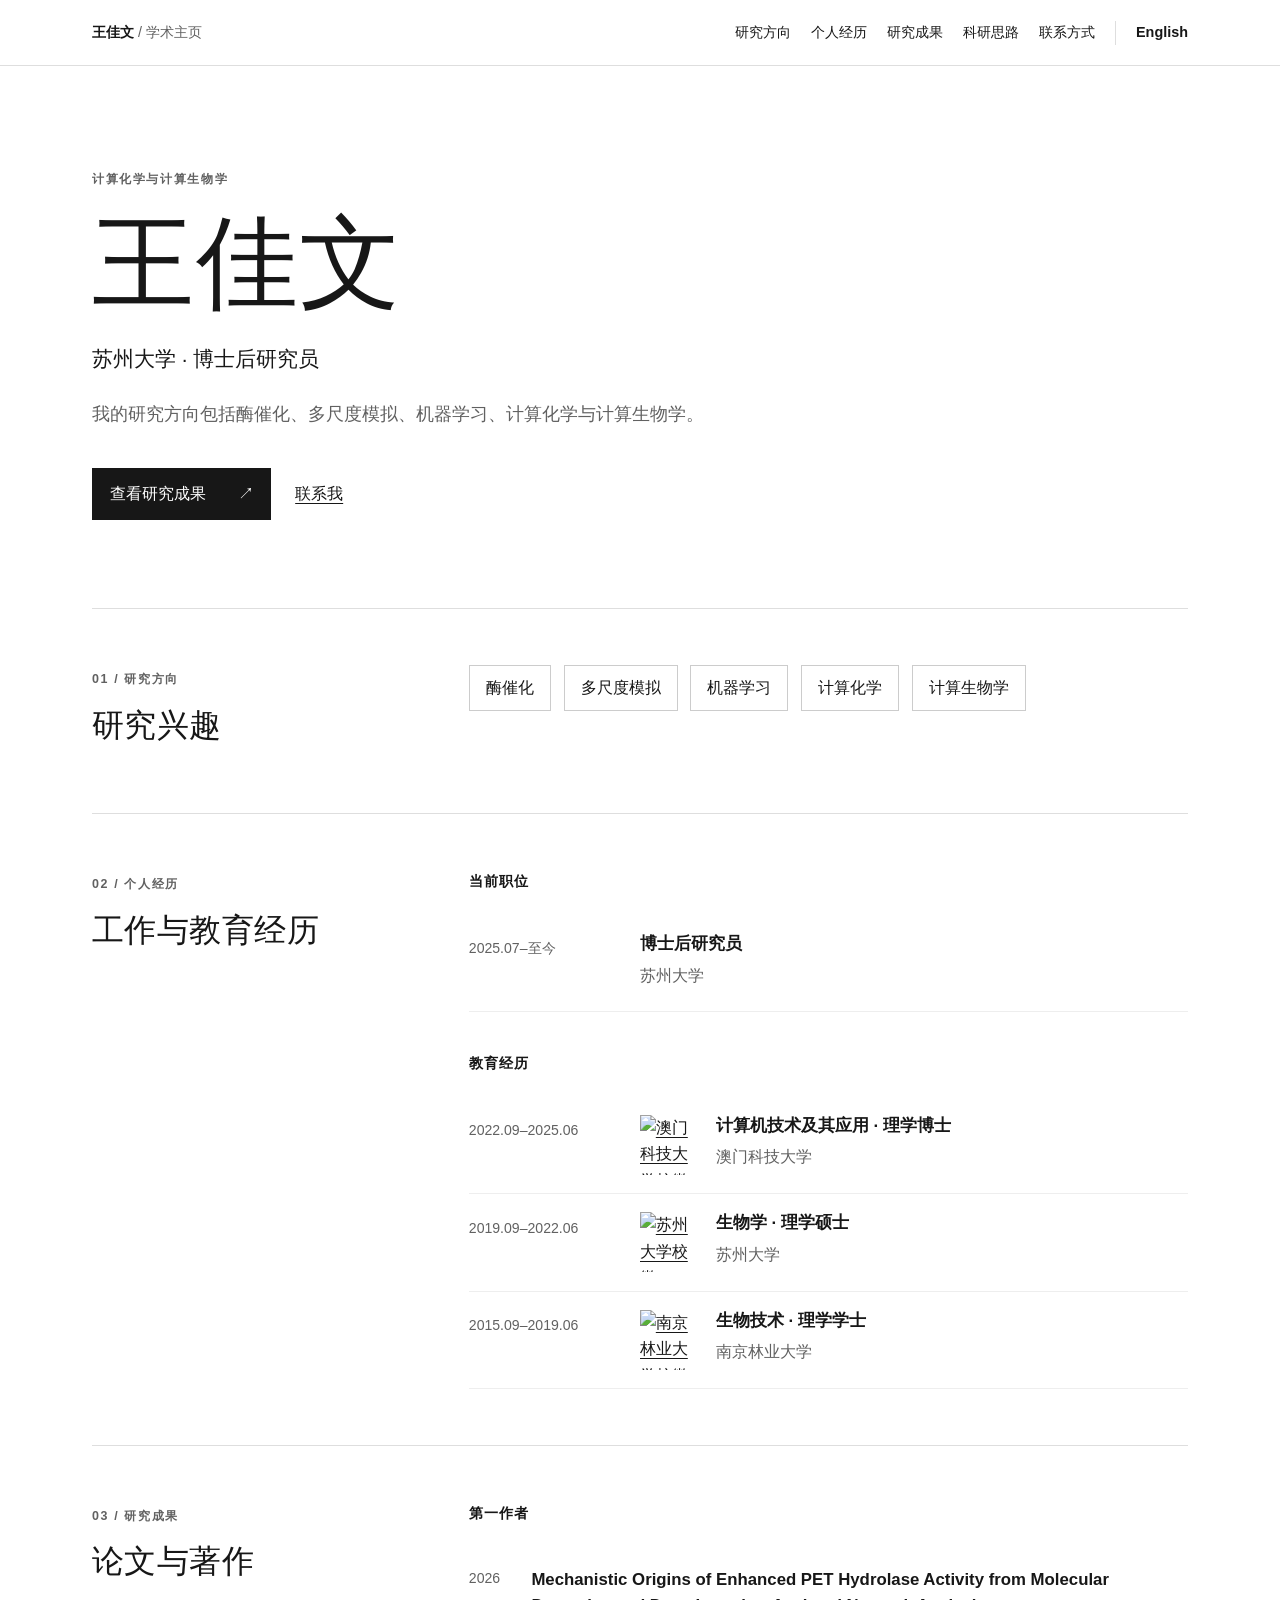
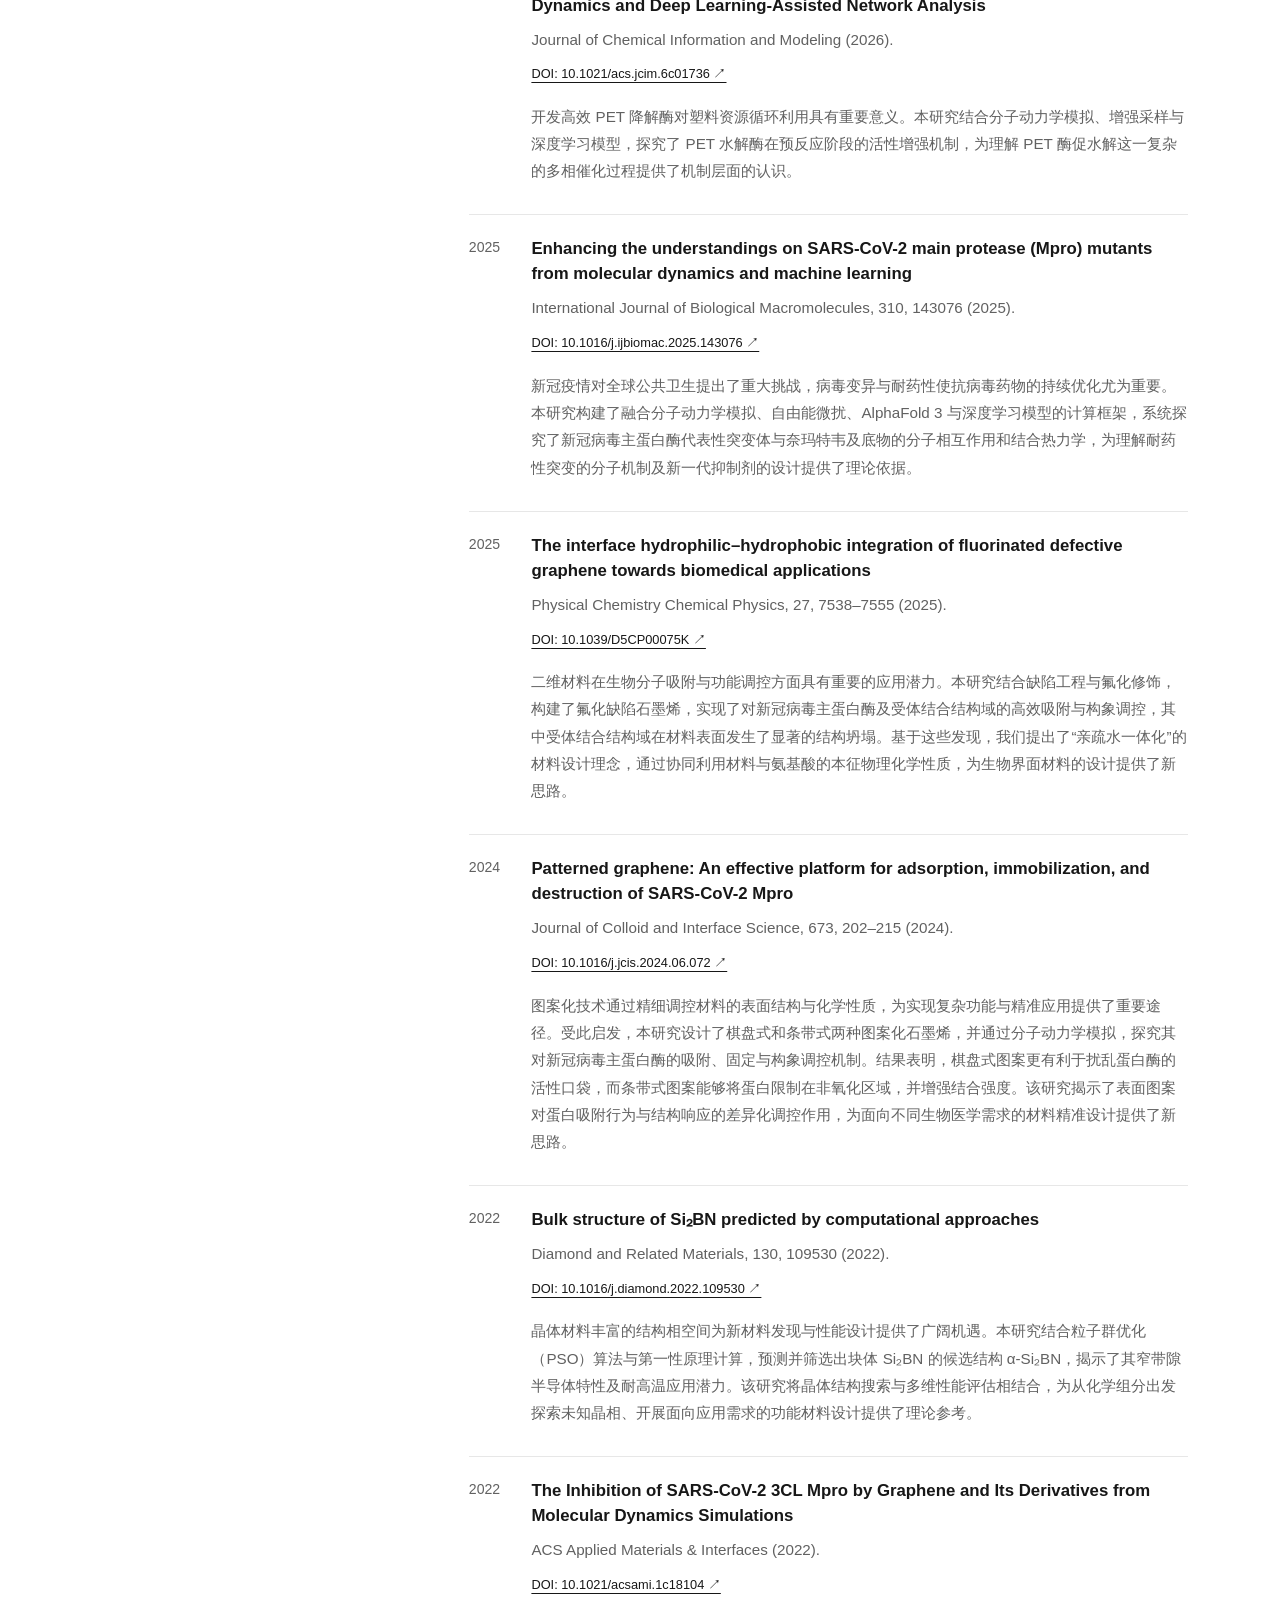
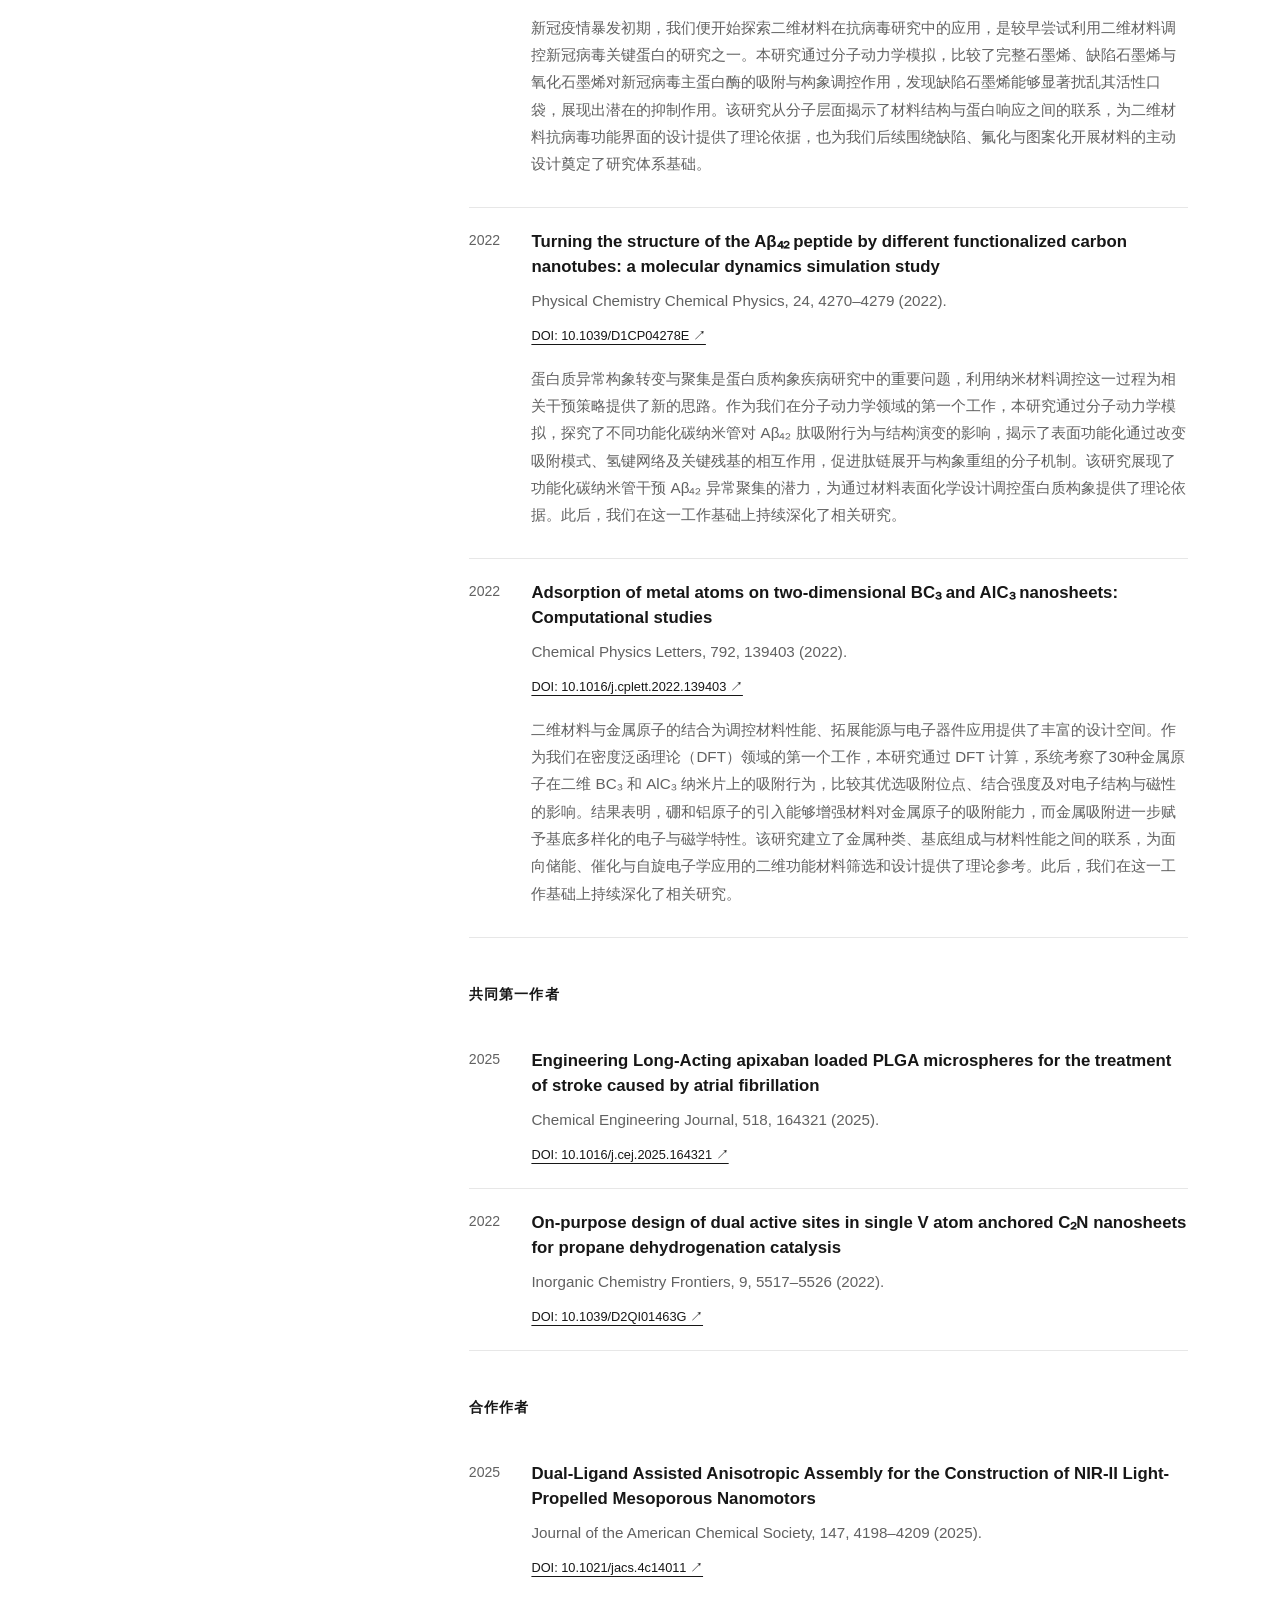
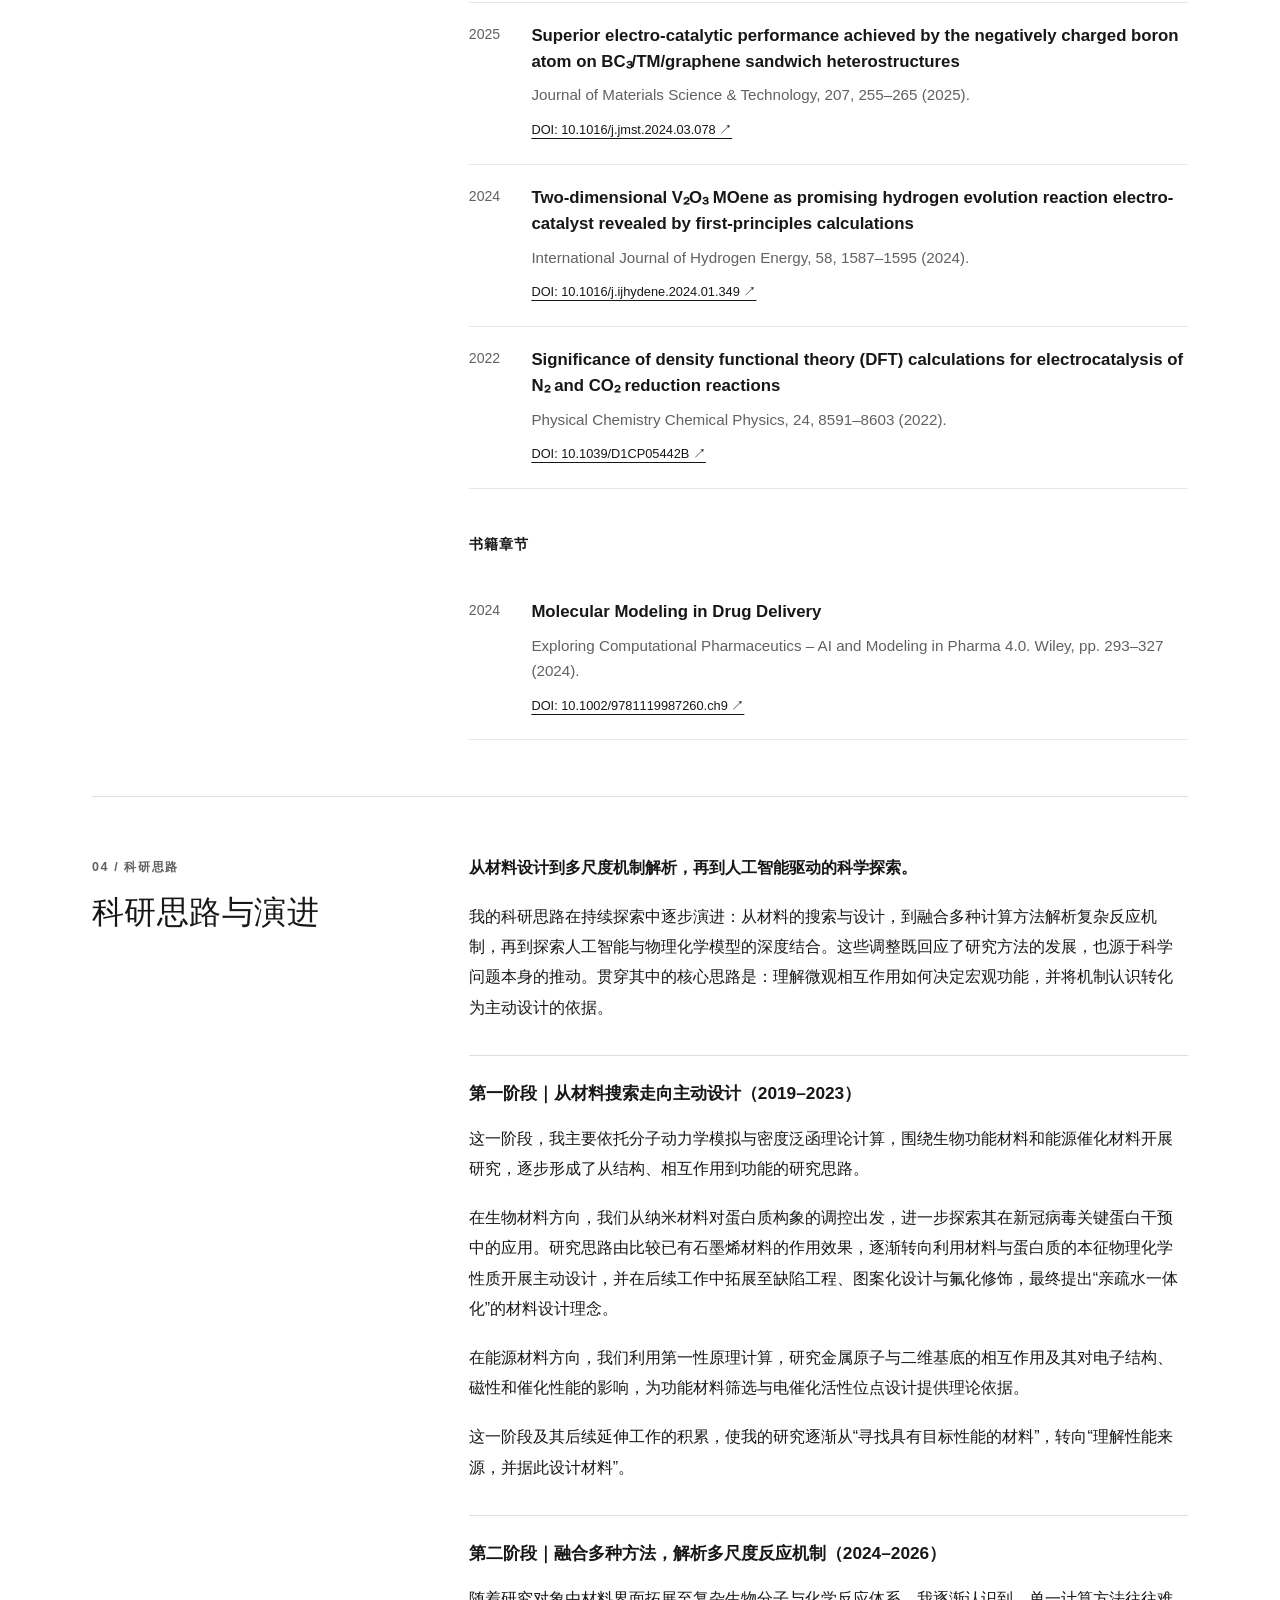
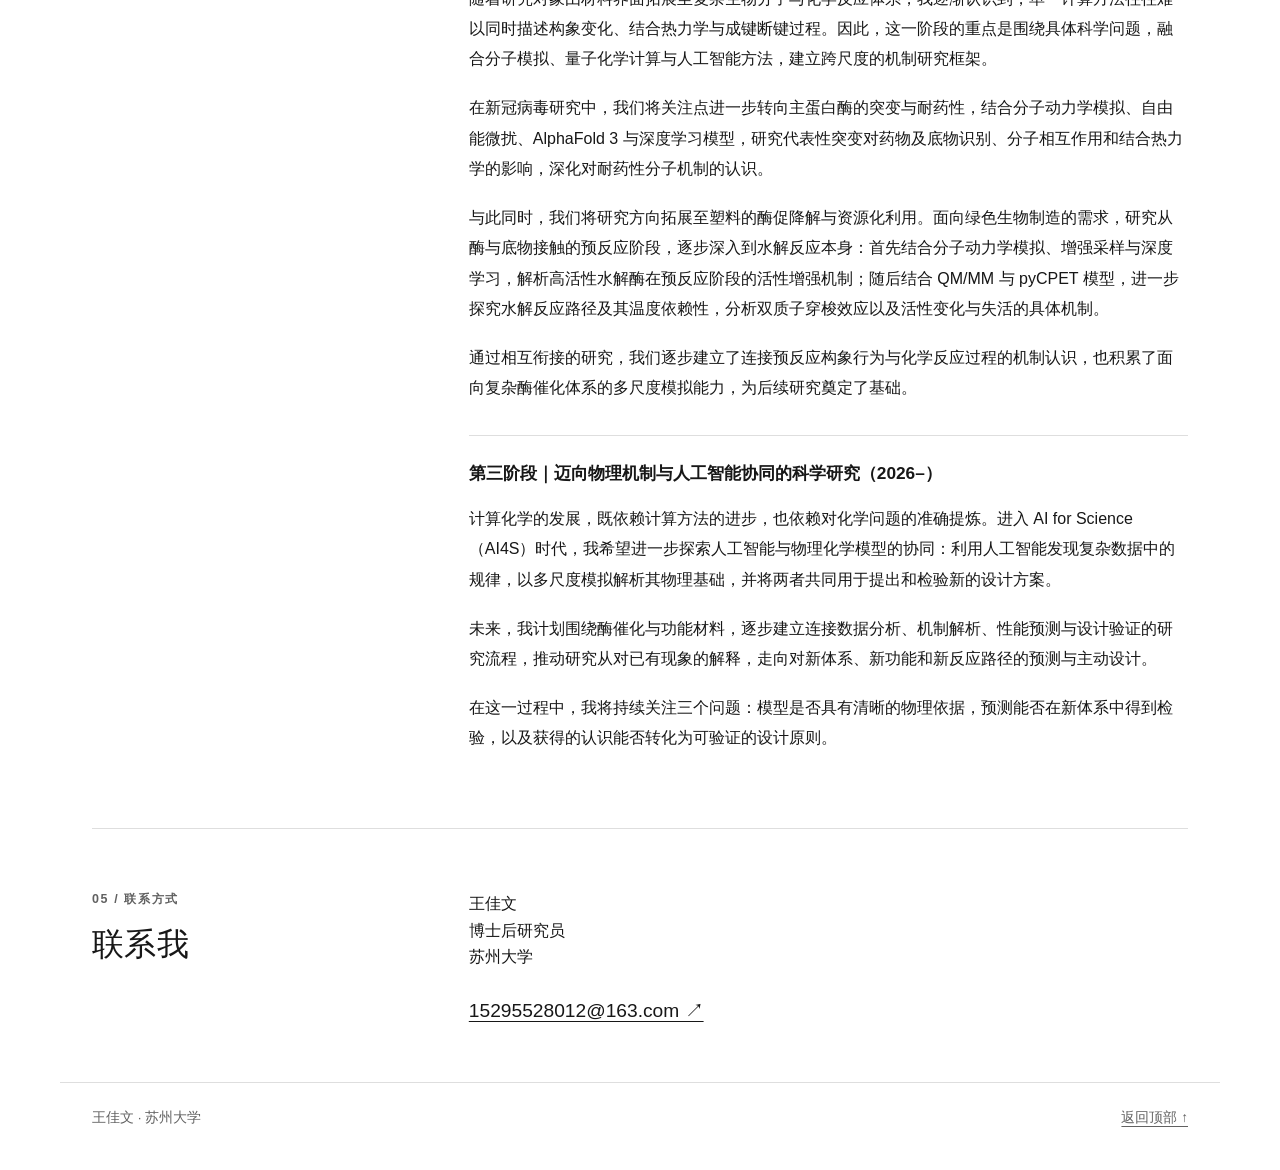
==== commit c3020367: "Add bilingual research philosophy section" ====
--- a/zh.html
+++ b/zh.html
@@ -6,11 +6,11 @@
 <meta content="width=device-width, initial-scale=1" name="viewport"/>
 <meta content="王佳文，苏州大学博士后研究员。研究方向：酶催化、多尺度模拟、机器学习、计算化学与计算生物学。" name="description"/>
 <title>王佳文 | 苏州大学博士后研究员</title>
-<link href="style.css?v=20260907-2" rel="stylesheet"/>
+<link href="style.css?v=20260911-philosophy" rel="stylesheet"/>
 <link href="https://jiawen-suda.github.io/" hreflang="en" rel="alternate"/><link href="https://jiawen-suda.github.io/zh.html" hreflang="zh-CN" rel="alternate"/><link href="https://jiawen-suda.github.io/zh.html" rel="canonical"/></head>
 <body>
 <a class="skip-link" href="#main">跳到正文</a>
-<header><nav aria-label="主导航"><a class="brand" href="#home">王佳文<span> / 学术主页</span></a><div class="nav-links"><a href="#research">研究方向</a><a href="#experience">个人经历</a><a href="#publications">研究成果</a><a href="#contact">联系方式</a><a aria-label="Switch to English" class="language-switch" href="index.html" hreflang="en" lang="en">English</a></div></nav></header>
+<header><nav aria-label="主导航"><a class="brand" href="#home">王佳文<span> / 学术主页</span></a><div class="nav-links"><a href="#research">研究方向</a><a href="#experience">个人经历</a><a href="#publications">研究成果</a><a href="#philosophy">科研思路</a><a href="#contact">联系方式</a><a aria-label="Switch to English" class="language-switch" href="index.html" hreflang="en" lang="en">English</a></div></nav></header>
 <main id="main">
 <section class="hero" id="home"><p class="eyebrow">计算化学与计算生物学</p><h1>王佳文</h1><p class="position">苏州大学 · 博士后研究员</p><p class="intro">我的研究方向包括酶催化、多尺度模拟、机器学习、计算化学与计算生物学。</p><a class="button" href="#publications">查看研究成果 <span aria-hidden="true">↗</span></a><a class="text-link" href="mailto:15295528012@163.com">联系我</a></section>
 <section class="section" id="research"><div class="section-heading"><span class="eyebrow">01 / 研究方向</span><h2>研究兴趣</h2></div><ul class="interests"><li>酶催化</li><li>多尺度模拟</li><li>机器学习</li><li>计算化学</li><li>计算生物学</li></ul></section>
@@ -30,6 +30,7 @@
 <li><article><span class="year">2024</span><div><h4><a href="https://doi.org/10.1016/j.ijhydene.2024.01.349">Two-dimensional V₂O₃ MOene as promising hydrogen evolution reaction electro-catalyst revealed by first-principles calculations</a></h4><p>International Journal of Hydrogen Energy, 58, 1587–1595 (2024).</p><a class="doi" href="https://doi.org/10.1016/j.ijhydene.2024.01.349">DOI: 10.1016/j.ijhydene.2024.01.349 ↗</a></div></article></li>
 <li><article><span class="year">2022</span><div><h4><a href="https://doi.org/10.1039/D1CP05442B">Significance of density functional theory (DFT) calculations for electrocatalysis of N₂ and CO₂ reduction reactions</a></h4><p>Physical Chemistry Chemical Physics, 24, 8591–8603 (2022).</p><a class="doi" href="https://doi.org/10.1039/D1CP05442B">DOI: 10.1039/D1CP05442B ↗</a></div></article></li></ol></div>
 <div class="publication-group"><h3>书籍章节</h3><ol><li><article><span class="year">2024</span><div><h4><a href="https://doi.org/10.1002/9781119987260.ch9">Molecular Modeling in Drug Delivery</a></h4><p>Exploring Computational Pharmaceutics – AI and Modeling in Pharma 4.0. Wiley, pp. 293–327 (2024).</p><a class="doi" href="https://doi.org/10.1002/9781119987260.ch9">DOI: 10.1002/9781119987260.ch9 ↗</a></div></article></li></ol></div></div></section>
-<section class="section contact" id="contact"><div class="section-heading"><span class="eyebrow">04 / 联系方式</span><h2>联系我</h2></div><div><p>王佳文<br/>博士后研究员<br/>苏州大学</p><a class="email" href="mailto:15295528012@163.com">15295528012@163.com ↗</a></div></section>
+<section class="section philosophy" id="philosophy"><div class="section-heading"><span class="eyebrow">04 / 科研思路</span><h2>科研思路与演进</h2></div><div class="philosophy-content"><p class="philosophy-subtitle">从材料设计到多尺度机制解析，再到人工智能驱动的科学探索。</p><p>我的科研思路在持续探索中逐步演进：从材料的搜索与设计，到融合多种计算方法解析复杂反应机制，再到探索人工智能与物理化学模型的深度结合。这些调整既回应了研究方法的发展，也源于科学问题本身的推动。贯穿其中的核心思路是：理解微观相互作用如何决定宏观功能，并将机制认识转化为主动设计的依据。</p><div class="research-stage"><h3>第一阶段｜从材料搜索走向主动设计（2019–2023）</h3><p>这一阶段，我主要依托分子动力学模拟与密度泛函理论计算，围绕生物功能材料和能源催化材料开展研究，逐步形成了从结构、相互作用到功能的研究思路。</p><p>在生物材料方向，我们从纳米材料对蛋白质构象的调控出发，进一步探索其在新冠病毒关键蛋白干预中的应用。研究思路由比较已有石墨烯材料的作用效果，逐渐转向利用材料与蛋白质的本征物理化学性质开展主动设计，并在后续工作中拓展至缺陷工程、图案化设计与氟化修饰，最终提出“亲疏水一体化”的材料设计理念。</p><p>在能源材料方向，我们利用第一性原理计算，研究金属原子与二维基底的相互作用及其对电子结构、磁性和催化性能的影响，为功能材料筛选与电催化活性位点设计提供理论依据。</p><p>这一阶段及其后续延伸工作的积累，使我的研究逐渐从“寻找具有目标性能的材料”，转向“理解性能来源，并据此设计材料”。</p></div><div class="research-stage"><h3>第二阶段｜融合多种方法，解析多尺度反应机制（2024–2026）</h3><p>随着研究对象由材料界面拓展至复杂生物分子与化学反应体系，我逐渐认识到，单一计算方法往往难以同时描述构象变化、结合热力学与成键断键过程。因此，这一阶段的重点是围绕具体科学问题，融合分子模拟、量子化学计算与人工智能方法，建立跨尺度的机制研究框架。</p><p>在新冠病毒研究中，我们将关注点进一步转向主蛋白酶的突变与耐药性，结合分子动力学模拟、自由能微扰、AlphaFold 3 与深度学习模型，研究代表性突变对药物及底物识别、分子相互作用和结合热力学的影响，深化对耐药性分子机制的认识。</p><p>与此同时，我们将研究方向拓展至塑料的酶促降解与资源化利用。面向绿色生物制造的需求，研究从酶与底物接触的预反应阶段，逐步深入到水解反应本身：首先结合分子动力学模拟、增强采样与深度学习，解析高活性水解酶在预反应阶段的活性增强机制；随后结合 QM/MM 与 pyCPET 模型，进一步探究水解反应路径及其温度依赖性，分析双质子穿梭效应以及活性变化与失活的具体机制。</p><p>通过相互衔接的研究，我们逐步建立了连接预反应构象行为与化学反应过程的机制认识，也积累了面向复杂酶催化体系的多尺度模拟能力，为后续研究奠定了基础。</p></div><div class="research-stage"><h3>第三阶段｜迈向物理机制与人工智能协同的科学研究（2026–）</h3><p>计算化学的发展，既依赖计算方法的进步，也依赖对化学问题的准确提炼。进入 AI for Science（AI4S）时代，我希望进一步探索人工智能与物理化学模型的协同：利用人工智能发现复杂数据中的规律，以多尺度模拟解析其物理基础，并将两者共同用于提出和检验新的设计方案。</p><p>未来，我计划围绕酶催化与功能材料，逐步建立连接数据分析、机制解析、性能预测与设计验证的研究流程，推动研究从对已有现象的解释，走向对新体系、新功能和新反应路径的预测与主动设计。</p><p>在这一过程中，我将持续关注三个问题：模型是否具有清晰的物理依据，预测能否在新体系中得到检验，以及获得的认识能否转化为可验证的设计原则。</p></div></div></section>
+<section class="section contact" id="contact"><div class="section-heading"><span class="eyebrow">05 / 联系方式</span><h2>联系我</h2></div><div><p>王佳文<br/>博士后研究员<br/>苏州大学</p><a class="email" href="mailto:15295528012@163.com">15295528012@163.com ↗</a></div></section>
 </main><footer><span>王佳文 · 苏州大学</span><a href="#home">返回顶部 ↑</a></footer>
 </body></html>
--- a/style.css
+++ b/style.css
@@ -10,3 +10,6 @@
 html[lang="zh-CN"] h1,html[lang="zh-CN"] h2{font-family:Georgia,"Noto Serif CJK SC","Songti SC",SimSun,serif;letter-spacing:.015em}
 html[lang="zh-CN"] .intro{line-height:1.9}
 @media(max-width:760px){.nav-links{gap:.85rem}.language-switch{padding-left:.85rem}.education-detail{margin-top:.45rem}.school-emblem,.school-emblem img{width:52px;height:52px}.school-emblem{flex-basis:52px}}
+
+/* Research philosophy */
+.philosophy-content{min-width:0}.philosophy-content p{margin:0 0 1.15rem;line-height:1.9}.philosophy-subtitle{font-weight:600}.research-stage{margin-top:2rem;padding-top:1.5rem;border-top:1px solid var(--line)}.research-stage h3{font-size:1.08rem;line-height:1.6;letter-spacing:0;text-transform:none;margin-bottom:1rem}.brand{flex-shrink:0}@media(max-width:1000px){nav{flex-wrap:wrap;gap:.8rem}.nav-links{gap:.9rem}}
